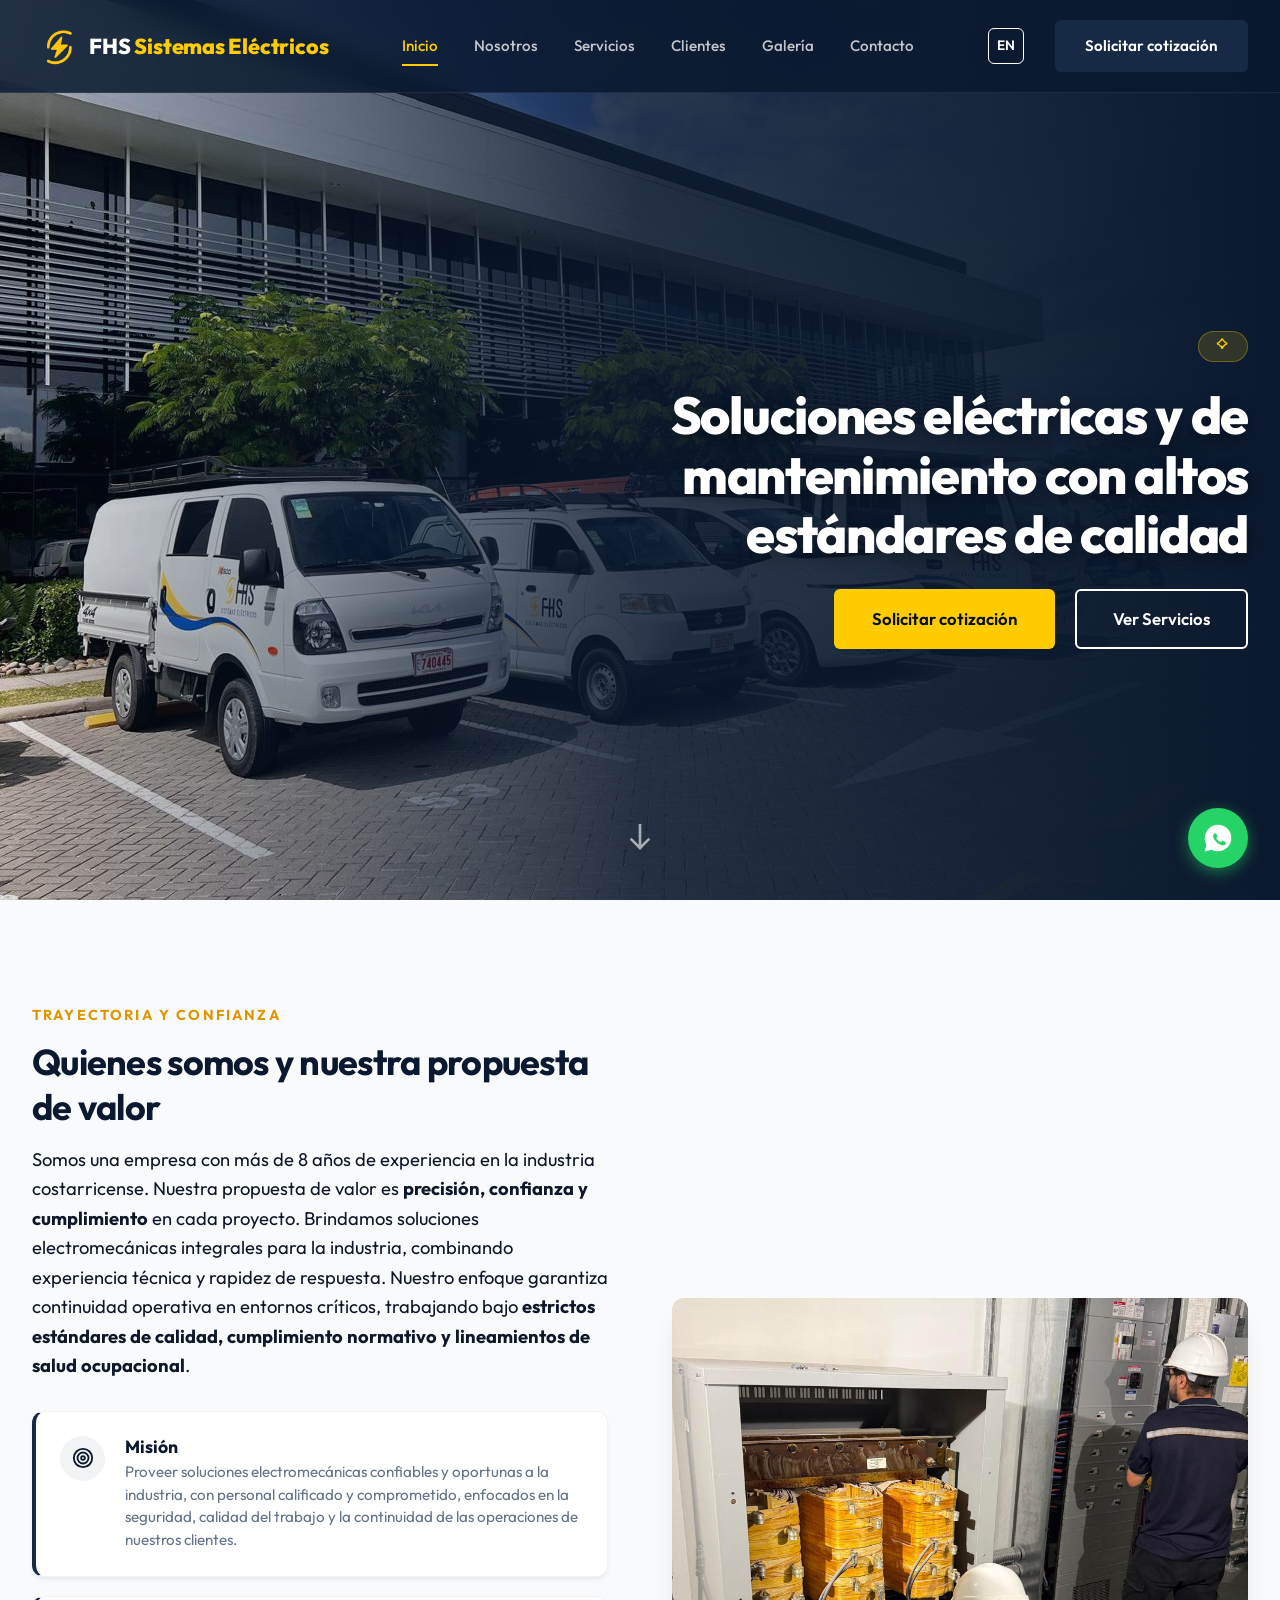
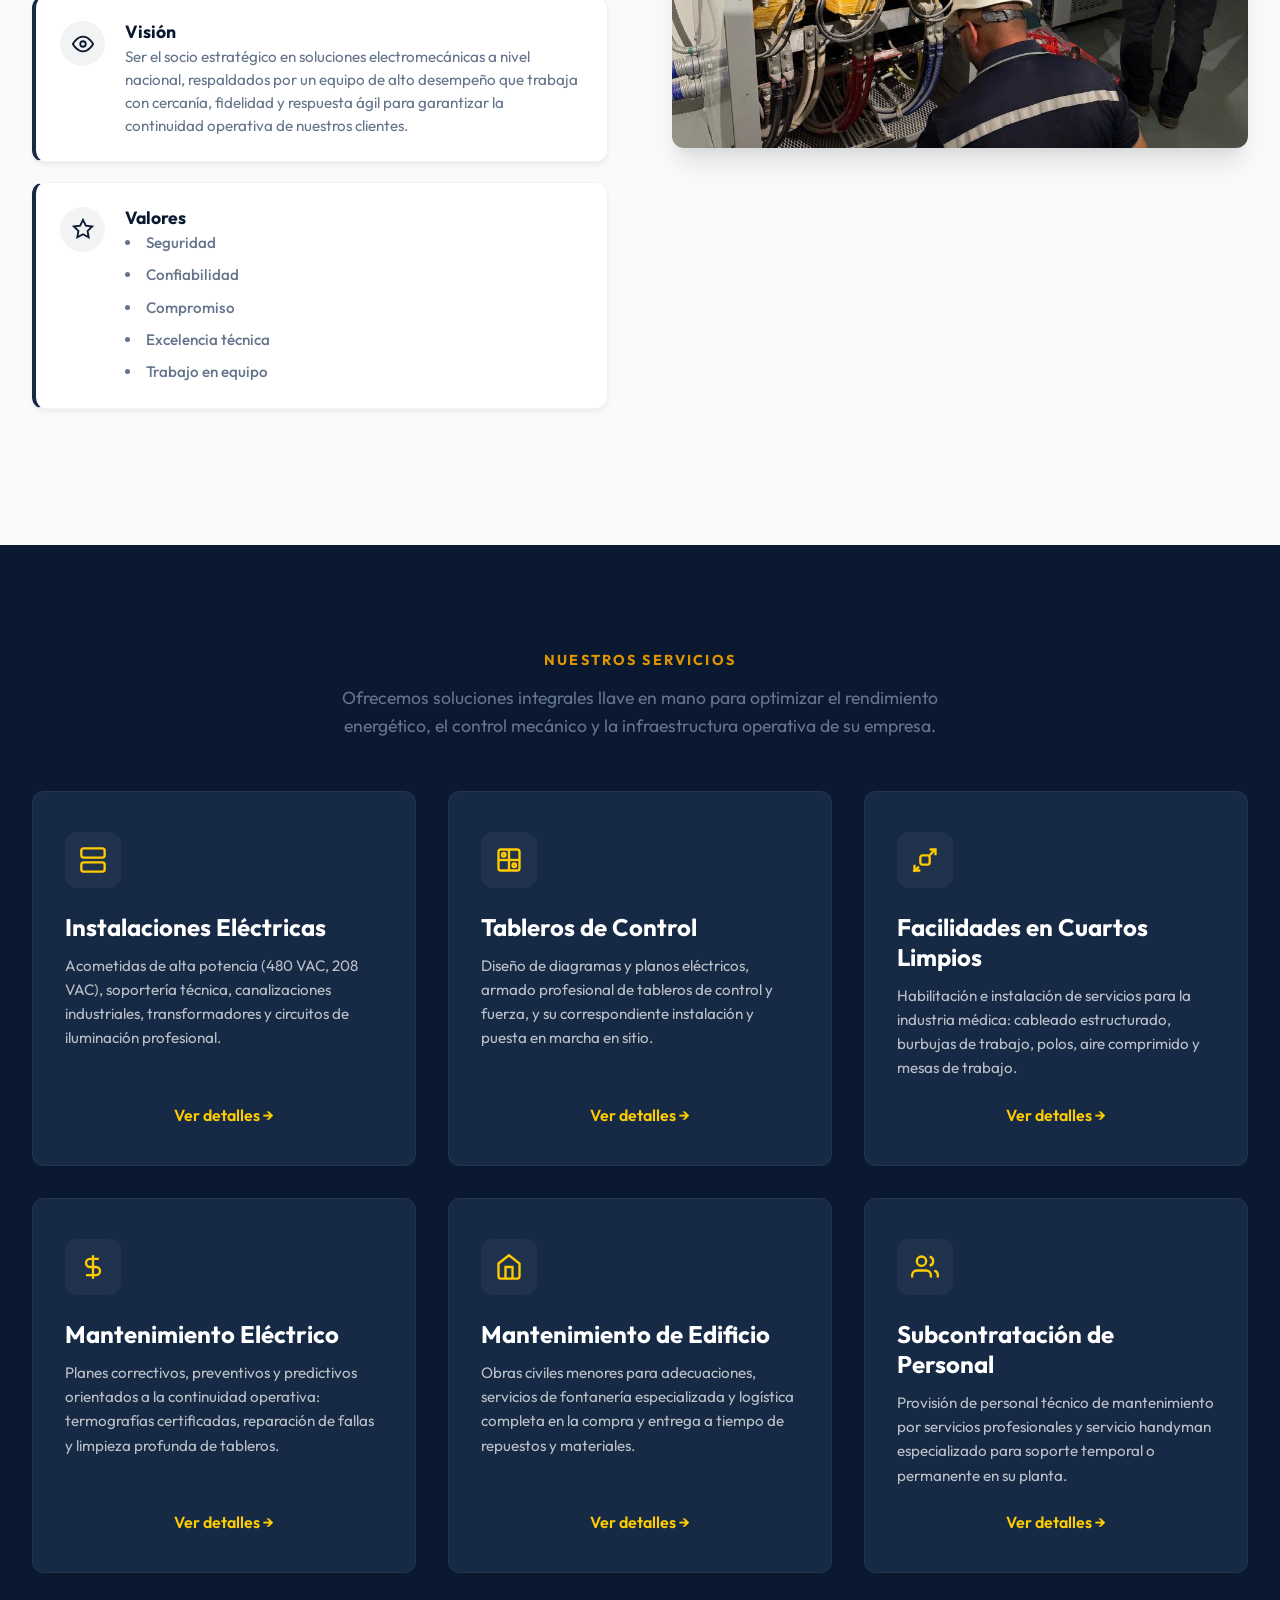
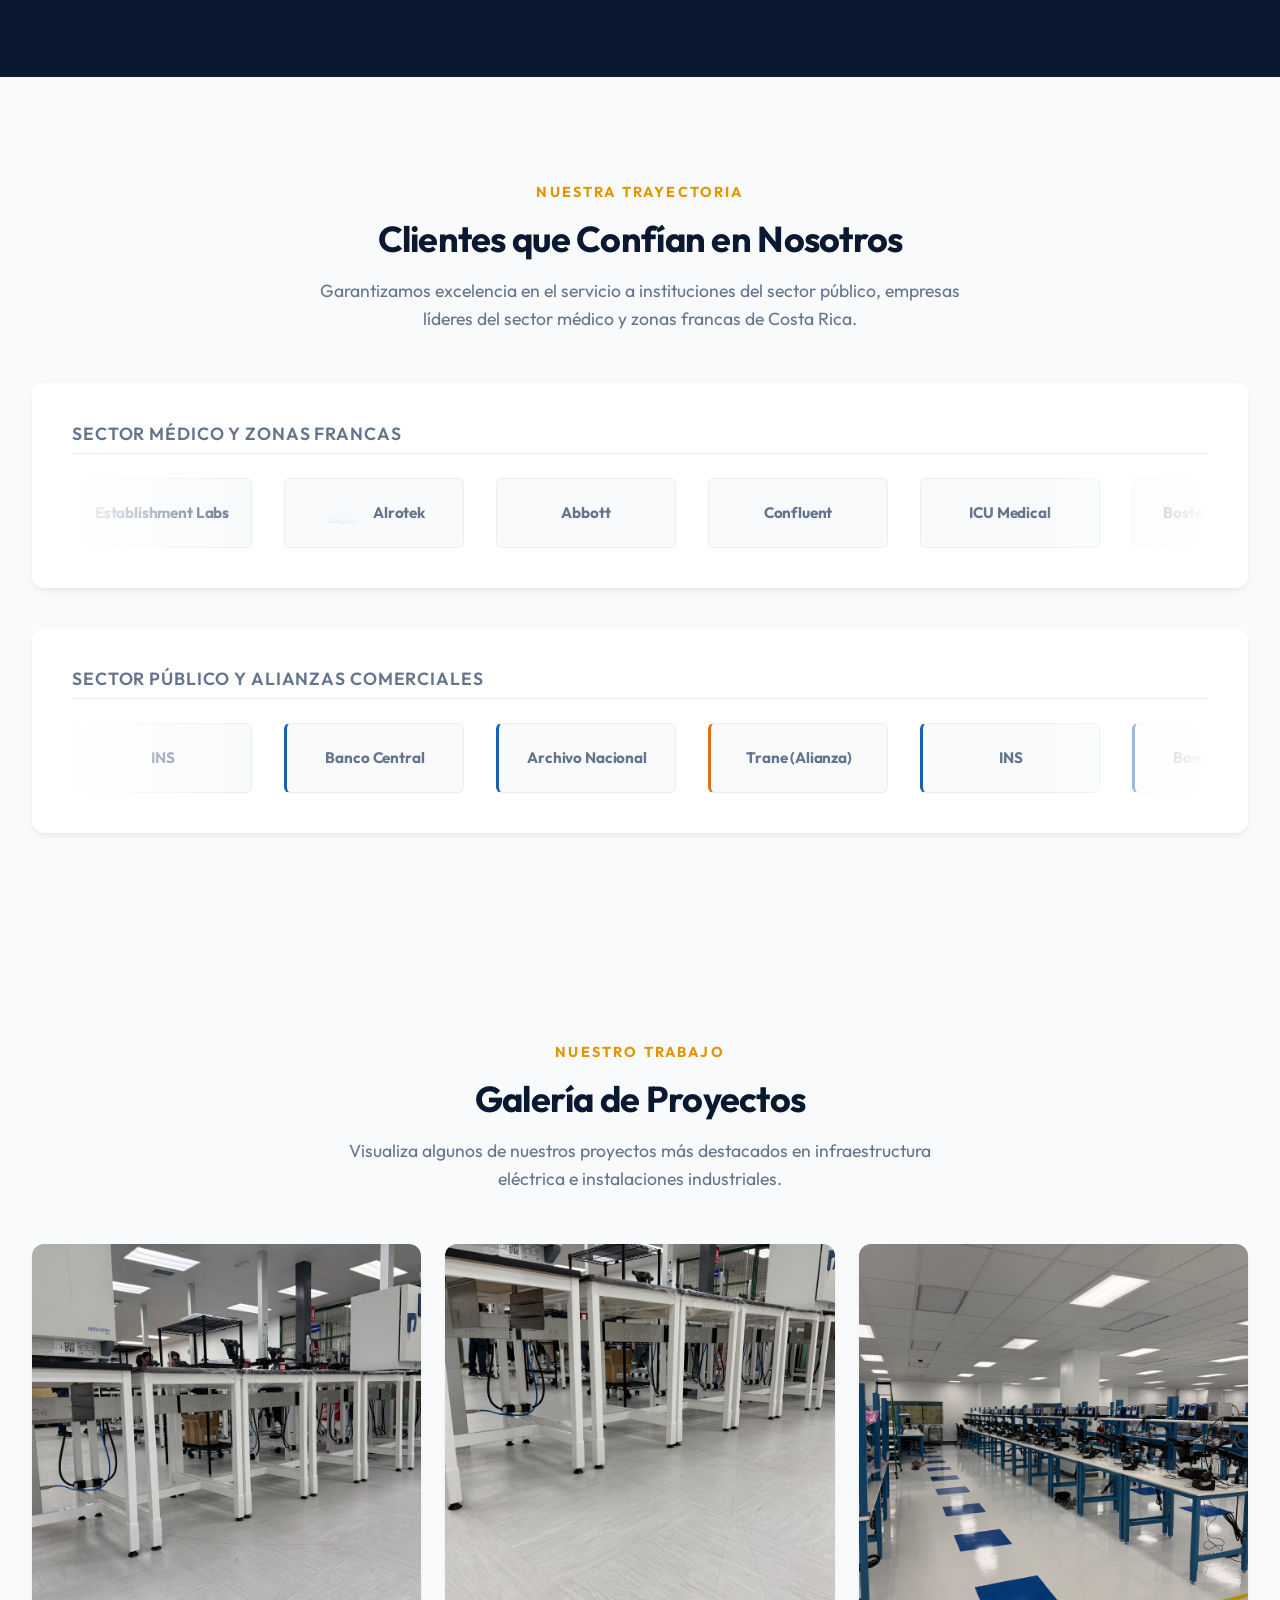
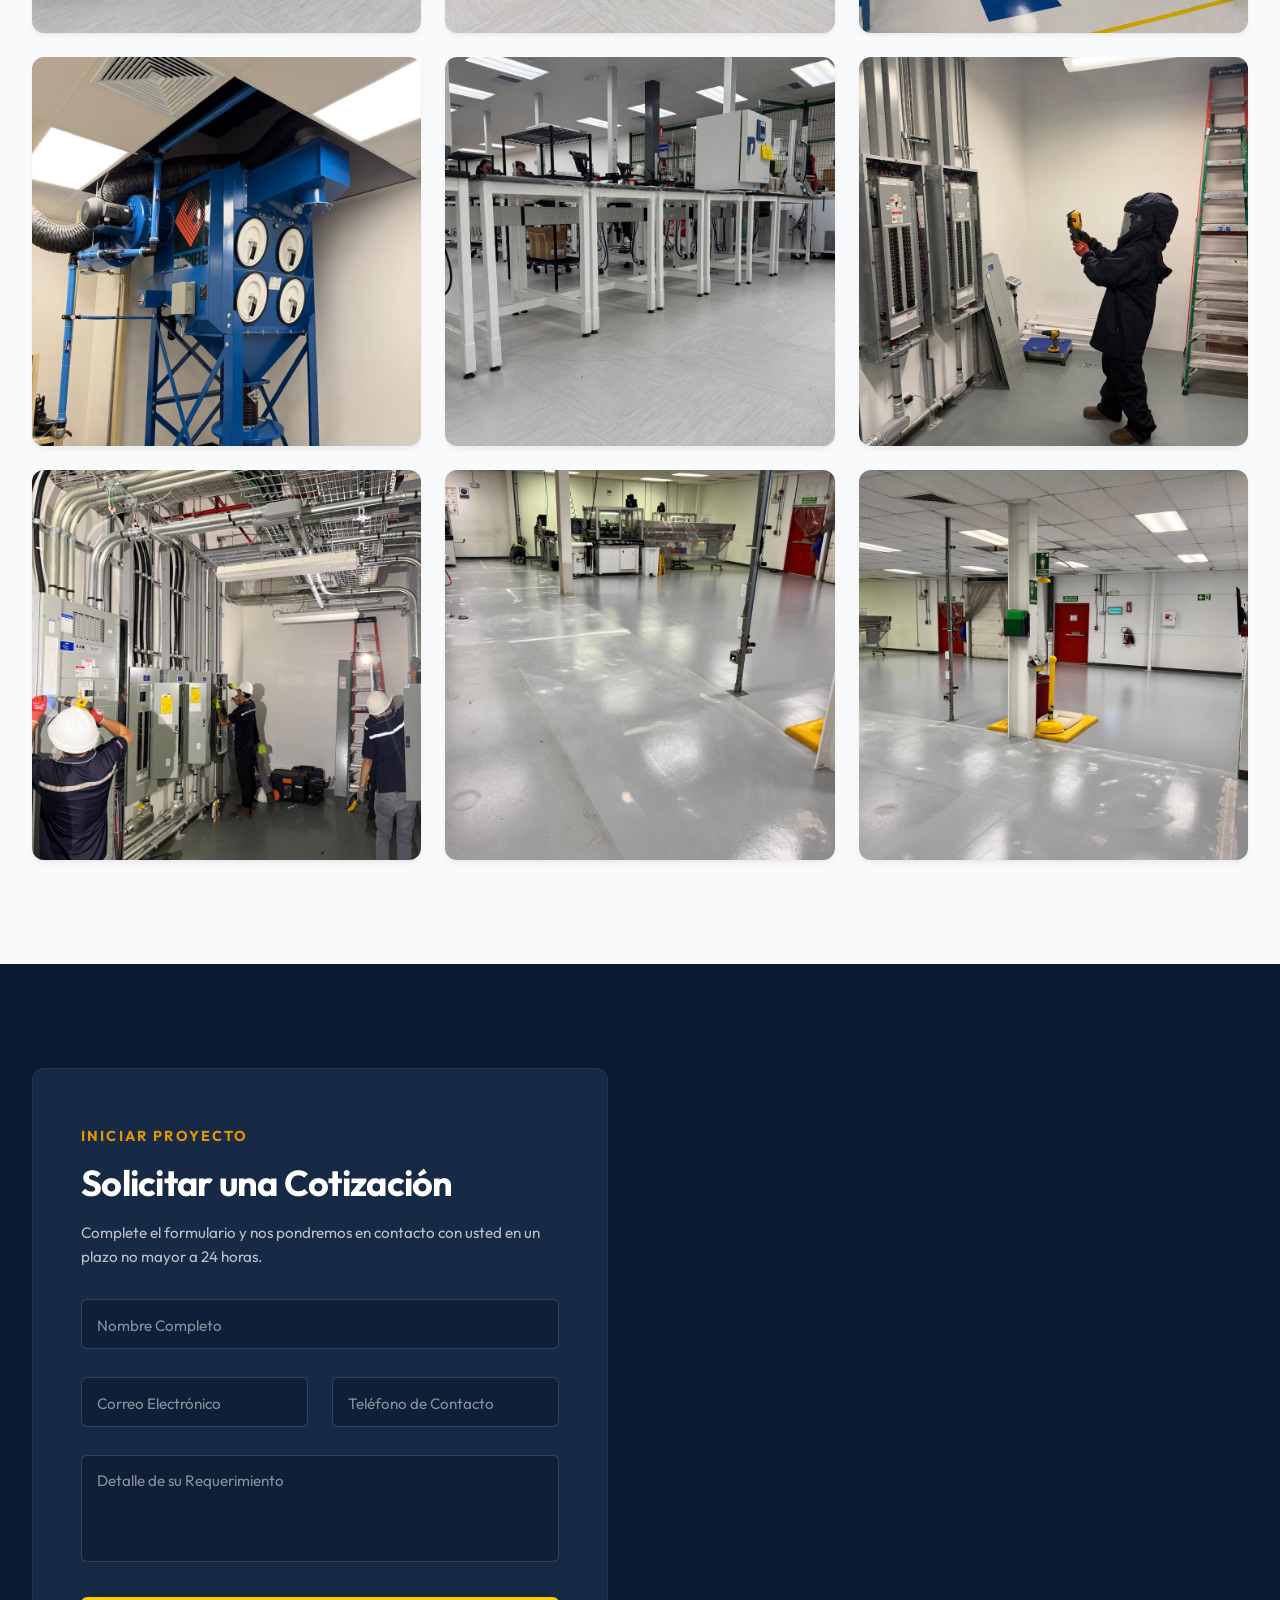
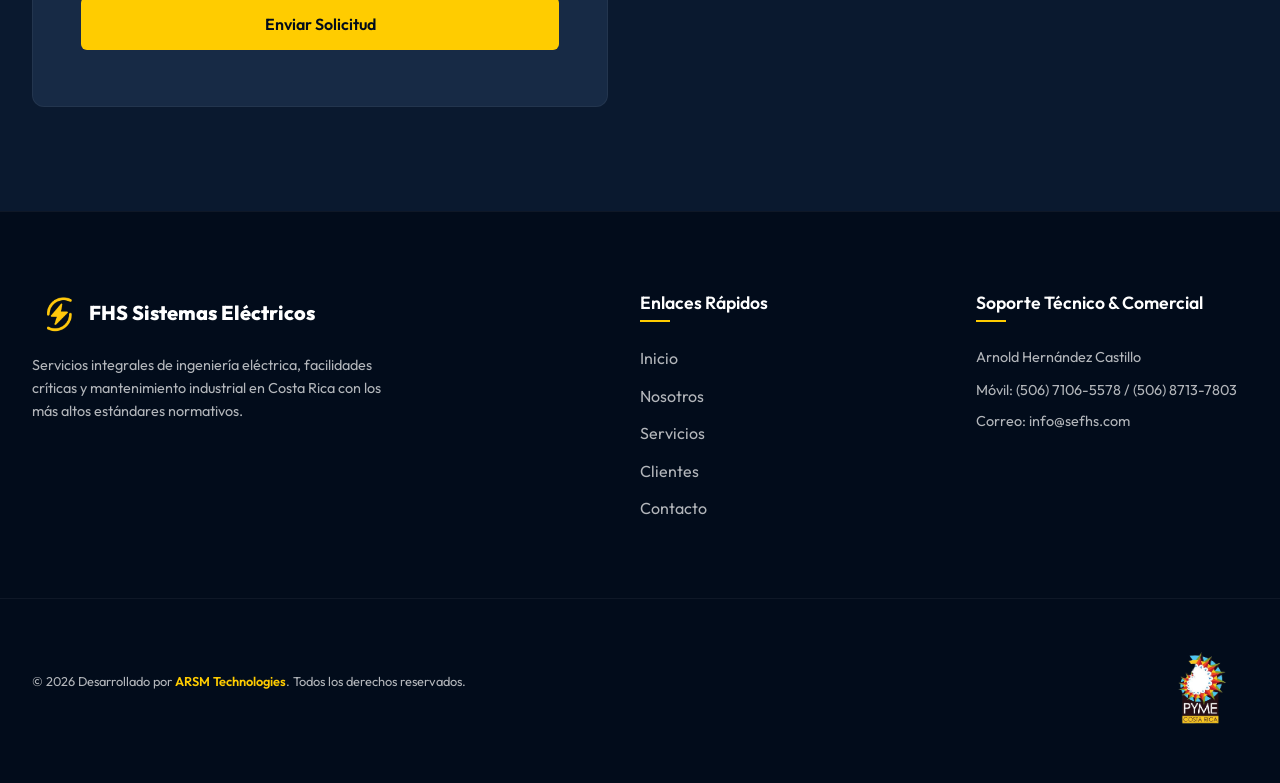
==== index.html @ 22d7fab4 "Add files via upload" ====
<!DOCTYPE html>
<html lang="es">

<head>
<meta charset="UTF-8">
<meta name="viewport" content="width=device-width, initial-scale=1.0">
<link rel="icon" href="logo.png" type="image/png">

<!-- SEO Meta Tags -->
<title>FHS Sistemas Eléctricos | Ingeniería y Mantenimiento Industrial Costa Rica</title>
<meta name="description"
content="Soluciones eléctricas de alta calidad para empresas públicas y privadas en Costa Rica. Cumplimiento estricto del Código Eléctrico NEC 2020, tableros de control y cuartos limpios.">
<meta name="keywords"
content="FHS Sistemas Eléctricos, ingeniería eléctrica Costa Rica, mantenimiento industrial, cuartos limpios médicos, tableros de control, NEC 2020, PYME Costa Rica, Escazú, Arnold Hernández">
<meta name="author" content="FHS Sistemas Eléctricos SRL">
<link rel="canonical" href="https://sefhs.com">

<!-- Open Graph / Facebook -->
<meta property="og:type" content="website">
<meta property="og:url" content="https://sefhs.com">
<meta property="og:title" content="FHS Sistemas Eléctricos | Ingeniería y Mantenimiento Industrial">
<meta property="og:description"
content="Servicios eléctricos profesionales bajo normas NEC 2020, instalaciones industriales, cuartos limpios médicos y mantenimiento preventivo en Costa Rica.">
<meta property="og:image" content="images/hero_cleanroom.png">

<!-- Twitter -->
<meta property="twitter:card" content="summary_large_image">
<meta property="twitter:url" content="https://sefhs.com">
<meta property="twitter:title" content="FHS Sistemas Eléctricos">
<meta property="twitter:description"
content="Ingeniería y mantenimiento eléctrico industrial de alta calidad en Costa Rica. Certificación PYME 68225 y cumplimiento NEC 2020.">
<meta property="twitter:image" content="images/hero_cleanroom.png">

<!-- Google Fonts -->
<link rel="preconnect" href="https://fonts.googleapis.com">
<link rel="preconnect" href="https://fonts.gstatic.com" crossorigin>
<link href="https://fonts.googleapis.com/css2?family=Outfit:wght@300;400;500;600;700;800&display=swap"
rel="stylesheet">

<!-- Custom CSS -->
<link rel="stylesheet" href="styles.css">
</head>

<body>

<!-- Header / Navbar -->
<header class="navbar" id="navbar">
<div class="nav-container">
<a href="#inicio" class="logo-area" aria-label="FHS Inicio">
<img src="logo.png" alt="FHS Sistemas Eléctricos Logo" class="logo-img">
<span class="logo-text">FHS <span class="highlight-text">Sistemas Eléctricos</span></span>
</a>
<nav class="nav-links" id="nav-links" role="navigation" aria-label="Menú principal">
<a href="#inicio" class="nav-link active">Inicio</a>
<a href="#nosotros" class="nav-link">Nosotros</a>
<a href="#servicios" class="nav-link">Servicios</a>
<a href="#clientes" class="nav-link">Clientes</a>
<a href="#galeria" class="nav-link">Galería</a>
<a href="#contacto" class="nav-link">Contacto</a>
</nav>
<div class="nav-cta">
<a href="index-en.html" class="lang-toggle" aria-label="Switch to English">EN</a>
<a href="#contacto" class="btn btn-primary btn-quote">Solicitar cotización</a>
<button class="burger-menu" id="burger-menu" aria-label="Abrir menú de navegación" aria-expanded="false"
aria-controls="nav-links">
<span class="burger-bar"></span>
<span class="burger-bar"></span>
<span class="burger-bar"></span>
</button>
</div>
</div>
</header>

<!-- Main Content -->
<main>

<!-- Hero Section -->
<section id="inicio" class="hero-section"
style="background-image: linear-gradient(to right, rgba(10, 25, 47, 0.1) 0%, rgba(10, 25, 47, 0.85) 50%, rgba(10, 25, 47, 1) 100%), url('images/hero_cleanroom.png'); background-position: left center;">
<div class="container hero-container">
<div class="hero-content fade-in">
<div class="badge-nec">
<svg class="icon-small" viewBox="0 0 24 24" fill="none" stroke="currentColor" stroke-width="2">
<path
d="M9 12l2 2 4-4M7.835 4.697a3.42 3.42 0 001.946-2.906 1.04 1.04 0 011.838 0 3.42 3.42 0 001.946 2.906 1.04 1.04 0 01.762.762 3.42 3.42 0 002.906 1.946 1.04 1.04 0 010 1.838 3.42 3.42 0 00-2.906 1.946 1.04 1.04 0 01-.762.762 3.42 3.42 0 00-1.946 2.906 1.04 1.04 0 01-1.838 0 3.42 3.42 0 00-1.946-2.906 1.04 1.04 0 01-.762-.762 3.42 3.42 0 00-2.906-1.946 1.04 1.04 0 010-1.838 3.42 3.42 0 002.906-1.946 1.04 1.04 0 01.762-.762z" />
</svg>

</div>
<h1>Soluciones eléctricas y de mantenimiento con altos estándares de calidad</h1>

<div class="hero-actions">
<a href="#contacto" class="btn btn-accent btn-large">Solicitar cotización</a>
<a href="#servicios" class="btn btn-outline btn-large">Ver Servicios</a>
</div>
</div>
</div>
<div class="hero-scroll-indicator">
<a href="#nosotros" aria-label="Bajar a sección Nosotros">
<svg class="scroll-arrow" viewBox="0 0 24 24" fill="none" stroke="currentColor" stroke-width="2">
<path d="M19 14l-7 7-7-7M12 21V3" />
</svg>
</a>
</div>
</section>

<!-- Nosotros Section -->
<section id="nosotros" class="section-padding bg-light">
<div class="container">
<div class="grid-2-col align-center">
<div class="nosotros-text fade-in-left">
<span class="section-subtitle">Trayectoria y Confianza</span>
<h2>Quienes somos y nuestra propuesta de valor</h2>
<p class="lead-text">Somos una empresa con más de 8 años de experiencia en la industria costarricense. Nuestra propuesta de valor es <strong>precisión, confianza y cumplimiento</strong> en cada proyecto. Brindamos soluciones electromecánicas integrales para la industria, combinando experiencia técnica y rapidez de respuesta. Nuestro enfoque garantiza continuidad operativa en entornos críticos, trabajando bajo <strong>estrictos estándares de calidad, cumplimiento normativo y lineamientos de salud ocupacional</strong>.</p>

<!-- Misión, Visión y Valores -->
<div class="mvv-container mt-30">
<!-- Misión -->
<div class="mvv-card">
<div class="mvv-icon">
<svg viewBox="0 0 24 24" fill="none" stroke="currentColor" stroke-width="2">
<circle cx="12" cy="12" r="10"></circle>
<circle cx="12" cy="12" r="6"></circle>
<circle cx="12" cy="12" r="2"></circle>
</svg>
</div>
<div class="mvv-content">
<h3>Misión</h3>
<p>Proveer soluciones electromecánicas confiables y oportunas a la industria, con personal calificado y comprometido, enfocados en la seguridad, calidad del trabajo y la continuidad de las operaciones de nuestros clientes.</p>
</div>
</div>
<!-- Visión -->
<div class="mvv-card">
<div class="mvv-icon">
<svg viewBox="0 0 24 24" fill="none" stroke="currentColor" stroke-width="2">
<path d="M1 12s4-8 11-8 11 8 11 8-4 8-11 8-11-8-11-8z"></path>
<circle cx="12" cy="12" r="3"></circle>
</svg>
</div>
<div class="mvv-content">
<h3>Visión</h3>
<p>Ser el socio estratégico en soluciones electromecánicas a nivel nacional, respaldados por un equipo de alto desempeño que trabaja con cercanía, fidelidad y respuesta ágil para garantizar la continuidad operativa de nuestros clientes.</p>
</div>
</div>

<!-- Valores -->
<div class="mvv-card">
<div class="mvv-icon">
<svg viewBox="0 0 24 24" fill="none" stroke="currentColor" stroke-width="2">
<polygon points="12 2 15.09 8.26 22 9.27 17 14.14 18.18 21.02 12 17.77 5.82 21.02 7 14.14 2 9.27 8.91 8.26 12 2"></polygon>
</svg>
</div>
<div class="mvv-content">
<h3>Valores</h3>
<ul class="mvv-values-list">
<li>Seguridad</li>
<li>Confiabilidad</li>
<li>Compromiso</li>
<li>Excelencia técnica</li>
<li>Trabajo en equipo</li>
</ul>
</div>
</div>
</div>
</div>

<div class="nosotros-graphic fade-in-right">
<div class="graphic-wrapper">
<img src="images/thermal_inspection.png" alt="Ingeniería y mantenimiento eléctrico FHS"
class="main-graphic-img">
</div>
</div>
</div>
</div>
</section>

<!-- Servicios Section -->
<section id="servicios" class="section-padding bg-dark text-white">
<div class="container">
<div class="section-header text-center">
<span class="section-subtitle highlight-text">Nuestros Servicios</span>
<p class="section-desc">Ofrecemos soluciones integrales llave en mano para optimizar el rendimiento
energético, el control mecánico y la infraestructura operativa de su empresa.</p>
</div>

<div class="grid-3-col grid-responsive mt-50">
<!-- Servicio 1 -->
<div class="service-card fade-in-up">
<div class="service-icon">
<svg viewBox="0 0 24 24" fill="none" stroke="currentColor" stroke-width="2">
<rect x="2" y="2" width="20" height="8" rx="2" ry="2" />
<rect x="2" y="14" width="20" height="8" rx="2" ry="2" />
<line x1="6" y1="6" x2="6.01" y2="6" />
<line x1="6" y1="18" x2="6.01" y2="18" />
</svg>
</div>
<h3>Instalaciones Eléctricas</h3>
<p>Acometidas de alta potencia (480 VAC, 208 VAC), soportería técnica, canalizaciones
industriales, transformadores y circuitos de iluminación profesional.</p>
<button class="btn btn-text open-modal" data-modal="modal-instalaciones">Ver detalles
&rarr;</button>
</div>

<!-- Servicio 2 -->
<div class="service-card fade-in-up" data-delay="100">
<div class="service-icon">
<svg viewBox="0 0 24 24" fill="none" stroke="currentColor" stroke-width="2">
<rect x="3" y="3" width="18" height="18" rx="2" />
<path d="M21 12H3" />
<path d="M12 3v18" />
<circle cx="7.5" cy="7.5" r="1.5" />
<circle cx="16.5" cy="16.5" r="1.5" />
</svg>
</div>
<h3>Tableros de Control</h3>
<p>Diseño de diagramas y planos eléctricos, armado profesional de tableros de control y fuerza,
y su correspondiente instalación y puesta en marcha en sitio.</p>
<button class="btn btn-text open-modal" data-modal="modal-tableros">Ver detalles &rarr;</button>
</div>

<!-- Servicio 3 -->
<div class="service-card fade-in-up" data-delay="200">
<div class="service-icon">
<svg viewBox="0 0 24 24" fill="none" stroke="currentColor" stroke-width="2">
<path d="M20.38 3.46L16 7.84M2 22l4.84-4.38" />
<path d="M16 3H21v5M8 21H3v-5" />
<rect x="8" y="8" width="8" height="8" rx="2" />
</svg>
</div>
<h3>Facilidades en Cuartos Limpios</h3>
<p>Habilitación e instalación de servicios para la industria médica: cableado estructurado,
burbujas de trabajo, polos, aire comprimido y mesas de trabajo.</p>
<button class="btn btn-text open-modal" data-modal="modal-cuartos-limpios">Ver detalles
&rarr;</button>
</div>

<!-- Servicio 4 -->
<div class="service-card fade-in-up">
<div class="service-icon">
<svg viewBox="0 0 24 24" fill="none" stroke="currentColor" stroke-width="2">
<path d="M12 2v20M17 5H9.5a3.5 3.5 0 0 0 0 7h5a3.5 3.5 0 0 1 0 7H6" />
</svg>
</div>
<h3>Mantenimiento Eléctrico</h3>
<p>Planes correctivos, preventivos y predictivos orientados a la continuidad operativa:
termografías certificadas, reparación de fallas y limpieza profunda de tableros.</p>
<button class="btn btn-text open-modal" data-modal="modal-mantenimiento">Ver detalles
&rarr;</button>
</div>

<!-- Servicio 5 -->
<div class="service-card fade-in-up" data-delay="100">
<div class="service-icon">
<svg viewBox="0 0 24 24" fill="none" stroke="currentColor" stroke-width="2">
<path d="M3 9l9-7 9 7v11a2 2 0 0 1-2 2H5a2 2 0 0 1-2-2z" />
<polyline points="9 22 9 12 15 12 15 22" />
</svg>
</div>
<h3>Mantenimiento de Edificio</h3>
<p>Obras civiles menores para adecuaciones, servicios de fontanería especializada y logística
completa en la compra y entrega a tiempo de repuestos y materiales.</p>
<button class="btn btn-text open-modal" data-modal="modal-edificio">Ver detalles &rarr;</button>
</div>

<!-- Servicio 6 -->
<div class="service-card fade-in-up" data-delay="200">
<div class="service-icon">
<svg viewBox="0 0 24 24" fill="none" stroke="currentColor" stroke-width="2">
<path d="M17 21v-2a4 4 0 0 0-4-4H5a4 4 0 0 0-4 4v2" />
<circle cx="9" cy="7" r="4" />
<path d="M23 21v-2a4 4 0 0 0-3-3.87" />
<path d="M16 3.13a4 4 0 0 1 0 7.75" />
</svg>
</div>
<h3>Subcontratación de Personal</h3>
<p>Provisión de personal técnico de mantenimiento por servicios profesionales y servicio
handyman especializado para soporte temporal o permanente en su planta.</p>
<button class="btn btn-text open-modal" data-modal="modal-personal">Ver detalles &rarr;</button>
</div>
</div>
</div>
</section>

<!-- Clientes Section -->
<section id="clientes" class="section-padding bg-light">
<div class="container">
<div class="section-header text-center">
<span class="section-subtitle">Nuestra Trayectoria</span>
<h2>Clientes que Confían en Nosotros</h2>
<p class="section-desc">Garantizamos excelencia en el servicio a instituciones del sector público,
empresas líderes del sector médico y zonas francas de Costa Rica.</p>
</div>

<!-- Carousel 1: Sector Médico / Zonas Francas -->
<div class="carousel-wrapper mt-50">
<h3 class="carousel-section-title">Sector Médico y Zonas Francas</h3>
<div class="logo-carousel" id="medico-carousel">
<div class="carousel-track">
<!-- Lista Original (sin CooperVision) + Nuevos clientes -->
<div class="client-logo-card"><span>Establishment Labs</span></div>
<div class="client-logo-card">
<img src="images/logo-Alrotek.png" alt="Logo Alrotek" class="client-logo-img">
<span>Alrotek</span>
</div>
<div class="client-logo-card"><span>Abbott</span></div>
<div class="client-logo-card"><span>Confluent</span></div>
<div class="client-logo-card"><span>ICU Medical</span></div>
<div class="client-logo-card"><span>Boston Scientific</span></div>
<div class="client-logo-card"><span>Theragenics</span></div>
<div class="client-logo-card">
<img src="images/logo-arcos-dorados.png" alt="Logo Arcos Dorados" class="client-logo-img">
<span>Arcos Dorados</span>
</div>
<div class="client-logo-card">
<img src="images/logo-dospinos.png" alt="Logo Dos Pinos" class="client-logo-img">
<span>Dos Pinos</span>
</div>
<div class="client-logo-card">
<img src="images/logo-align.png" alt="Logo Align" class="client-logo-img">
<span>Align</span>
</div>
<div class="client-logo-card"><span>Steris</span></div>
<div class="client-logo-card"><span>Alrotek</span></div>
<div class="client-logo-card"><span>Align Technology</span></div>
<div class="client-logo-card">
<img src="images/logo-Nextern.png" alt="Logo Nextern" class="client-logo-img">
<span>Nextern</span>
</div>
<div class="client-logo-card">
<img src="images/logo-Climatisa.png" alt="Logo Climatisa" class="client-logo-img">
<span>Climatisa</span>
</div>
<!-- Duplicados (Necesarios para el efecto de scroll infinito) -->
<div class="client-logo-card"><span>Establishment Labs</span></div>
<div class="client-logo-card"><span>Abbott</span></div>
<div class="client-logo-card"><span>Confluent</span></div>
<div class="client-logo-card"><span>ICU Medical</span></div>
<div class="client-logo-card"><span>Boston Scientific</span></div>
<div class="client-logo-card"><span>Theragenics</span></div>
<div class="client-logo-card">
<img src="images/logo-arcos-dorados.png" alt="Logo Arcos Dorados" class="client-logo-img">
<span>Arcos Dorados</span>
</div>
<div class="client-logo-card">
<img src="images/logo-dospinos.png" alt="Logo Dos Pinos" class="client-logo-img">
<span>Dos Pinos</span>
</div>
<div class="client-logo-card">
<img src="images/logo-align.png" alt="Logo Align" class="client-logo-img">
<span>Align</span>
</div>
<div class="client-logo-card"><span>Steris</span></div>
<div class="client-logo-card">
<img src="images/logo-Alrotek.png" alt="Logo Alrotek" class="client-logo-img">
<span>Alrotek</span>
</div>
<div class="client-logo-card"><span>Align Technology</span></div>
<div class="client-logo-card">
<img src="images/logo-Nextern.png" alt="Logo Nextern" class="client-logo-img">
<span>Nextern</span>
</div>
<div class="client-logo-card">
<img src="images/logo-Climatisa.png" alt="Logo Climatisa" class="client-logo-img">
<span>Climatisa</span>
</div>
</div>
</div>
</div>

<!-- Carousel 2: Sector Público & Alianzas -->
<div class="carousel-wrapper mt-40">
<h3 class="carousel-section-title">Sector Público y Alianzas Comerciales</h3>
<div class="logo-carousel reverse-scroll" id="publico-carousel">
<div class="carousel-track">
<div class="client-logo-card public-sector"><span>INS</span></div>
<div class="client-logo-card public-sector"><span>Banco Central</span></div>
<div class="client-logo-card public-sector"><span>Archivo Nacional</span></div>
<div class="client-logo-card alliance-sector"><span>Trane (Alianza)</span></div>
<!-- Duplicados -->
<div class="client-logo-card public-sector"><span>INS</span></div>
<div class="client-logo-card public-sector"><span>Banco Central</span></div>
<div class="client-logo-card public-sector"><span>Archivo Nacional</span></div>
<div class="client-logo-card alliance-sector"><span>Trane (Alianza)</span></div>
</div>
</div>
</div>
</div>
</section>

<!-- Galería Section -->
<section id="galeria" class="section-padding bg-light">
<div class="container">
<div class="section-header text-center">
<span class="section-subtitle">Nuestro Trabajo</span>
<h2>Galería de Proyectos</h2>
<p class="section-desc">Visualiza algunos de nuestros proyectos más destacados en infraestructura eléctrica e instalaciones industriales.</p>
</div>

<div class="gallery-grid mt-50">
<div class="gallery-item">
<img src="images/gal1.png" alt="Proyecto 1" class="gallery-img">
</div>
<div class="gallery-item">
<img src="images/gal2.png" alt="Proyecto 2" class="gallery-img">
</div>
<div class="gallery-item">
<img src="images/gal3.png" alt="Proyecto 3" class="gallery-img">
</div>
<div class="gallery-item">
<img src="images/gal4.png" alt="Proyecto 4" class="gallery-img">
</div>
<div class="gallery-item">
<img src="images/gal5.png" alt="Proyecto 5" class="gallery-img">
</div>
<div class="gallery-item">
<img src="images/gal6.png" alt="Proyecto 6" class="gallery-img">
</div>
<div class="gallery-item">
<img src="images/gal7.png" alt="Proyecto 7" class="gallery-img">
</div>
<div class="gallery-item">
<img src="images/gal8.png" alt="Proyecto 8" class="gallery-img">
</div>
<div class="gallery-item">
<img src="images/gal9.png" alt="Proyecto 9" class="gallery-img">
</div>
</div>
</div>
</section>

<!-- Contacto Section -->
<section id="contacto" class="section-padding bg-dark text-white">
<div class="container">
<div class="grid-2-col">
<!-- Formulario de Contacto -->
<div class="contacto-form-wrapper">
<span class="section-subtitle highlight-text">Iniciar Proyecto</span>
<h2>Solicitar una Cotización</h2>
<p class="form-instructions">Complete el formulario y nos pondremos en contacto con usted en un
plazo no mayor a 24 horas.</p>

<form id="contact-form" class="mt-30" novalidate>
<div class="form-group">
<input type="text" id="name" name="name" required placeholder=" ">
<label for="name">Nombre Completo</label>
<span class="error-msg" id="name-error">El nombre es requerido</span>
</div>
<div class="form-row">
<div class="form-group">
<input type="email" id="email" name="email" required placeholder=" ">
<label for="email">Correo Electrónico</label>
<span class="error-msg" id="email-error">Ingrese un correo válido</span>
</div>
<div class="form-group">
<input type="tel" id="phone" name="phone" required placeholder=" ">
<label for="phone">Teléfono de Contacto</label>
<span class="error-msg" id="phone-error">El teléfono es requerido</span>
</div>
</div>
<div class="form-group">
<textarea id="message" name="message" rows="4" required placeholder=" "></textarea>
<label for="message">Detalle de su Requerimiento</label>
<span class="error-msg" id="message-error">Por favor describa lo que necesita</span>
</div>
<button type="submit" class="btn btn-accent btn-large w-100" id="submit-btn">
<span class="btn-text">Enviar Solicitud</span>
<span class="spinner" id="form-spinner"></span>
</button>
<div class="form-success-alert" id="form-success">
<svg class="alert-icon" viewBox="0 0 24 24" fill="none" stroke="currentColor"
stroke-width="2">
<polyline points="20 6 9 17 4 12" />
</svg>
<div>
<h4>¡Solicitud Enviada con Éxito!</h4>
<p>Su solicitud ha sido registrada. Arnold Hernández se pondrá en contacto pronto.
</p>
</div>
</div>
</form>
</div>

<!-- Datos de Contacto Directo y Ubicación -->
<div class="contacto-info-wrapper">

</div>
</div>
</div>
</section>

</main>

<!-- Footer -->
<footer class="main-footer">
<div class="container footer-grid">
<div class="footer-col brand-col">
<div class="footer-logo">
<img src="logo.png" alt="FHS Sistemas Eléctricos" class="logo-img">
<span>FHS Sistemas Eléctricos</span>
</div>
<p>Servicios integrales de ingeniería eléctrica, facilidades críticas y mantenimiento industrial en
Costa Rica con los más altos estándares normativos.</p>
<div class="legal-badge mt-20">
</div>
</div>

<div class="footer-col links-col">
<h4>Enlaces Rápidos</h4>
<ul>
<li><a href="#inicio">Inicio</a></li>
<li><a href="#nosotros">Nosotros</a></li>
<li><a href="#servicios">Servicios</a></li>
<li><a href="#clientes">Clientes</a></li>
<li><a href="#contacto">Contacto</a></li>
</ul>
</div>

<div class="footer-col contact-col">
<h4>Soporte Técnico & Comercial</h4>
<p>Arnold Hernández Castillo</p>
<p class="mt-10">Móvil: <a href="tel:+50671065578">(506) 7106-5578</a> / <a href="tel:+50687137803">(506) 8713-7803</a></p>
<p>Correo: <a href="mailto:info@sefhs.com">info@sefhs.com</a></p>
</div>
</div>
<div class="footer-bottom">
<div class="container footer-bottom-flex">
<p>&copy; 2026 Desarrollado por <a href="https://www.arsmtech.com/" target="_blank"
rel="noopener noreferrer" class="dev-link">ARSM Technologies</a>. Todos los derechos reservados.
</p>
<!-- Logo de cumplimiento -->
<img src="images/logo-pyme.png" alt="Cumplimiento NEC 2020" class="compliance-logo">
</div>
</div>
</footer>

<!-- Floating WhatsApp Button -->
<a href="https://wa.me/50687137803?text=Hola,%20me%20gustar%C3%ADa%20solicitar%20una%20cotizaci%C3%B3n%20para%20servicios%20el%C3%A9ctricos."
class="whatsapp-float-btn" id="whatsapp-btn" target="_blank" rel="noopener noreferrer"
aria-label="Abrir chat de soporte en WhatsApp">
<svg class="whatsapp-icon" viewBox="0 0 24 24" fill="currentColor">
<path
d="M12.012 2c-5.506 0-9.988 4.482-9.988 9.988 0 1.761.46 3.473 1.336 4.987l-1.42 5.187 5.308-1.393c1.458.795 3.093 1.213 4.757 1.214h.004c5.505 0 9.987-4.482 9.987-9.989.001-2.66-1.034-5.159-2.919-7.046C17.19 3.033 14.697 2 12.012 2zm6.398 13.91c-.279.789-1.392 1.458-1.921 1.547-.48.082-.968.112-2.923-.655-2.502-.98-4.116-3.535-4.241-3.702-.125-.167-.92-1.223-.92-2.333 0-1.11.58-1.655.787-1.875.207-.221.453-.277.604-.277.151 0 .303.001.434.007.139.006.326-.053.511.395.19.462.651 1.587.708 1.702.057.115.094.248.019.398-.076.15-.113.244-.226.376-.113.132-.236.294-.339.395-.113.11-.231.23-.099.458.132.227.587.968 1.26 1.567.868.774 1.599 1.013 1.825 1.126.227.113.359.096.491-.057.132-.153.567-.66.718-.886.151-.226.302-.189.51-.113.208.076 1.32.622 1.547.735.227.113.377.169.434.267.057.098.057.567-.222 1.356z" />
</svg>
<span class="whatsapp-tooltip">¿En qué podemos ayudarte?</span>
</a>

<!-- Modals definitions -->

<!-- Modal 1: Instalaciones Eléctricas -->
<div id="modal-instalaciones" class="modal" role="dialog" aria-modal="true" aria-labelledby="title-modal-1">
<div class="modal-content">
<button class="modal-close" aria-label="Cerrar modal">&times;</button>
<div class="modal-header">
<div class="modal-header-icon">
<svg viewBox="0 0 24 24" fill="none" stroke="currentColor" stroke-width="2">
<rect x="2" y="2" width="20" height="8" rx="2" ry="2" />
<rect x="2" y="14" width="20" height="8" rx="2" ry="2" />
</svg>
</div>
<h3 id="title-modal-1">Instalaciones Eléctricas</h3>
</div>
<div class="modal-body">
<p class="modal-lead">Desarrollamos montajes y cableado para todo tipo de proyectos de infraestructura
eléctrica, asegurando eficiencia energética y cumplimiento total con el NEC 2020.</p>
<h4 class="mt-20">Alcance Técnico del Servicio:</h4>
<ul class="modal-list">
<li><strong>Soportería y Canalización:</strong> Instalación de bandejas portacables (caballetes),
tubería EMT/IMC/RMC y sistemas de ductos metálicos.</li>
<li><strong>Diseño de instalaciones eléctricas y tramitología:</strong> Diseño de instalaciones eléctricas y tramitología con CFIA y municipalidades.</li>
<li><strong>Acometidas Eléctricas:</strong> Instalación y configuración de acometidas en 480 VAC,
208 VAC, 120 VAC y otros niveles de tensión específicos.</li>
<li><strong>Tableros y Transformadores:</strong> Instalación, anclaje y cableado de tableros de
distribución general (sub-paneles) y transformadores secos o en aceite.</li>
<li><strong>Circuitos de Iluminación:</strong> Instalación de sistemas de iluminación comercial e
industrial con tecnología LED de alta eficiencia.</li>
<li><strong>Motores y Bombas de Agua:</strong> Conexión, parametrización y mantenimiento de motores
eléctricos industriales y sistemas de bombeo de agua.</li>
<li><strong>Detección de Monóxido de Carbono (CO):</strong> Diseño e instalación de sistemas de
seguridad para detección de CO en parqueos y recintos cerrados.</li>
</ul>
</div>
<div class="modal-footer">
<a href="#contacto" class="btn btn-accent close-modal-action">Solicitar este Servicio</a>
</div>
</div>
</div>

<!-- Modal 2: Tableros de Control -->
<div id="modal-tableros" class="modal" role="dialog" aria-modal="true" aria-labelledby="title-modal-2">
<div class="modal-content">
<button class="modal-close" aria-label="Cerrar modal">&times;</button>
<div class="modal-header">
<div class="modal-header-icon">
<svg viewBox="0 0 24 24" fill="none" stroke="currentColor" stroke-width="2">
<rect x="3" y="3" width="18" height="18" rx="2" />
<path d="M21 12H3" />
<path d="M12 3v18" />
</svg>
</div>
<h3 id="title-modal-2">Diseño y Armado de Tableros de Control</h3>
</div>
<div class="modal-body">
<p class="modal-lead">Automatizamos y controlamos sus procesos industriales mediante el diseño y
ensamble de tableros eléctricos de alta precisión a la medida de sus necesidades.</p>
<h4 class="mt-20">Alcance Técnico del Servicio:</h4>
<ul class="modal-list">
<li><strong>Diseño de Planos Eléctricos:</strong> Elaboración de diagramas unifilares, multifilares,
esquemas de mando y control utilizando software CAD de ingeniería.</li>
<li><strong>Armado de Tableros:</strong> Distribución física, montaje y cableado de componentes en
gabinete (contactores, relés térmicos, PLC, variadores de frecuencia, fusibles y protecciones).
</li>
<li><strong>Marcación y Rotulación Normalizada:</strong> Identificación clara de cables y
componentes mediante etiquetas industriales duraderas, facilitando el mantenimiento futuro.</li>
<li><strong>Pruebas en Taller (FAT):</strong> Pruebas operativas exhaustivas previas al despacho
para garantizar el correcto funcionamiento lógico y eléctrico.</li>
<li><strong>Instalación y Puesta en Marcha:</strong> Anclaje físico en planta, conexionado de campo,
pruebas operativas en sitio (SAT) y entrega técnica.</li>
</ul>
</div>
<div class="modal-footer">
<a href="#contacto" class="btn btn-accent close-modal-action">Solicitar este Servicio</a>
</div>
</div>
</div>

<!-- Modal 3: Facilidades en Cuartos Limpios -->
<div id="modal-cuartos-limpios" class="modal" role="dialog" aria-modal="true" aria-labelledby="title-modal-3">
<div class="modal-content">
<button class="modal-close" aria-label="Cerrar modal">&times;</button>
<div class="modal-header">
<div class="modal-header-icon">
<svg viewBox="0 0 24 24" fill="none" stroke="currentColor" stroke-width="2">
<rect x="8" y="8" width="8" height="8" rx="2" />
</svg>
</div>
<h3 id="title-modal-3">Facilidades en Cuartos Limpios</h3>
</div>
<div class="modal-body">
<p class="modal-lead">Adecuamos espacios críticos de manufactura en la industria médica y electrónica,
cumpliendo con las normas de esterilidad y orden que su planta requiere.</p>
<h4 class="mt-20">Alcance Técnico del Servicio:</h4>
<ul class="modal-list">
<li><strong>Cableado Estructurado:</strong> Redes de datos (Cat6/Cat6A), canalizaciones limpias de
telecomunicaciones y peinado profesional en rack.</li>
<li><strong>Burbujas para Trabajo:</strong> Montaje estructural e instalación eléctrica para
burbujas de aislamiento o zonas específicas de ensamble de dispositivos.</li>
<li><strong>Instalación de Polos (Drops):</strong> Bajadas de conexiones de techo a mesas de
trabajo, integrando tomas eléctricas reguladas, datos y servicios mecánicos.</li>
<li><strong>Aire Comprimido:</strong> Tuberías neumáticas especializadas de acero inoxidable o
aluminio con acoples rápidos para herramientas neumáticas en estaciones de trabajo.</li>
<li><strong>Acondicionamiento de Mesas de Trabajo:</strong> Instalación de regletas eléctricas
integradas, iluminación localizada y soporte ergonómico para estaciones médicas.</li>
</ul>
</div>
<div class="modal-footer">
<a href="#contacto" class="btn btn-accent close-modal-action">Solicitar este Servicio</a>
</div>
</div>
</div>

<!-- Modal 4: Mantenimiento Eléctrico -->
<div id="modal-mantenimiento" class="modal" role="dialog" aria-modal="true" aria-labelledby="title-modal-4">
<div class="modal-content">
<button class="modal-close" aria-label="Cerrar modal">&times;</button>
<div class="modal-header">
<div class="modal-header-icon">
<svg viewBox="0 0 24 24" fill="none" stroke="currentColor" stroke-width="2">
<path d="M12 2v20M17 5H9.5a3.5 3.5 0 0 0 0 7h5a3.5 3.5 0 0 1 0 7H6" />
</svg>
</div>
<h3 id="title-modal-4">Mantenimiento Eléctrico</h3>
</div>
<div class="modal-body">
<p class="modal-lead">Prevenimos paros inesperados en su producción mediante rutinas de diagnóstico y
mantenimiento predictivo y preventivo de alta ingeniería.</p>
<h4 class="mt-20">Alcance Técnico del Servicio:</h4>
<ul class="modal-list">
<li><strong>Inspección Termográfica:</strong> Identificación de puntos calientes y falsos contactos
en tableros de distribución mediante cámaras térmicas, emitiendo reporte detallado.</li>
<li><strong>Mantenimiento Preventivo:</strong> Apriete y torque de terminales con llaves
dinamométricas, limpieza interna de gabinetes mediante aspiración/solventes dieléctricos.</li>
<li><strong>Servicio Correctivo 24/7:</strong> Diagnóstico y reparación de fallas eléctricas de
emergencia, reemplazo de contactores defectuosos, interruptores y cableados quemados.</li>
<li><strong>Mediciones Eléctricas:</strong> Registro de parámetros de carga (corriente, voltaje,
desbalance de fases) para verificar el estado de salud de la instalación.</li>
</ul>
</div>
<div class="modal-footer">
<a href="#contacto" class="btn btn-accent close-modal-action">Solicitar este Servicio</a>
</div>
</div>
</div>

<!-- Modal 5: Mantenimiento de Edificio -->
<div id="modal-edificio" class="modal" role="dialog" aria-modal="true" aria-labelledby="title-modal-5">
<div class="modal-content">
<button class="modal-close" aria-label="Cerrar modal">&times;</button>
<div class="modal-header">
<div class="modal-header-icon">
<svg viewBox="0 0 24 24" fill="none" stroke="currentColor" stroke-width="2">
<path d="M3 9l9-7 9 7v11a2 2 0 0 1-2 2H5a2 2 0 0 1-2-2z" />
</svg>
</div>
<h3 id="title-modal-5">Mantenimiento de Edificio (Facilities)</h3>
</div>
<div class="modal-body">
<p class="modal-lead">Damos soporte general a las instalaciones civiles, de plomería y logística de
suministro técnico de su planta o edificio corporativo.</p>
<h4 class="mt-20">Alcance Técnico del Servicio:</h4>
<ul class="modal-list">
<li><strong>Obras Civiles Menores:</strong> Reparaciones de paredes, pintura industrial en pisos o
demarcaciones de seguridad, e instalación de estructuras metálicas livianas.</li>
<li><strong>Fontanería e Hidráulica:</strong> Mantenimiento preventivo de redes de agua potable,
desagües, reparación de fugas, mantenimiento de fluxómetros y grifería comercial.</li>
<li><strong>Gestión de Repuestos y Materiales:</strong> Servicio de cotización, compra rápida y
entrega directa en planta de repuestos electromecánicos y suministros técnicos críticos.</li>
</ul>
</div>
<div class="modal-footer">
<a href="#contacto" class="btn btn-accent close-modal-action">Solicitar este Servicio</a>
</div>
</div>
</div>

<!-- Modal 6: Subcontratación de Personal -->
<div id="modal-personal" class="modal" role="dialog" aria-modal="true" aria-labelledby="title-modal-6">
<div class="modal-content">
<button class="modal-close" aria-label="Cerrar modal">&times;</button>
<div class="modal-header">
<div class="modal-header-icon">
<svg viewBox="0 0 24 24" fill="none" stroke="currentColor" stroke-width="2">
<path d="M17 21v-2a4 4 0 0 0-4-4H5a4 4 0 0 0-4 4v2" />
</svg>
</div>
<h3 id="title-modal-6">Subcontratación de Personal (Staffing & Handyman)</h3>
</div>
<div class="modal-body">
<p class="modal-lead">Flexibilice sus costos de operación contando con personal técnico especializado,
capacitado y listo para sumarse a su equipo de mantenimiento.</p>
<h4 class="mt-20">Alcance Técnico del Servicio:</h4>
<ul class="modal-list">
<li><strong>Técnicos por Servicios Profesionales:</strong> Personal calificado (electricistas,
electromecánicos) por horas, días o semanas para proyectos de ampliación o paros de planta.</li>
<li><strong>Servicio Handyman en Sitio:</strong> Asignación fija o periódica de un técnico de
mantenimiento general para realizar preventivos rutinarios de infraestructura edilicia.</li>
<li><strong>Cumplimiento de Obligaciones Laborales:</strong> FHS se encarga de la gestión total
obrero-patronal, seguros e inducción de seguridad laboral (HSE), mitigando el riesgo legal para
su empresa.</li>
</ul>
</div>
<div class="modal-footer">
<a href="#contacto" class="btn btn-accent close-modal-action">Solicitar este Servicio</a>
</div>
</div>
</div>

<!-- Custom JS -->
<script src="app.js"></script>
</body>

</html>
---- styles.css ----
/* -------------------------------------------------------------
FHS Sistemas Eléctricos - Custom Style Sheet
Author: Expert Web Designer & Developer
Version: 1.0.0
------------------------------------------------------------- */

/* Google Fonts Import */
@import url('https://fonts.googleapis.com/css2?family=Outfit:wght@300;400;500;600;700;800&display=swap');

/* CSS Variables & Custom Theme System */
:root {
--color-primary: #0a192f;
/* Deep dark blue (corporative) */
--color-primary-light: #172a45;
/* Light dark blue for cards and containers */
--color-primary-dark: #020c1b;
/* Darkest blue for footers and absolute darks */
--color-accent: #ffcc00;
/* Vibrant electric yellow (alarms/accents) */
--color-accent-hover: #e09600;
/* Deeper yellow for hover state */
--color-text-dark: #0f172a;
/* Dark slate for body text */
--color-text-muted: #64748b;
/* Cool gray for secondary texts */
--color-bg-light: #f8fafc;
/* Soft white/gray for readability */
--color-bg-white: #ffffff;
--font-main: 'Outfit', -apple-system, BlinkMacSystemFont, "Segoe UI", Roboto, Helvetica, Arial, sans-serif;
--transition-fast: 0.25s cubic-bezier(0.4, 0, 0.2, 1);
--transition-normal: 0.4s cubic-bezier(0.4, 0, 0.2, 1);
--border-radius-sm: 6px;
--border-radius-md: 12px;
--border-radius-lg: 24px;
--box-shadow-sm: 0 4px 6px -1px rgba(0, 0, 0, 0.05), 0 2px 4px -1px rgba(0, 0, 0, 0.03);
--box-shadow-md: 0 10px 15px -3px rgba(0, 0, 0, 0.08), 0 4px 6px -2px rgba(0, 0, 0, 0.04);
--box-shadow-lg: 0 20px 25px -5px rgba(0, 0, 0, 0.1), 0 10px 10px -5px rgba(0, 0, 0, 0.04);
--container-max-width: 1280px;
}

/* Base Styles */
* {
margin: 0;
padding: 0;
box-sizing: border-box;
}

html {
scroll-behavior: smooth;
font-size: 16px;
}

body {
font-family: var(--font-main);
color: var(--color-text-dark);
background-color: var(--color-bg-white);
line-height: 1.6;
overflow-x: hidden;
-webkit-font-smoothing: antialiased;
}

/* Typography */
h1,
h2,
h3,
h4,
h5,
h6 {
font-weight: 700;
line-height: 1.25;
color: var(--color-primary);
}

h1 {
font-size: 2.75rem;
font-weight: 800;
letter-spacing: -0.025em;
}

h2 {
font-size: 2.25rem;
letter-spacing: -0.02em;
margin-bottom: 1rem;
position: relative;
}

h3 {
font-size: 1.5rem;
margin-bottom: 0.75rem;
}

p {
margin-bottom: 1.25rem;
}

a {
text-decoration: none;
color: inherit;
transition: var(--transition-fast);
}

img {
max-width: 100%;
height: auto;
display: block;
}

/* Utilities */
.container {
width: 100%;
max-width: var(--container-max-width);
margin: 0 auto;
padding: 0 2rem;
}

.section-padding {
padding: 6.5rem 0;
}

.bg-light {
background-color: var(--color-bg-light);
}

.bg-dark {
background-color: var(--color-primary);
}

.text-white {
color: var(--color-bg-white);
}

.text-white h1,
.text-white h2,
.text-white h3,
.text-white h4 {
color: var(--color-bg-white);
}

.highlight-text {
color: var(--color-accent);
}

.highlight-text-light {
color: var(--color-accent);
font-weight: 600;
}

.text-center {
text-align: center;
}

.align-center {
align-items: center;
}

.w-100 {
width: 100%;
}

.mt-10 {
margin-top: 10px;
}

.mt-20 {
margin-top: 20px;
}

.mt-30 {
margin-top: 30px;
}

.mt-40 {
margin-top: 40px;
}

.mt-50 {
margin-top: 50px;
}

/* Grids */
.grid-2-col {
display: grid;
grid-template-columns: repeat(2, 1fr);
gap: 4rem;
}

.grid-3-col {
display: grid;
grid-template-columns: repeat(3, 1fr);
gap: 2rem;
}

/* Buttons */
.btn {
display: inline-flex;
align-items: center;
justify-content: center;
font-family: var(--font-main);
font-size: 0.95rem;
font-weight: 600;
padding: 0.75rem 1.75rem;
border-radius: var(--border-radius-sm);
cursor: pointer;
transition: var(--transition-fast);
border: 2px solid transparent;
}

.btn-primary {
background-color: var(--color-primary-light);
color: var(--color-bg-white);
}

.btn-primary:hover {
background-color: var(--color-accent);
color: var(--color-primary-dark);
box-shadow: 0 4px 15px rgba(255, 204, 0, 0.4);
}

.btn-accent {
background-color: var(--color-accent);
color: var(--color-primary-dark);
}

.btn-accent:hover {
background-color: var(--color-accent-hover);
box-shadow: 0 4px 15px rgba(255, 204, 0, 0.45);
transform: translateY(-2px);
}

.btn-outline {
background-color: transparent;
border-color: var(--color-bg-white);
color: var(--color-bg-white);
}

.btn-outline:hover {
background-color: var(--color-bg-white);
color: var(--color-primary-dark);
transform: translateY(-2px);
}

.btn-text {
background: none;
border: none;
color: var(--color-accent);
padding: 0;
font-size: 1rem;
cursor: pointer;
position: relative;
}

.btn-text::after {
content: '';
position: absolute;
width: 0;
height: 1px;
bottom: -2px;
left: 0;
background-color: var(--color-accent);
transition: var(--transition-fast);
}

.btn-text:hover::after {
width: 100%;
}

.btn-large {
padding: 0.9rem 2.25rem;
font-size: 1.05rem;
}

.btn-small {
padding: 0.5rem 1.25rem;
font-size: 0.85rem;
}

/* Navigation Bar */
.navbar {
position: fixed;
top: 0;
left: 0;
width: 100%;
z-index: 1000;
background-color: rgba(10, 25, 47, 0.85);
backdrop-filter: blur(12px);
-webkit-backdrop-filter: blur(12px);
border-bottom: 1px solid rgba(255, 255, 255, 0.08);
transition: var(--transition-normal);
}

.navbar.scrolled {
background-color: rgba(10, 25, 47, 0.98);
box-shadow: var(--box-shadow-md);
padding: 0.5rem 0;
}

.nav-container {
display: flex;
justify-content: space-between;
align-items: center;
max-width: var(--container-max-width);
margin: 0 auto;
padding: 1.25rem 2rem;
transition: var(--transition-normal);
}

.navbar.scrolled .nav-container {
padding: 0.75rem 2rem;
}

.logo-area {
display: flex;
align-items: center;
gap: 0.75rem;
}

.logo-img {
height: 42px;
width: auto;
}

.logo-text {
font-size: 1.35rem;
font-weight: 800;
color: var(--color-bg-white);
letter-spacing: -0.01em;
}

.nav-links {
display: flex;
gap: 2.25rem;
}

.nav-link {
font-size: 0.95rem;
font-weight: 500;
color: rgba(255, 255, 255, 0.75);
position: relative;
padding: 0.25rem 0;
}

.nav-link:hover,
.nav-link.active {
color: var(--color-accent);
}

.nav-link::after {
content: '';
position: absolute;
width: 0;
height: 2px;
bottom: -4px;
left: 0;
background-color: var(--color-accent);
transition: var(--transition-fast);
}

.nav-link.active::after,
.nav-link:hover::after {
width: 100%;
}

.nav-cta {
display: flex;
align-items: center;
gap: 1rem;
}

.burger-menu {
display: none;
flex-direction: column;
justify-content: space-between;
width: 24px;
height: 18px;
background: none;
border: none;
cursor: pointer;
z-index: 1010;
}

.burger-bar {
width: 100%;
height: 2px;
background-color: var(--color-bg-white);
transition: var(--transition-fast);
}

/* Hero Section */
.hero-section {
min-height: 100vh;
display: flex;
align-items: center;
background-size: cover;
background-position: center;
background-repeat: no-repeat;
position: relative;
padding-top: 80px;
/* Space for fixed header */
color: var(--color-bg-white);
}

.hero-container {
position: relative;
z-index: 2;
display: flex;
justify-content: flex-end;
/* Esta línea empuja el contenido hacia la derecha */
width: 100%;
}

.hero-content {
max-width: 720px;
text-align: right;
}

.badge-nec {
display: inline-flex;
align-items: center;
gap: 0.5rem;
background-color: rgba(255, 204, 0, 0.15);
color: var(--color-accent);
padding: 0.4rem 1rem;
border-radius: 50px;
font-size: 0.85rem;
font-weight: 600;
margin-bottom: 1.5rem;
border: 1px solid rgba(255, 204, 0, 0.3);
}

.icon-small {
width: 16px;
height: 16px;
}

.hero-content h1 {
font-size: 3.25rem;
line-height: 1.15;
margin-bottom: 1.5rem;
color: var(--color-bg-white) !important;
/* Fuerza el color blanco puro */
text-shadow: 0 4px 15px rgba(0, 0, 0, 0.4);
/* Sombra elegante */
}

.hero-content p {
font-size: 1.2rem;
color: rgba(255, 255, 255, 0.85);
margin-bottom: 2.25rem;
max-width: 600px;
margin-left: auto;
/* Empuja el párrafo a la derecha */
}

.hero-actions {
display: flex;
gap: 1.25rem;
justify-content: flex-end;
/* Alinea los botones a la derecha */
}

.hero-scroll-indicator {
position: absolute;
bottom: 2.5rem;
left: 50%;
transform: translateX(-50%);
z-index: 2;
animation: bounce 2s infinite;
}

.scroll-arrow {
width: 32px;
height: 32px;
color: rgba(255, 255, 255, 0.6);
transition: var(--transition-fast);
}

.scroll-arrow:hover {
color: var(--color-accent);
}

/* Nosotros Section */
.section-subtitle {
display: block;
font-size: 0.9rem;
font-weight: 700;
text-transform: uppercase;
letter-spacing: 0.15em;
color: var(--color-accent-hover);
margin-bottom: 0.75rem;
}

.section-header {
max-width: 650px;
margin: 0 auto;
}

.section-desc {
font-size: 1.1rem;
color: var(--color-text-muted);
}

.lead-text {
font-size: 1.15rem;
color: var(--color-text-dark);
margin-bottom: 1.5rem;
}

/* Nosotros Graphic Area */
.graphic-wrapper {
position: relative;
width: 100%;
height: 450px;
border-radius: var(--border-radius-md);
overflow: hidden;
box-shadow: var(--box-shadow-lg);
}

.main-graphic-img {
width: 100%;
height: 100%;
object-fit: cover;
}

/* Servicios Section */
.service-card {
background-color: var(--color-primary-light);
border: 1px solid rgba(255, 255, 255, 0.05);
border-radius: var(--border-radius-md);
padding: 2.5rem 2rem;
transition: var(--transition-normal);
position: relative;
display: flex;
flex-direction: column;
}

.service-card:hover {
transform: translateY(-5px);
border-color: rgba(255, 204, 0, 0.3);
box-shadow: 0 10px 30px rgba(0, 0, 0, 0.3);
}

.service-icon {
width: 56px;
height: 56px;
background-color: rgba(255, 255, 255, 0.04);
color: var(--color-accent);
border-radius: var(--border-radius-md);
display: flex;
align-items: center;
justify-content: center;
margin-bottom: 1.5rem;
transition: var(--transition-fast);
}

.service-card:hover .service-icon {
background-color: var(--color-accent);
color: var(--color-primary-dark);
}

.service-icon svg {
width: 28px;
height: 28px;
}

.service-card h3 {
margin-bottom: 0.75rem;
}

.service-card p {
color: rgba(255, 255, 255, 0.7);
font-size: 0.95rem;
margin-bottom: 1.5rem;
flex-grow: 1;
}

/* Clientes Section & Carousel */
.carousel-wrapper {
background-color: var(--color-bg-white);
padding: 2.5rem;
border-radius: var(--border-radius-md);
box-shadow: var(--box-shadow-sm);
overflow: hidden;
position: relative;
}

.carousel-section-title {
font-size: 1.1rem;
font-weight: 600;
color: var(--color-text-muted);
text-transform: uppercase;
letter-spacing: 0.05em;
margin-bottom: 1.5rem;
border-bottom: 1px solid rgba(15, 23, 42, 0.08);
padding-bottom: 0.5rem;
}

.logo-carousel {
display: flex;
overflow: hidden;
mask-image: linear-gradient(to right, transparent, black 15%, black 85%, transparent);
-webkit-mask-image: linear-gradient(to right, transparent, black 15%, black 85%, transparent);
}

.carousel-track {
display: flex;
gap: 2rem;
width: max-content;
animation: scroll-left 35s linear infinite;
}

.reverse-scroll .carousel-track {
animation: scroll-right 30s linear infinite;
}

.logo-carousel:hover .carousel-track {
animation-play-state: paused;
}

.client-logo-card {
width: 180px;
height: 70px;
background-color: var(--color-bg-light);
border-radius: var(--border-radius-sm);
display: flex;
align-items: center;
justify-content: center;
border: 1px solid rgba(15, 23, 42, 0.05);
transition: var(--transition-fast);
padding: 0 1rem;
cursor: default;
gap: 10px;
/* Crea un espacio elegante entre el logo y el texto */
}

.client-logo-card span {
font-weight: 700;
font-size: 0.95rem;
color: var(--color-text-muted);
text-align: center;
letter-spacing: -0.01em;
}

.client-logo-card:hover {
border-color: var(--color-accent);
background-color: var(--color-bg-white);
box-shadow: var(--box-shadow-sm);
}

.client-logo-card:hover span {
color: var(--color-primary);
}

.client-logo-img {
max-width: 40px;
/* Limita el ancho para que no desborde la tarjeta */
max-height: 40px;
/* Limita el alto */
object-fit: contain;
/* Asegura que el logo no se deforme ni se estire */
}

/* Stylings for different types of cards */
.public-sector {
border-left: 3px solid #1a5fb4;
}

.alliance-sector {
border-left: 3px solid #e1701a;
}

/* Contacto Section */
.contacto-form-wrapper {
background-color: var(--color-primary-light);
padding: 3.5rem 3rem;
border-radius: var(--border-radius-md);
border: 1px solid rgba(255, 255, 255, 0.05);
}

.form-instructions {
color: rgba(255, 255, 255, 0.7);
font-size: 0.95rem;
}

.contacto-info-wrapper {
display: flex;
flex-direction: column;
justify-content: space-between;
}

/* Form Styles */
.form-group {
position: relative;
margin-bottom: 1.75rem;
}

.form-row {
display: grid;
grid-template-columns: repeat(2, 1fr);
gap: 1.5rem;
}

.form-group input,
.form-group textarea {
width: 100%;
padding: 0.9rem 1rem;
background-color: rgba(10, 25, 47, 0.6);
border: 1.5px solid rgba(255, 255, 255, 0.15);
border-radius: var(--border-radius-sm);
outline: none;
color: var(--color-bg-white);
font-family: var(--font-main);
font-size: 0.95rem;
transition: var(--transition-fast);
}

.form-group textarea {
resize: none;
}

.form-group label {
position: absolute;
left: 1rem;
top: 0.9rem;
color: rgba(255, 255, 255, 0.5);
pointer-events: none;
transition: var(--transition-fast);
transform-origin: left top;
font-size: 0.95rem;
}

/* Floating labels magic */
.form-group input:focus~label,
.form-group input:not(:placeholder-shown)~label,
.form-group textarea:focus~label,
.form-group textarea:not(:placeholder-shown)~label {
transform: translateY(-1.6rem) scale(0.8);
color: var(--color-accent);
}

.form-group input:focus,
.form-group textarea:focus {
border-color: var(--color-accent);
background-color: rgba(10, 25, 47, 0.9);
}

/* Error message and validation */
.error-msg {
position: absolute;
bottom: -1.2rem;
left: 0.2rem;
font-size: 0.75rem;
color: #ef4444;
opacity: 0;
transition: var(--transition-fast);
}

.form-group.invalid input,
.form-group.invalid textarea {
border-color: #ef4444;
}

.form-group.invalid .error-msg {
opacity: 1;
}

/* Submit loading state */
.spinner {
display: none;
width: 20px;
height: 20px;
border: 2px solid rgba(255, 255, 255, 0.3);
border-top-color: var(--color-primary-dark);
border-radius: 50%;
animation: spin 0.8s linear infinite;
}

.btn:disabled {
opacity: 0.7;
cursor: not-allowed;
}

/* Success alert alert */
.form-success-alert {
display: none;
align-items: flex-start;
gap: 1rem;
background-color: rgba(16, 185, 129, 0.15);
border: 1px solid rgba(16, 185, 129, 0.3);
padding: 1.25rem;
border-radius: var(--border-radius-sm);
color: #34d399;
margin-top: 1.5rem;
animation: fadeIn 0.4s ease forwards;
}

.alert-icon {
width: 24px;
height: 24px;
flex-shrink: 0;
}

.form-success-alert h4 {
color: #34d399;
font-size: 1.05rem;
margin-bottom: 0.2rem;
}

.form-success-alert p {
font-size: 0.9rem;
margin-bottom: 0;
color: rgba(255, 255, 255, 0.8);
}

/* Catalog Download Box */
.catalog-download-box {
background-color: var(--color-primary-light);
border: 1px solid rgba(255, 255, 255, 0.05);
padding: 1.5rem;
border-radius: var(--border-radius-md);
display: flex;
align-items: center;
justify-content: space-between;
gap: 1.5rem;
}

.catalog-info {
display: flex;
gap: 1rem;
align-items: center;
}

.pdf-icon {
width: 32px;
height: 32px;
color: var(--color-accent);
flex-shrink: 0;
}

.catalog-info h4 {
font-size: 1rem;
margin-bottom: 0.2rem;
}

.catalog-info p {
font-size: 0.8rem;
color: rgba(255, 255, 255, 0.6);
margin-bottom: 0;
}

/* Footer Styles */
.main-footer {
background-color: var(--color-primary-dark);
color: rgba(255, 255, 255, 0.7);
padding: 5rem 0 2rem 0;
border-top: 1px solid rgba(255, 255, 255, 0.05);
}

.footer-grid {
display: grid;
grid-template-columns: 2fr 1fr 1fr;
gap: 4rem;
}

.brand-col .footer-logo {
display: flex;
align-items: center;
gap: 0.75rem;
color: var(--color-bg-white);
font-size: 1.25rem;
font-weight: 800;
margin-bottom: 1.25rem;
}

.brand-col p {
font-size: 0.9rem;
max-width: 350px;
}

.footer-col h4 {
color: var(--color-bg-white);
font-size: 1.1rem;
font-weight: 600;
margin-bottom: 1.5rem;
position: relative;
padding-bottom: 0.5rem;
}

.footer-col h4::after {
content: '';
position: absolute;
width: 30px;
height: 2px;
bottom: 0;
left: 0;
background-color: var(--color-accent);
}

.links-col ul {
list-style: none;
}

.links-col ul li {
margin-bottom: 0.75rem;
}

.links-col ul a:hover {
color: var(--color-accent);
padding-left: 5px;
}

.contact-col p {
font-size: 0.9rem;
margin-bottom: 0.5rem;
}

.footer-bottom {
margin-top: 4rem;
border-top: 1px solid rgba(255, 255, 255, 0.05);
padding-top: 2rem;
font-size: 0.8rem;
}

.footer-bottom-flex {
display: flex;
justify-content: space-between;
align-items: center;
}

.compliance-tag {
color: var(--color-accent);
font-weight: 600;
}

/* Floating WhatsApp Button */
.whatsapp-float-btn {
position: fixed;
bottom: 2rem;
right: 2rem;
z-index: 999;
width: 60px;
height: 60px;
background-color: #25d366;
color: var(--color-bg-white);
border-radius: 50%;
display: flex;
align-items: center;
justify-content: center;
box-shadow: 0 4px 15px rgba(37, 211, 102, 0.5);
animation: pulse-ring 2s infinite;
transition: var(--transition-fast);
}

.whatsapp-float-btn:hover {
transform: scale(1.1);
}

.whatsapp-icon {
width: 32px;
height: 32px;
}

.whatsapp-tooltip {
position: absolute;
right: 75px;
background-color: var(--color-primary-dark);
color: var(--color-bg-white);
padding: 0.5rem 1rem;
border-radius: var(--border-radius-sm);
font-size: 0.8rem;
font-weight: 600;
white-space: nowrap;
border: 1px solid rgba(255, 255, 255, 0.1);
box-shadow: var(--box-shadow-md);
opacity: 0;
transform: translateX(10px);
transition: var(--transition-fast);
pointer-events: none;
}

.whatsapp-float-btn:hover .whatsapp-tooltip {
opacity: 1;
transform: translateX(0);
}

/* Modals System styling */
.modal {
position: fixed;
top: 0;
left: 0;
width: 100%;
height: 100%;
z-index: 2000;
background-color: rgba(2, 12, 27, 0.8);
backdrop-filter: blur(8px);
-webkit-backdrop-filter: blur(8px);
display: flex;
align-items: center;
justify-content: center;
opacity: 0;
pointer-events: none;
transition: opacity var(--transition-normal);
}

.modal.active {
opacity: 1;
pointer-events: all;
}

.modal-content {
background-color: var(--color-primary-light);
border: 1px solid rgba(255, 255, 255, 0.1);
border-radius: var(--border-radius-md);
width: 90%;
max-width: 680px;
max-height: 85vh;
overflow-y: auto;
position: relative;
padding: 3rem;
box-shadow: var(--box-shadow-lg);
transform: translateY(20px);
transition: transform var(--transition-normal);
color: var(--color-bg-white);
}

.modal.active .modal-content {
transform: translateY(0);
}

.modal-close {
position: absolute;
top: 1.5rem;
right: 1.5rem;
background: none;
border: none;
color: rgba(255, 255, 255, 0.6);
font-size: 2.25rem;
cursor: pointer;
line-height: 0.5;
transition: var(--transition-fast);
}

.modal-close:hover {
color: var(--color-accent);
}

.modal-header {
display: flex;
align-items: center;
gap: 1.25rem;
margin-bottom: 1.5rem;
border-bottom: 1px solid rgba(255, 255, 255, 0.08);
padding-bottom: 1rem;
}

.modal-header-icon {
width: 48px;
height: 48px;
background-color: rgba(255, 204, 0, 0.1);
color: var(--color-accent);
border-radius: var(--border-radius-sm);
display: flex;
align-items: center;
justify-content: center;
}

.modal-header-icon svg {
width: 24px;
height: 24px;
}

.modal-lead {
font-size: 1.1rem;
color: rgba(255, 255, 255, 0.85);
}

.modal-list {
list-style: none;
display: flex;
flex-direction: column;
gap: 0.75rem;
}

.modal-list li {
position: relative;
padding-left: 1.75rem;
font-size: 0.95rem;
color: rgba(255, 255, 255, 0.75);
}

.modal-list li::before {
content: '\2713';
/* Checkmark icon */
position: absolute;
left: 0.25rem;
top: 0;
color: var(--color-accent);
font-weight: 700;
}

.modal-footer {
margin-top: 2.5rem;
border-top: 1px solid rgba(255, 255, 255, 0.08);
padding-top: 1.5rem;
display: flex;
justify-content: flex-end;
}

/* Animations */
@keyframes bounce {

0%,
20%,
50%,
80%,
100% {
transform: translateY(0) translateX(-50%);
}

40% {
transform: translateY(-10px) translateX(-50%);
}

60% {
transform: translateY(-5px) translateX(-50%);
}
}

@keyframes spin {
0% {
transform: rotate(0deg);
}

100% {
transform: rotate(360deg);
}
}

@keyframes fadeIn {
from {
opacity: 0;
}

to {
opacity: 1;
}
}

@keyframes pulse-ring {
0% {
box-shadow: 0 0 0 0 rgba(37, 211, 102, 0.5);
}

70% {
box-shadow: 0 0 0 15px rgba(37, 211, 102, 0);
}

100% {
box-shadow: 0 0 0 0 rgba(37, 211, 102, 0);
}
}

/* Infinite Scrolling Client Carousel Keyframes */
@keyframes scroll-left {
0% {
transform: translateX(0);
}

100% {
transform: translateX(calc(-180px * 7 - 2rem * 7));
}

/* Based on card width and gap */
}

@keyframes scroll-right {
0% {
transform: translateX(calc(-180px * 4 - 2rem * 4));
}

100% {
transform: translateX(0);
}
}

/* JS-Controlled Scroll Animation Classes */
.fade-in-up,
.fade-in-left,
.fade-in-right,
.fade-in {
opacity: 0;
transition: opacity 0.8s ease, transform 0.8s ease;
}

.fade-in-up {
transform: translateY(30px);
}

.fade-in-left {
transform: translateX(-30px);
}

.fade-in-right {
transform: translateX(30px);
}

.animated {
opacity: 1 !important;
transform: translate(0, 0) !important;
}

/* ==========================================
Responsive Media Queries
========================================== */
@media (max-width: 1024px) {
h1 {
font-size: 2.25rem;
}

h2 {
font-size: 1.85rem;
}

.grid-2-col {
grid-template-columns: 1fr;
gap: 3rem;
}

.section-padding {
padding: 5rem 0;
}

.graphic-wrapper {
height: 380px;
}
}

@media (max-width: 768px) {

/* Navbar Burger Menu activation */
.burger-menu {
display: flex;
}

.nav-links {
position: fixed;
top: 0;
right: -100%;
width: 80%;
max-width: 320px;
height: 100vh;
background-color: var(--color-primary-dark);
flex-direction: column;
justify-content: center;
align-items: center;
gap: 2rem;
transition: var(--transition-normal);
z-index: 1005;
border-left: 1px solid rgba(255, 255, 255, 0.08);
box-shadow: -10px 0 30px rgba(0, 0, 0, 0.5);
}

.nav-links.mobile-active {
right: 0;
}

.burger-menu.mobile-active .burger-bar:nth-child(1) {
transform: translateY(8px) rotate(45deg);
}

.burger-menu.mobile-active .burger-bar:nth-child(2) {
opacity: 0;
}

.burger-menu.mobile-active .burger-bar:nth-child(3) {
transform: translateY(-8px) rotate(-45deg);
}

.nav-cta .btn-quote {
display: none;
/* Hide top CTA on small screens, user has WhatsApp button and Hero CTA */
}

.hero-content h1 {
font-size: 2.25rem;
}

.hero-content p {
font-size: 1.05rem;
}

.hero-actions {
flex-direction: column;
gap: 1rem;
}

.grid-3-col {
grid-template-columns: 1fr;
gap: 1.5rem;
}

.form-row {
grid-template-columns: 1fr;
gap: 0;
}

.contacto-form-wrapper {
padding: 2.25rem 1.5rem;
}

.catalog-download-box {
flex-direction: column;
align-items: stretch;
text-align: center;
}

.catalog-info {
flex-direction: column;
}

.footer-grid {
grid-template-columns: 1fr;
gap: 2.5rem;
}

.footer-bottom-flex {
flex-direction: column;
gap: 1rem;
text-align: center;
}

.modal-content {
padding: 2rem 1.5rem;
max-height: 90vh;
}

.nosotros-badges {
flex-direction: column;
gap: 1rem;
}

.lang-toggle {
margin-right: 10px;
}

.hero-container {
justify-content: center;
}
}

/* ==========================================
Botón de cambio de idioma (Visible y Elegante)
========================================== */
.lang-toggle {
display: inline-flex;
align-items: center;
justify-content: center;
font-weight: 600;
font-size: 0.85rem;
background-color: transparent;
/* Fondo transparente para la elegancia */
color: var(--color-bg-white) !important;
/* Texto blanco puro y visible */
border: 1px solid var(--color-bg-white);
/* Borde blanco fino pero sólido */
border-radius: var(--border-radius-sm);
width: 36px;
height: 36px;
margin-right: 15px;
transition: var(--transition-fast);
text-decoration: none;
}

.lang-toggle:hover {
background-color: var(--color-accent);
/* Se rellena de amarillo al pasar el mouse */
color: var(--color-primary-dark) !important;
/* Texto oscuro para que contraste con el amarillo */
border-color: var(--color-accent);
}

/* ==========================================
Estilo para el enlace de ARSM Technologies
========================================== */
.dev-link {
color: var(--color-accent);
font-weight: 600;
transition: var(--transition-fast);
}

.dev-link:hover {
color: var(--color-bg-white);
text-decoration: underline;
}

/* ==========================================
Corrección de color para el botón de Enviar
========================================== */
.btn-accent .btn-text {
color: var(--color-primary-dark) !important;
}

/* ==========================================
Logo de cumplimiento en el Footer
========================================== */
.compliance-logo {
max-height: 120px; /* Controla la altura máxima del logo */
width: auto; /* Mantiene la proporción original */
object-fit: contain;
transition: var(--transition-fast);
}

.compliance-logo:hover {
transform: scale(1.05); /* Pequeño efecto de zoom al pasar el mouse */
}

/* ==========================================
Misión, Visión y Valores (MVV)
========================================== */
.mvv-container {
display: flex;
flex-direction: column;
gap: 1.2rem;
margin-bottom: 2rem;
}

.mvv-card {
display: flex;
gap: 1.25rem;
background-color: var(--color-bg-white);
padding: 1.5rem;
border-radius: var(--border-radius-md);
box-shadow: var(--box-shadow-sm);
border: 1px solid rgba(10, 25, 47, 0.05);
border-left: 4px solid var(--color-primary-light);
transition: var(--transition-fast);
}

.mvv-card:hover {
border-left-color: var(--color-accent);
box-shadow: var(--box-shadow-md);
transform: translateX(5px);
}

.mvv-icon {
flex-shrink: 0;
width: 45px;
height: 45px;
background-color: rgba(10, 25, 47, 0.05);
color: var(--color-primary);
border-radius: 50%;
display: flex;
align-items: center;
justify-content: center;
transition: var(--transition-fast);
}

.mvv-card:hover .mvv-icon {
background-color: rgba(255, 204, 0, 0.15);
color: var(--color-accent-hover);
}

.mvv-icon svg {
width: 22px;
height: 22px;
}

.mvv-content h3 {
font-size: 1.1rem;
margin-bottom: 0.2rem;
color: var(--color-primary);
}

.mvv-content p {
font-size: 0.95rem;
margin-bottom: 0;
color: var(--color-text-muted);
line-height: 1.5;
}

.mvv-values-list {
list-style: disc;
list-style-position: inside;
padding-left: 0;
margin-bottom: 0;
display: flex;
flex-direction: column;
gap: 0.6rem;
}

.mvv-values-list li {
font-size: 0.95rem;
color: var(--color-text-muted);
line-height: 1.5;
font-weight: 500;
}

/* ==========================================
Galería
========================================== */
.gallery-grid {
display: grid;
grid-template-columns: repeat(3, 1fr);
gap: 1.5rem;
}

.gallery-item {
position: relative;
overflow: hidden;
border-radius: var(--border-radius-md);
box-shadow: var(--box-shadow-sm);
transition: var(--transition-normal);
aspect-ratio: 1;
}

.gallery-item:hover {
box-shadow: var(--box-shadow-lg);
transform: translateY(-5px);
}

.gallery-img {
width: 100%;
height: 100%;
object-fit: cover;
transition: var(--transition-normal);
}

.gallery-item:hover .gallery-img {
transform: scale(1.08);
}

@media (max-width: 1024px) {
.gallery-grid {
grid-template-columns: repeat(2, 1fr);
gap: 1rem;
}
}

@media (max-width: 768px) {
.gallery-grid {
grid-template-columns: 1fr;
gap: 1rem;
}
}
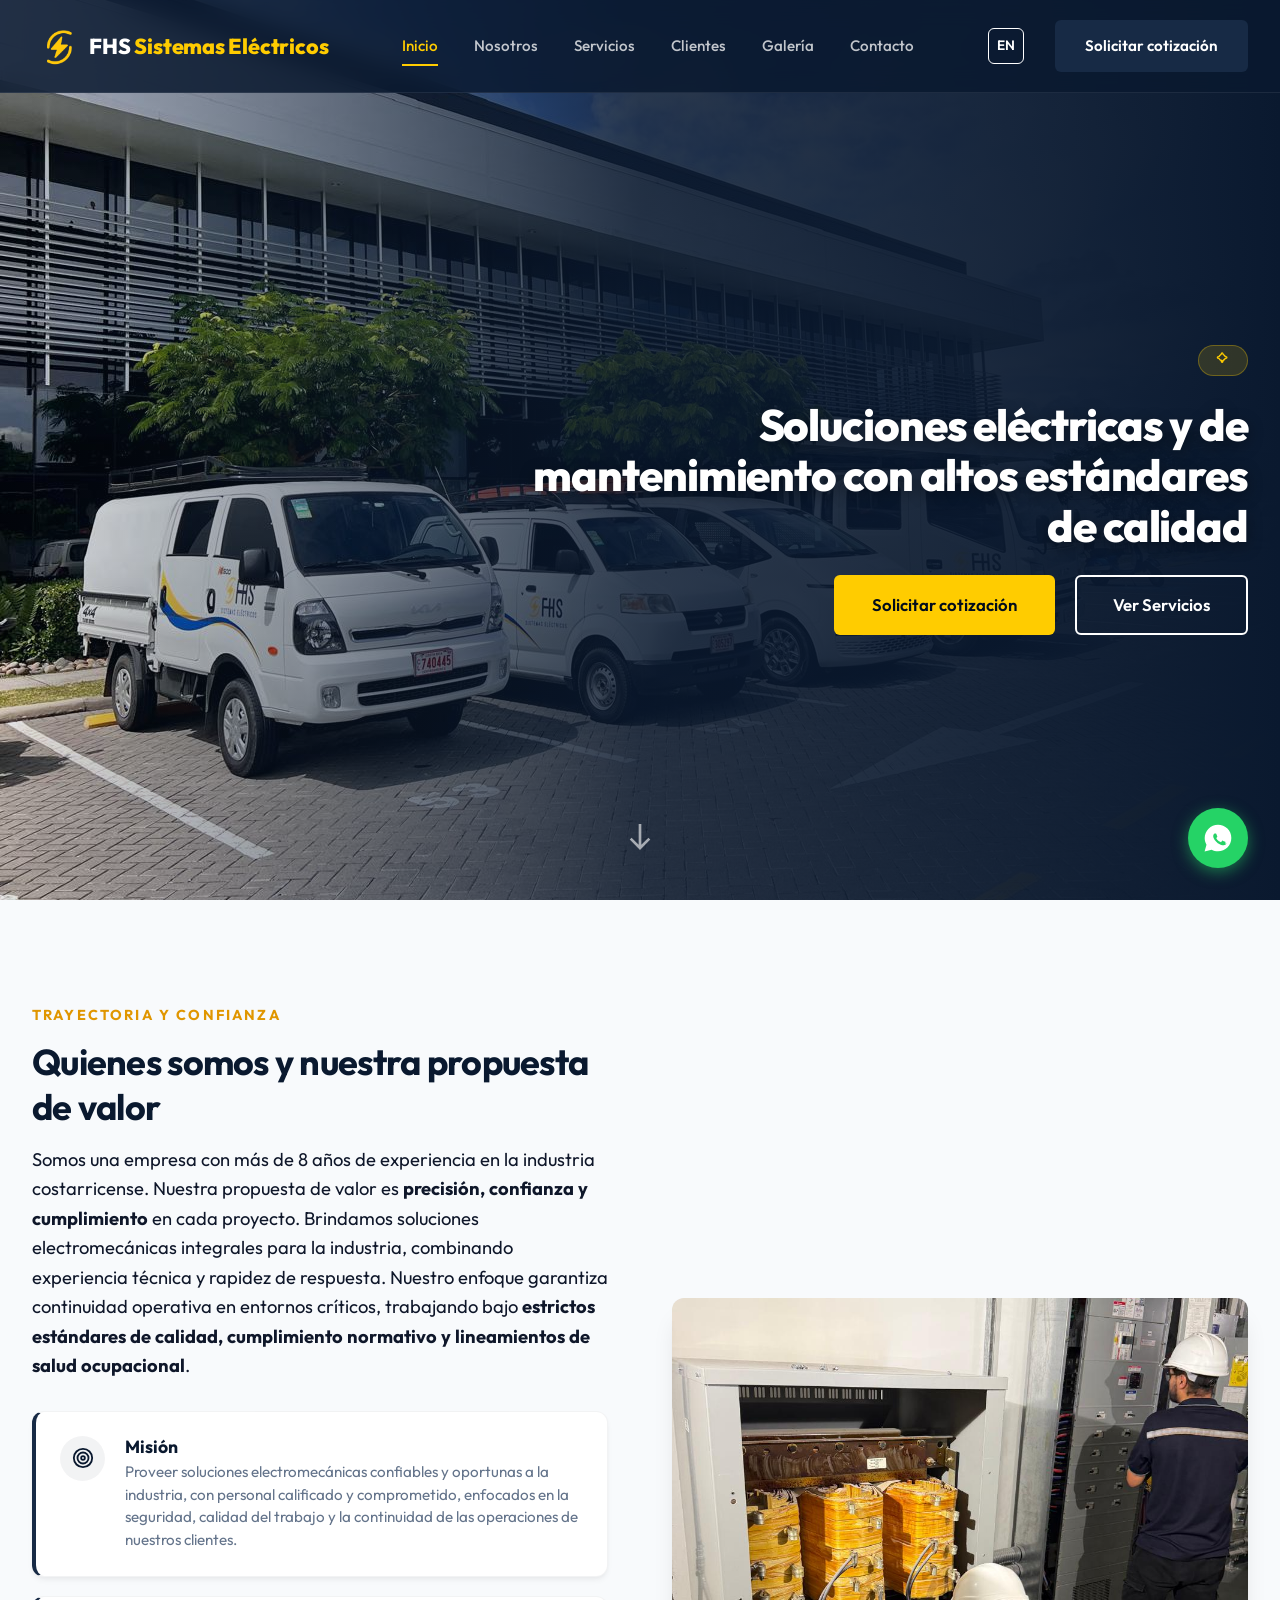
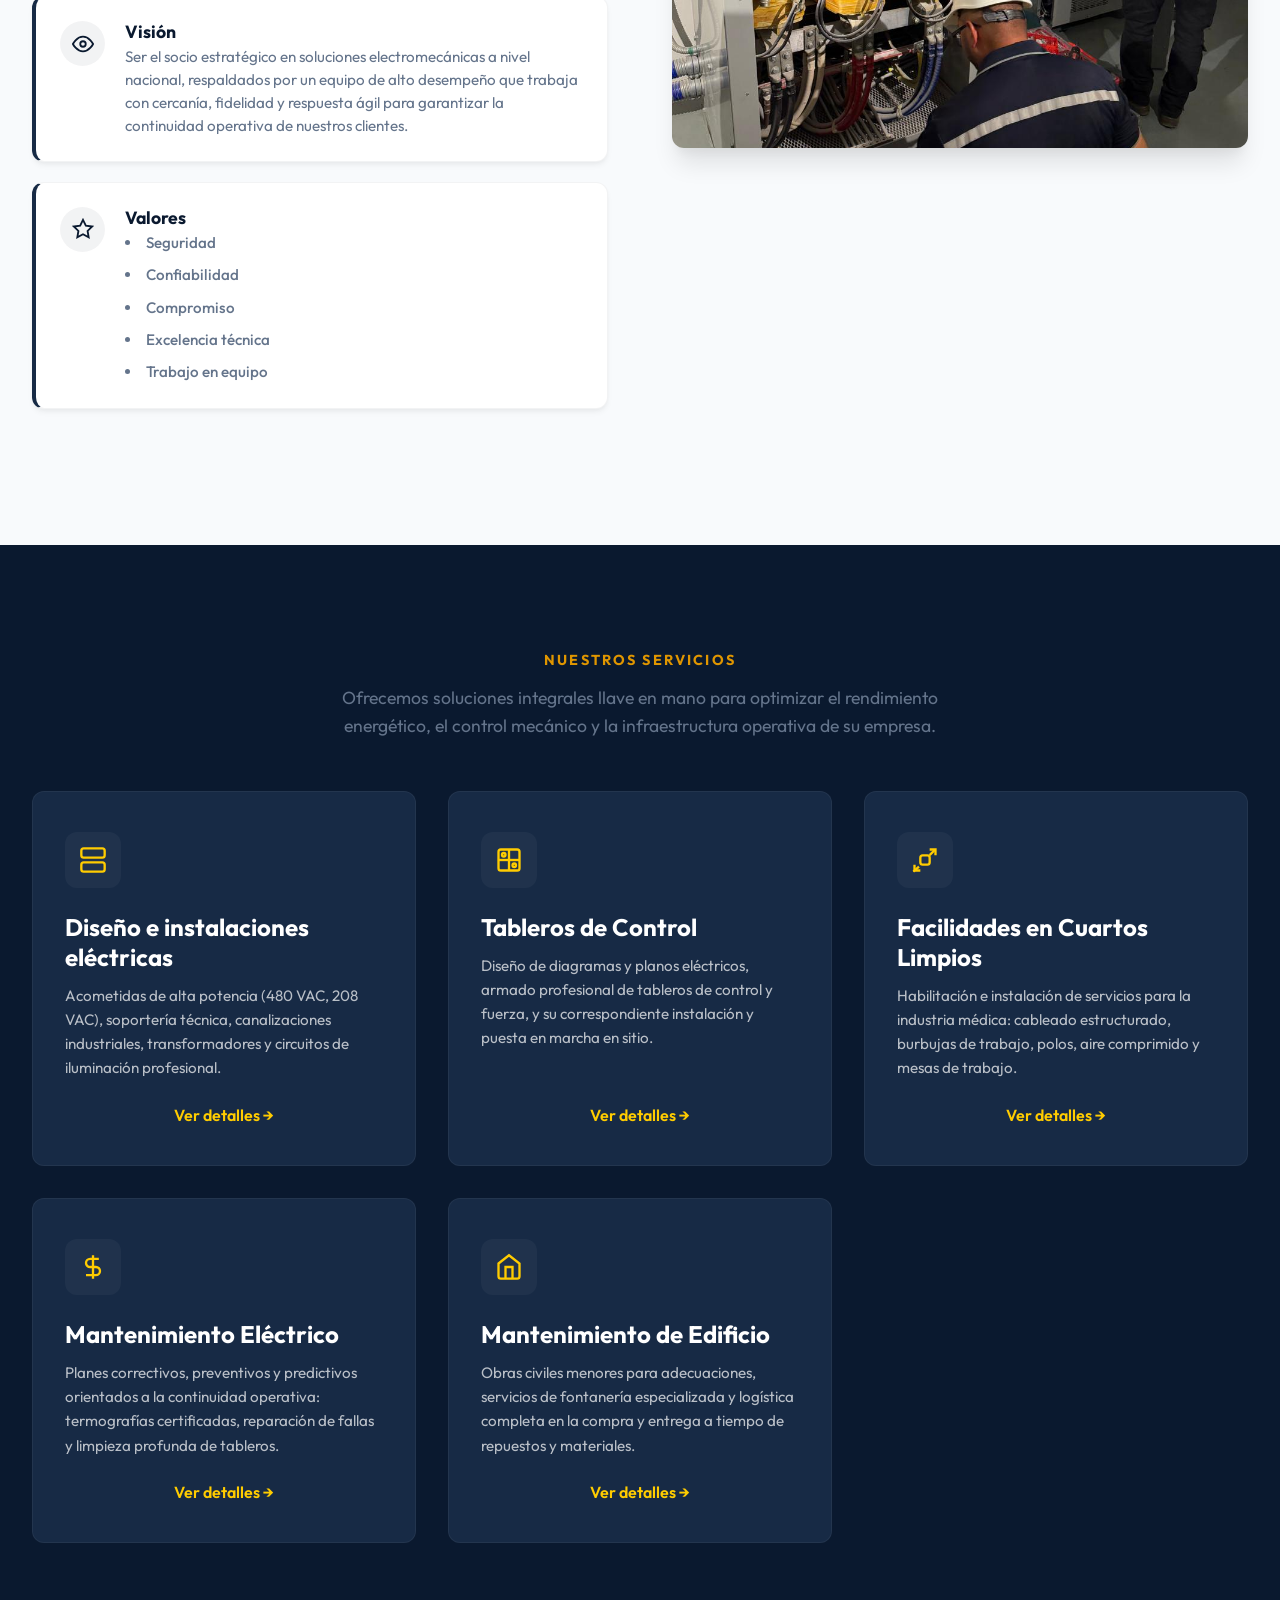
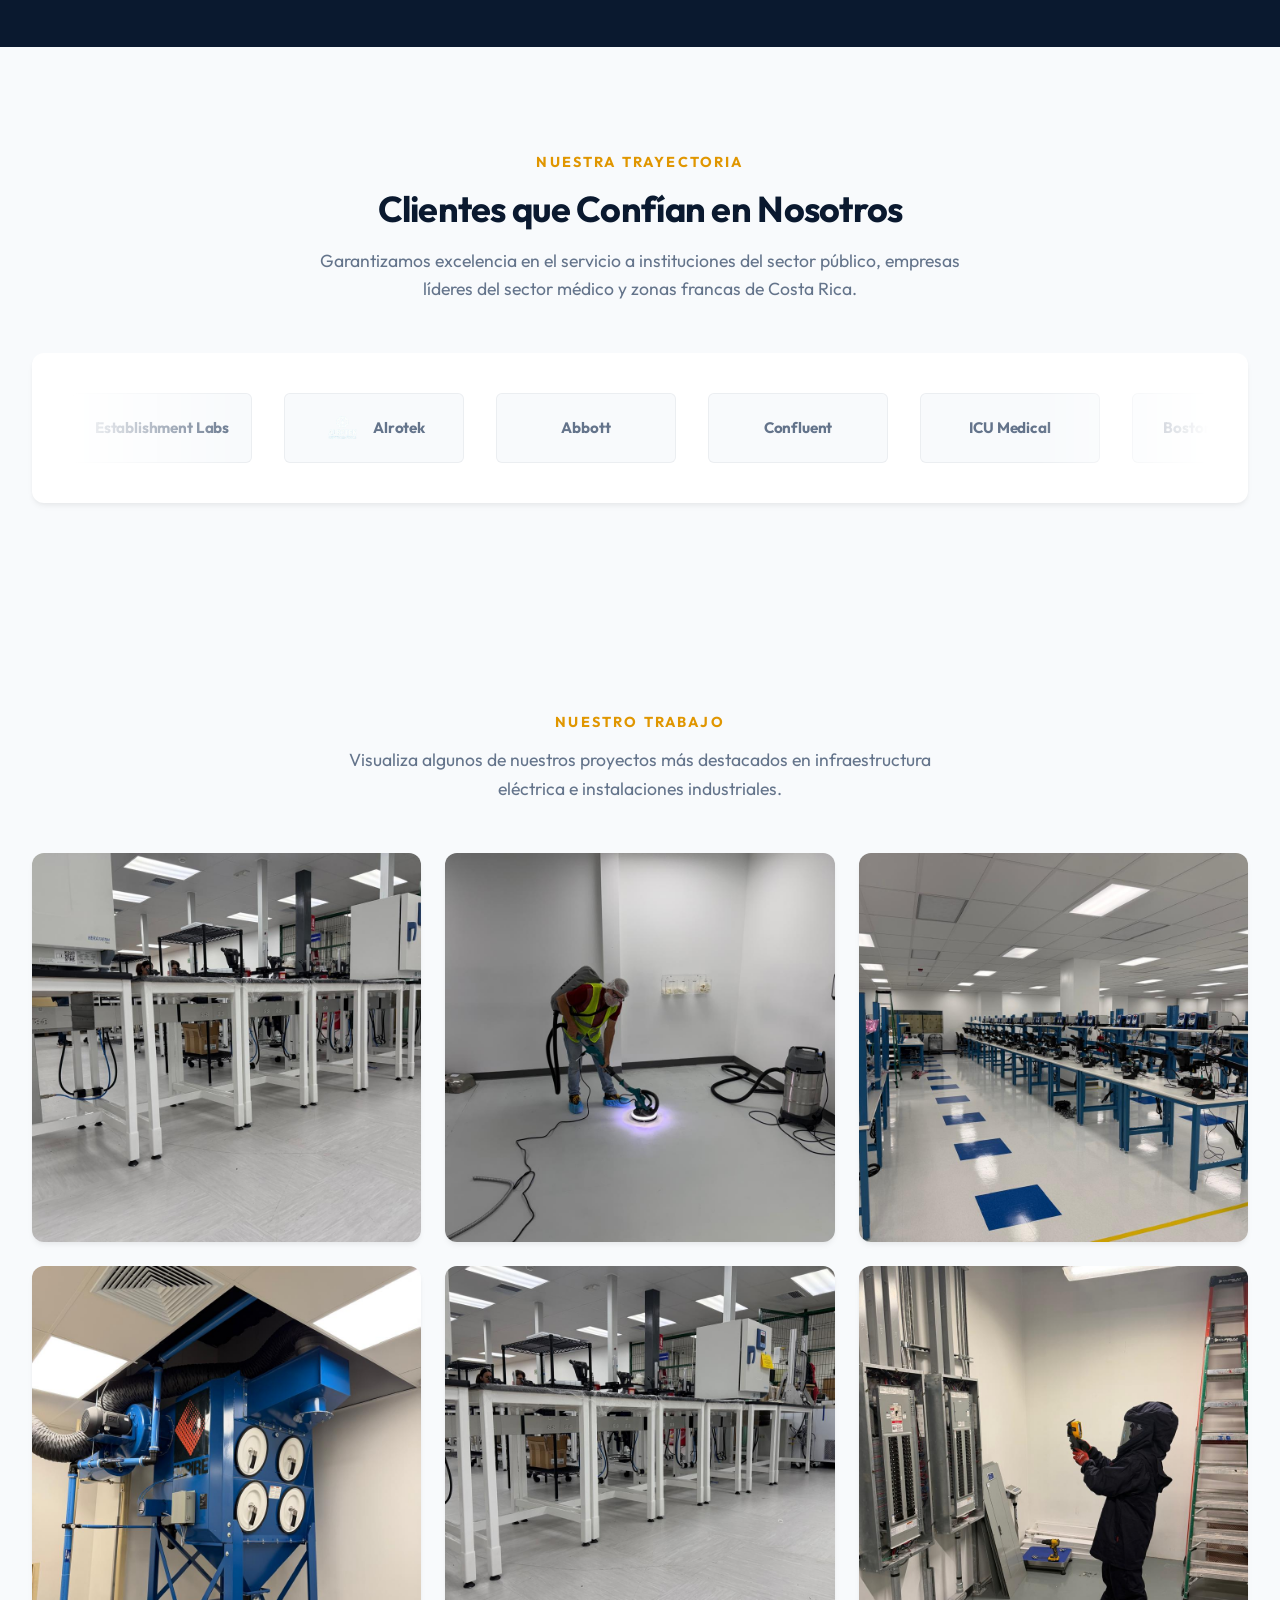
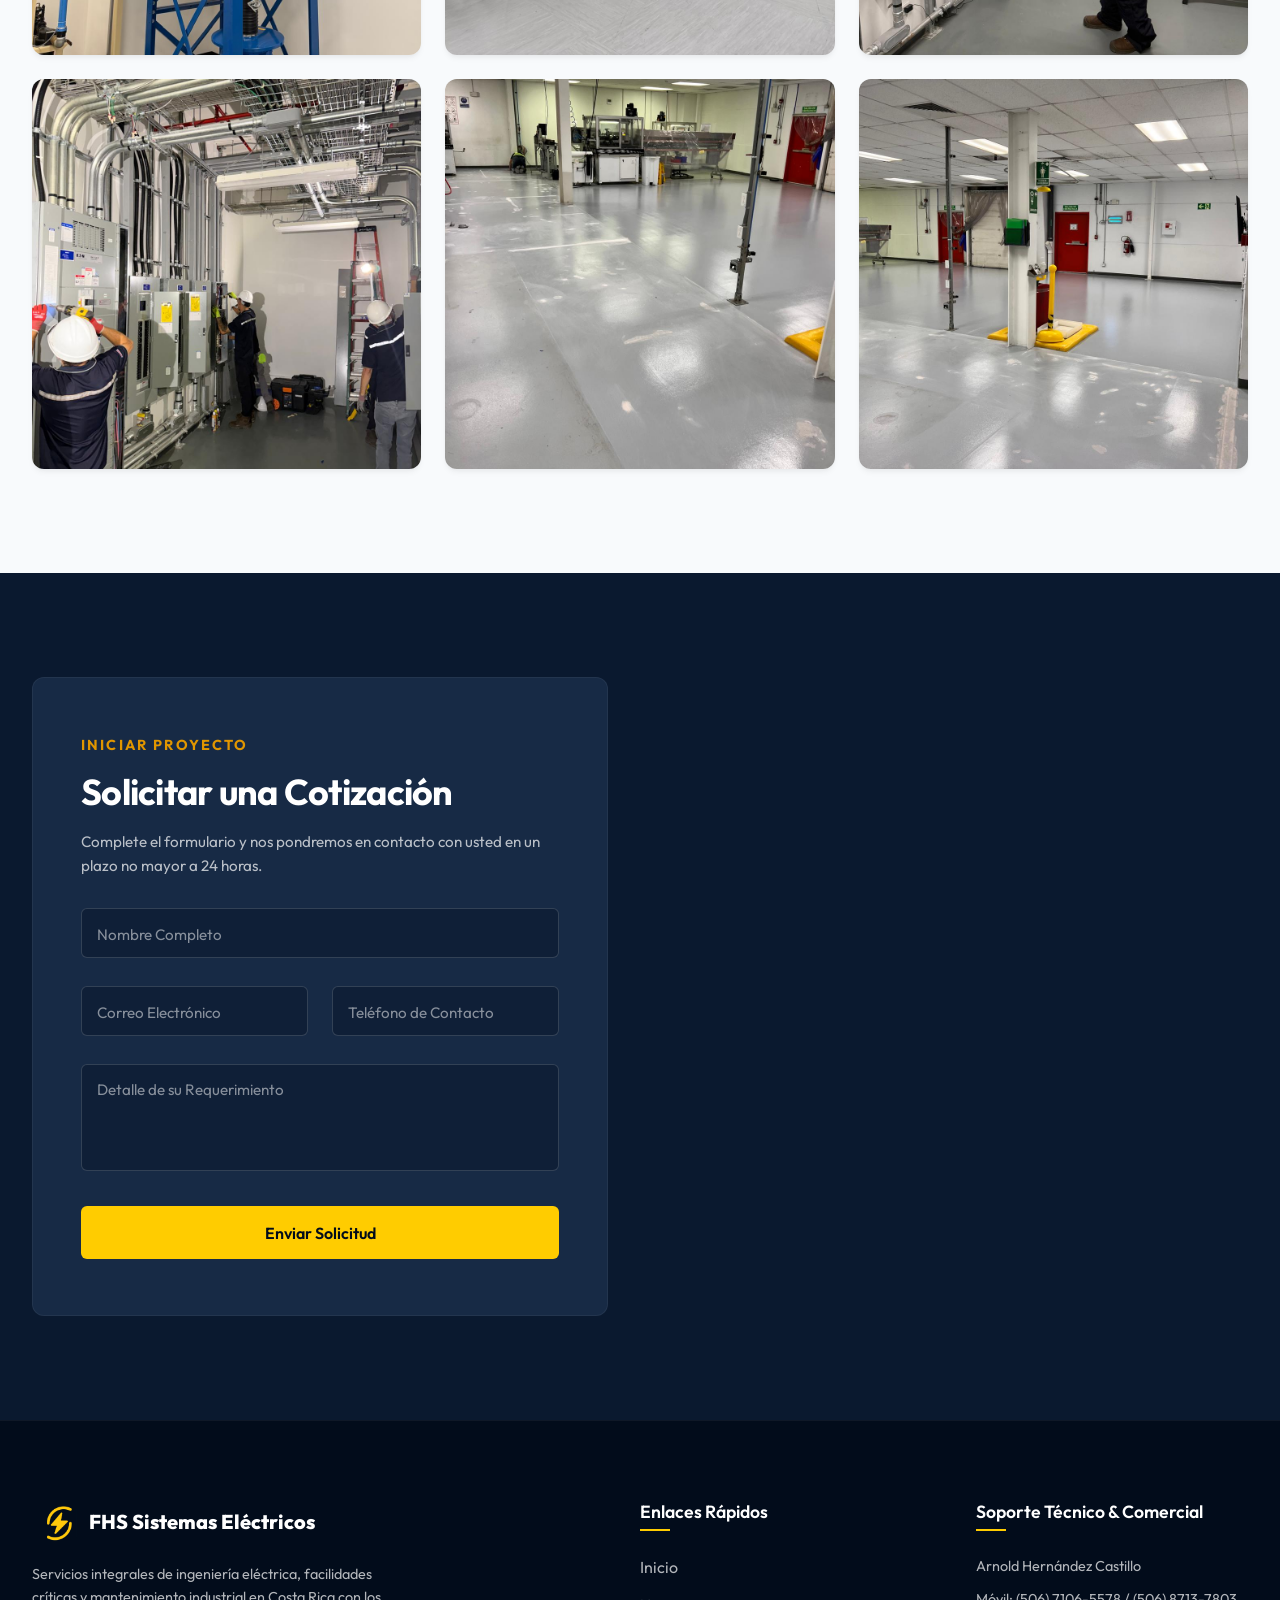
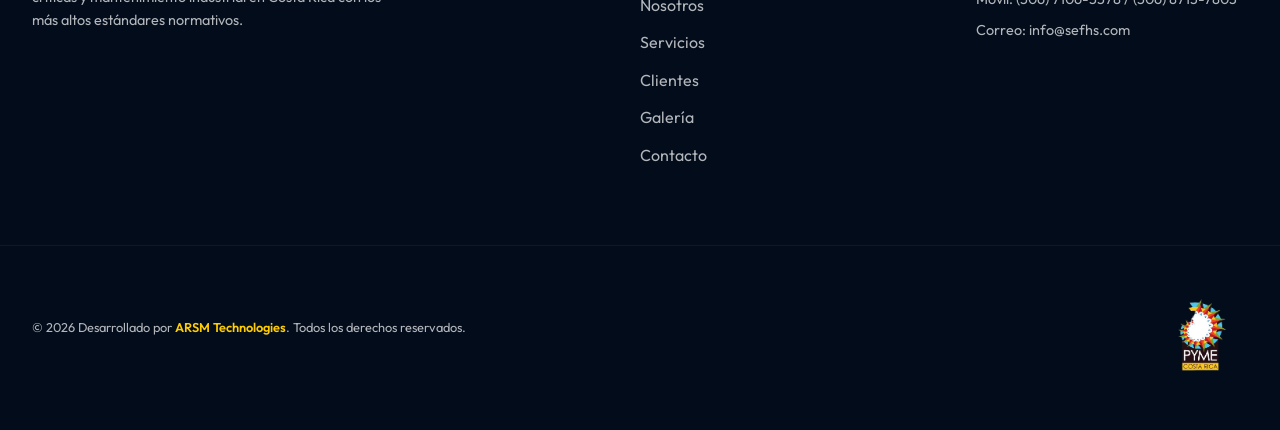
==== commit 5899be2e: "Add files via upload" ====
--- a/index.html
+++ b/index.html
@@ -193,7 +193,7 @@
 <line x1="6" y1="18" x2="6.01" y2="18" />
 </svg>
 </div>
-<h3>Instalaciones Eléctricas</h3>
+<h3>Diseño e instalaciones eléctricas</h3>
 <p>Acometidas de alta potencia (480 VAC, 208 VAC), soportería técnica, canalizaciones
 industriales, transformadores y circuitos de iluminación profesional.</p>
 <button class="btn btn-text open-modal" data-modal="modal-instalaciones">Ver detalles
@@ -261,21 +261,6 @@
 <button class="btn btn-text open-modal" data-modal="modal-edificio">Ver detalles &rarr;</button>
 </div>
 
-<!-- Servicio 6 -->
-<div class="service-card fade-in-up" data-delay="200">
-<div class="service-icon">
-<svg viewBox="0 0 24 24" fill="none" stroke="currentColor" stroke-width="2">
-<path d="M17 21v-2a4 4 0 0 0-4-4H5a4 4 0 0 0-4 4v2" />
-<circle cx="9" cy="7" r="4" />
-<path d="M23 21v-2a4 4 0 0 0-3-3.87" />
-<path d="M16 3.13a4 4 0 0 1 0 7.75" />
-</svg>
-</div>
-<h3>Subcontratación de Personal</h3>
-<p>Provisión de personal técnico de mantenimiento por servicios profesionales y servicio
-handyman especializado para soporte temporal o permanente en su planta.</p>
-<button class="btn btn-text open-modal" data-modal="modal-personal">Ver detalles &rarr;</button>
-</div>
 </div>
 </div>
 </section>
@@ -292,7 +277,6 @@
 
 <!-- Carousel 1: Sector Médico / Zonas Francas -->
 <div class="carousel-wrapper mt-50">
-<h3 class="carousel-section-title">Sector Médico y Zonas Francas</h3>
 <div class="logo-carousel" id="medico-carousel">
 <div class="carousel-track">
 <!-- Lista Original (sin CooperVision) + Nuevos clientes -->
@@ -366,23 +350,7 @@
 </div>
 </div>
 
-<!-- Carousel 2: Sector Público & Alianzas -->
-<div class="carousel-wrapper mt-40">
-<h3 class="carousel-section-title">Sector Público y Alianzas Comerciales</h3>
-<div class="logo-carousel reverse-scroll" id="publico-carousel">
-<div class="carousel-track">
-<div class="client-logo-card public-sector"><span>INS</span></div>
-<div class="client-logo-card public-sector"><span>Banco Central</span></div>
-<div class="client-logo-card public-sector"><span>Archivo Nacional</span></div>
-<div class="client-logo-card alliance-sector"><span>Trane (Alianza)</span></div>
-<!-- Duplicados -->
-<div class="client-logo-card public-sector"><span>INS</span></div>
-<div class="client-logo-card public-sector"><span>Banco Central</span></div>
-<div class="client-logo-card public-sector"><span>Archivo Nacional</span></div>
-<div class="client-logo-card alliance-sector"><span>Trane (Alianza)</span></div>
-</div>
-</div>
-</div>
+
 </div>
 </section>
 
@@ -391,7 +359,6 @@
 <div class="container">
 <div class="section-header text-center">
 <span class="section-subtitle">Nuestro Trabajo</span>
-<h2>Galería de Proyectos</h2>
 <p class="section-desc">Visualiza algunos de nuestros proyectos más destacados en infraestructura eléctrica e instalaciones industriales.</p>
 </div>
 
@@ -510,6 +477,7 @@
 <li><a href="#nosotros">Nosotros</a></li>
 <li><a href="#servicios">Servicios</a></li>
 <li><a href="#clientes">Clientes</a></li>
+<li><a href="#galeria">Galería</a></li>
 <li><a href="#contacto">Contacto</a></li>
 </ul>
 </div>
@@ -556,7 +524,7 @@
 <rect x="2" y="14" width="20" height="8" rx="2" ry="2" />
 </svg>
 </div>
-<h3 id="title-modal-1">Instalaciones Eléctricas</h3>
+<h3 id="title-modal-1">Diseño e instalaciones eléctricas</h3>
 </div>
 <div class="modal-body">
 <p class="modal-lead">Desarrollamos montajes y cableado para todo tipo de proyectos de infraestructura
@@ -641,10 +609,8 @@
 <ul class="modal-list">
 <li><strong>Cableado Estructurado:</strong> Redes de datos (Cat6/Cat6A), canalizaciones limpias de
 telecomunicaciones y peinado profesional en rack.</li>
-<li><strong>Burbujas para Trabajo:</strong> Montaje estructural e instalación eléctrica para
-burbujas de aislamiento o zonas específicas de ensamble de dispositivos.</li>
-<li><strong>Instalación de Polos (Drops):</strong> Bajadas de conexiones de techo a mesas de
-trabajo, integrando tomas eléctricas reguladas, datos y servicios mecánicos.</li>
+<li><strong>Montaje estructural e instalación de burbujas:</strong> Montaje estructural e instalación de burbujas para el aislamiento de zonas específicas dentro de cuartos limpios.</li>
+<li><strong>Instalación de polos:</strong> Fabricación de polos de aluminio, a la medida, para instalación de facilidades eléctricas, neumáticas, gases especiales y redes.</li>
 <li><strong>Aire Comprimido:</strong> Tuberías neumáticas especializadas de acero inoxidable o
 aluminio con acoples rápidos para herramientas neumáticas en estaciones de trabajo.</li>
 <li><strong>Acondicionamiento de Mesas de Trabajo:</strong> Instalación de regletas eléctricas
@@ -721,38 +687,6 @@
 </div>
 </div>
 
-<!-- Modal 6: Subcontratación de Personal -->
-<div id="modal-personal" class="modal" role="dialog" aria-modal="true" aria-labelledby="title-modal-6">
-<div class="modal-content">
-<button class="modal-close" aria-label="Cerrar modal">&times;</button>
-<div class="modal-header">
-<div class="modal-header-icon">
-<svg viewBox="0 0 24 24" fill="none" stroke="currentColor" stroke-width="2">
-<path d="M17 21v-2a4 4 0 0 0-4-4H5a4 4 0 0 0-4 4v2" />
-</svg>
-</div>
-<h3 id="title-modal-6">Subcontratación de Personal (Staffing & Handyman)</h3>
-</div>
-<div class="modal-body">
-<p class="modal-lead">Flexibilice sus costos de operación contando con personal técnico especializado,
-capacitado y listo para sumarse a su equipo de mantenimiento.</p>
-<h4 class="mt-20">Alcance Técnico del Servicio:</h4>
-<ul class="modal-list">
-<li><strong>Técnicos por Servicios Profesionales:</strong> Personal calificado (electricistas,
-electromecánicos) por horas, días o semanas para proyectos de ampliación o paros de planta.</li>
-<li><strong>Servicio Handyman en Sitio:</strong> Asignación fija o periódica de un técnico de
-mantenimiento general para realizar preventivos rutinarios de infraestructura edilicia.</li>
-<li><strong>Cumplimiento de Obligaciones Laborales:</strong> FHS se encarga de la gestión total
-obrero-patronal, seguros e inducción de seguridad laboral (HSE), mitigando el riesgo legal para
-su empresa.</li>
-</ul>
-</div>
-<div class="modal-footer">
-<a href="#contacto" class="btn btn-accent close-modal-action">Solicitar este Servicio</a>
-</div>
-</div>
-</div>
-
 <!-- Custom JS -->
 <script src="app.js"></script>
 </body>
--- a/styles.css
+++ b/styles.css
@@ -433,7 +433,7 @@
 }
 
 .hero-content h1 {
-font-size: 3.25rem;
+font-size: 2.75rem;
 line-height: 1.15;
 margin-bottom: 1.5rem;
 color: var(--color-bg-white) !important;
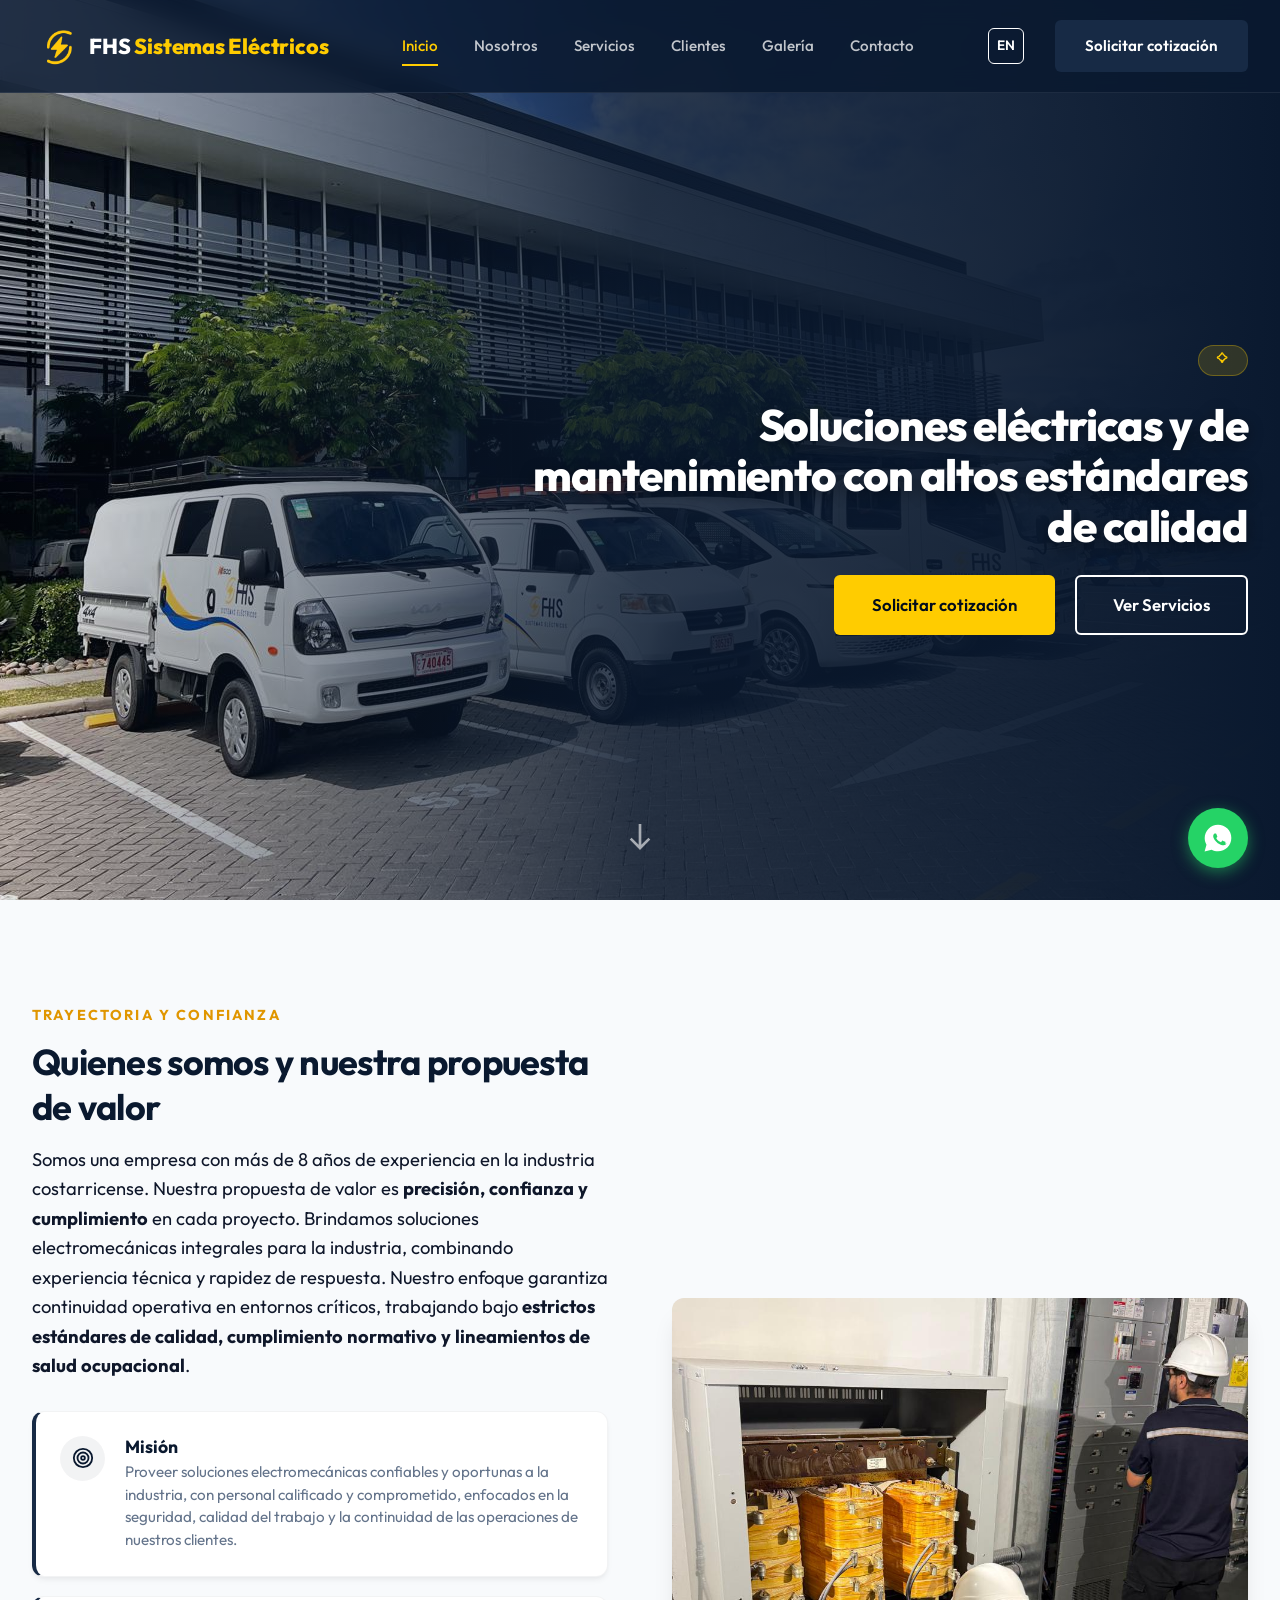
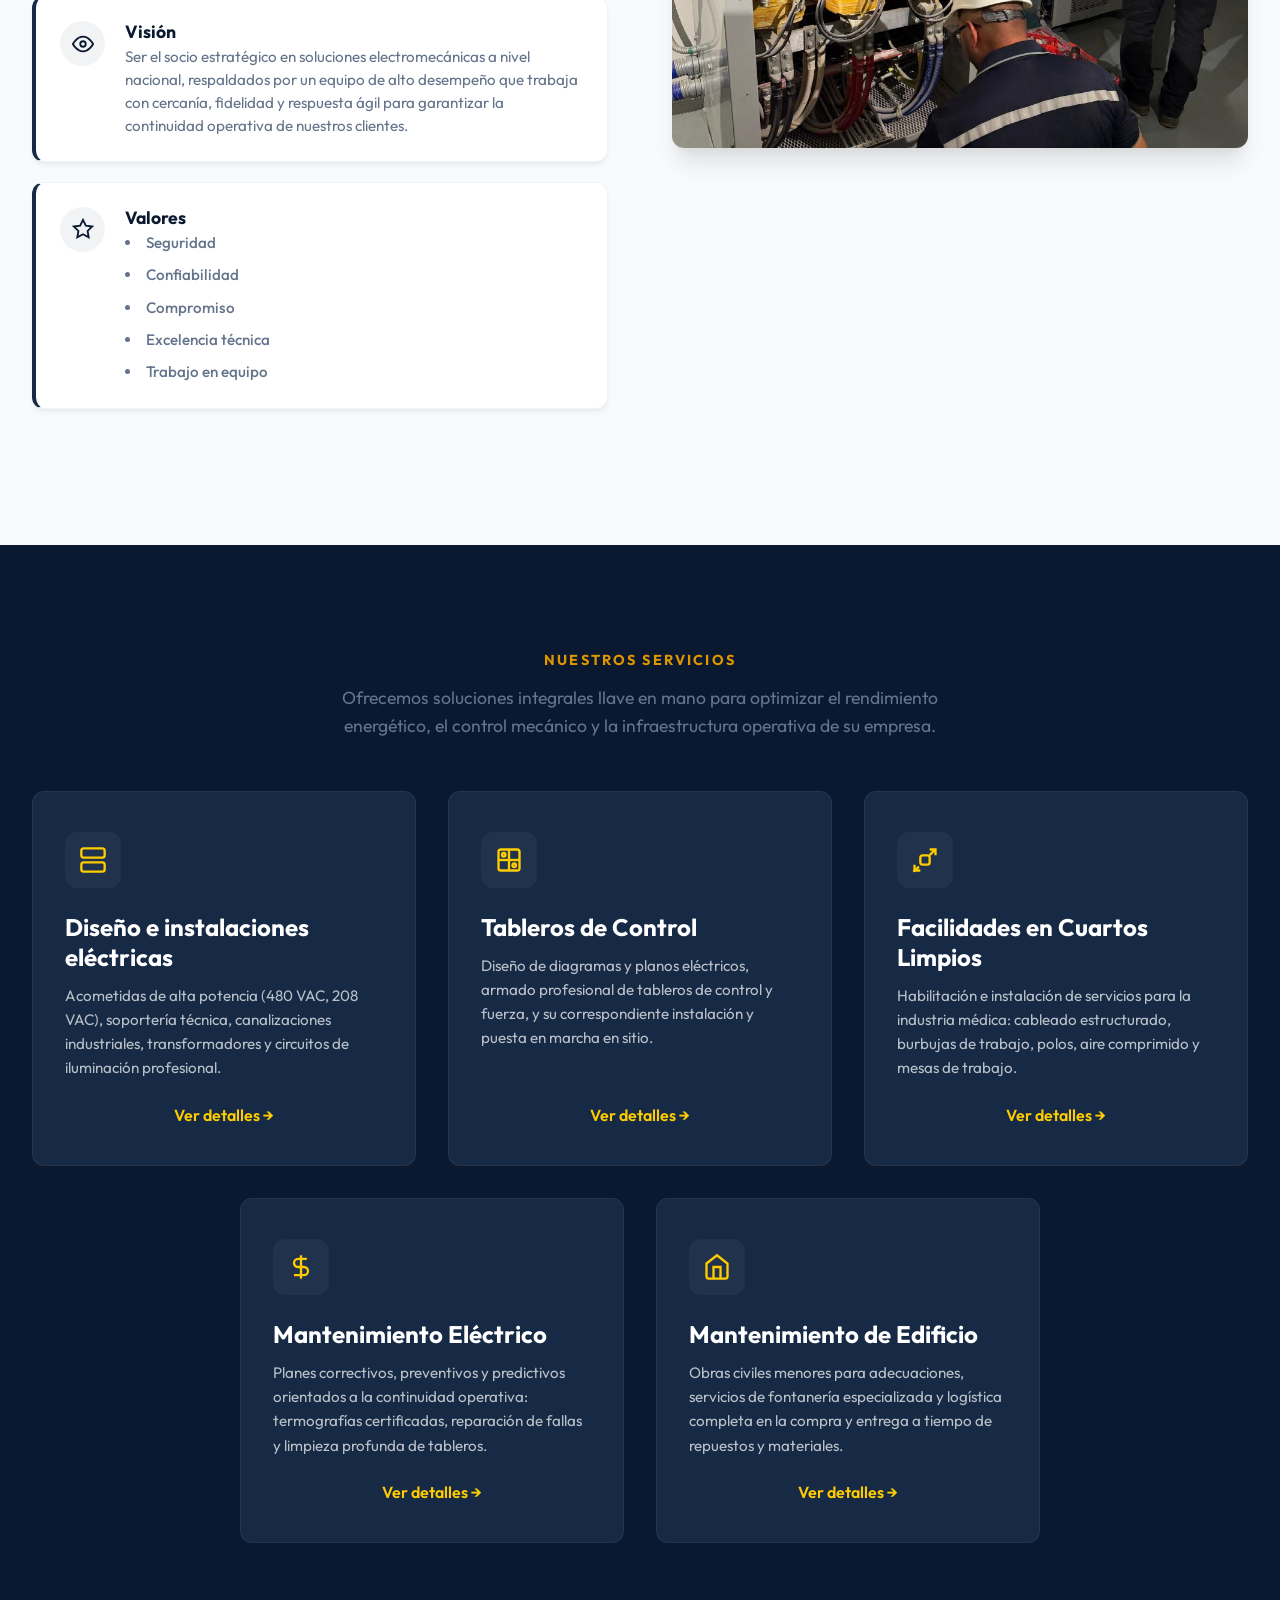
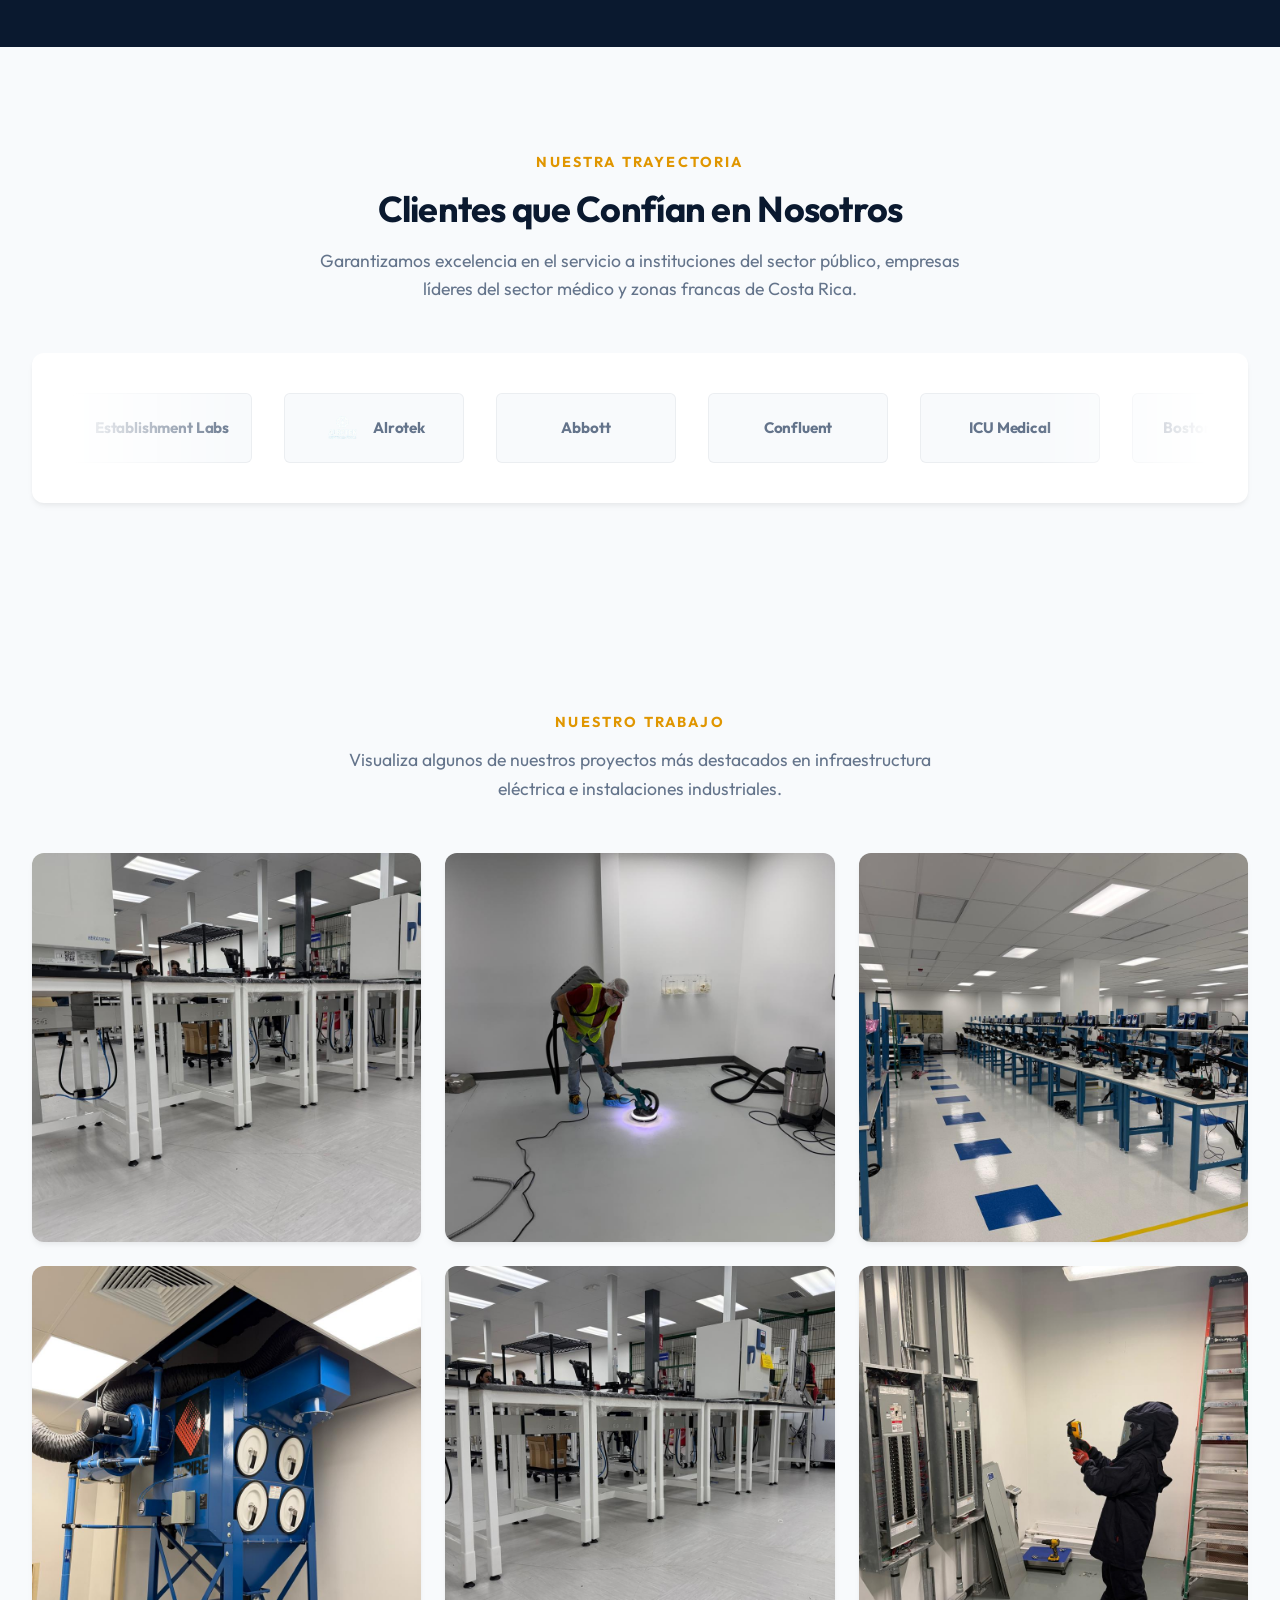
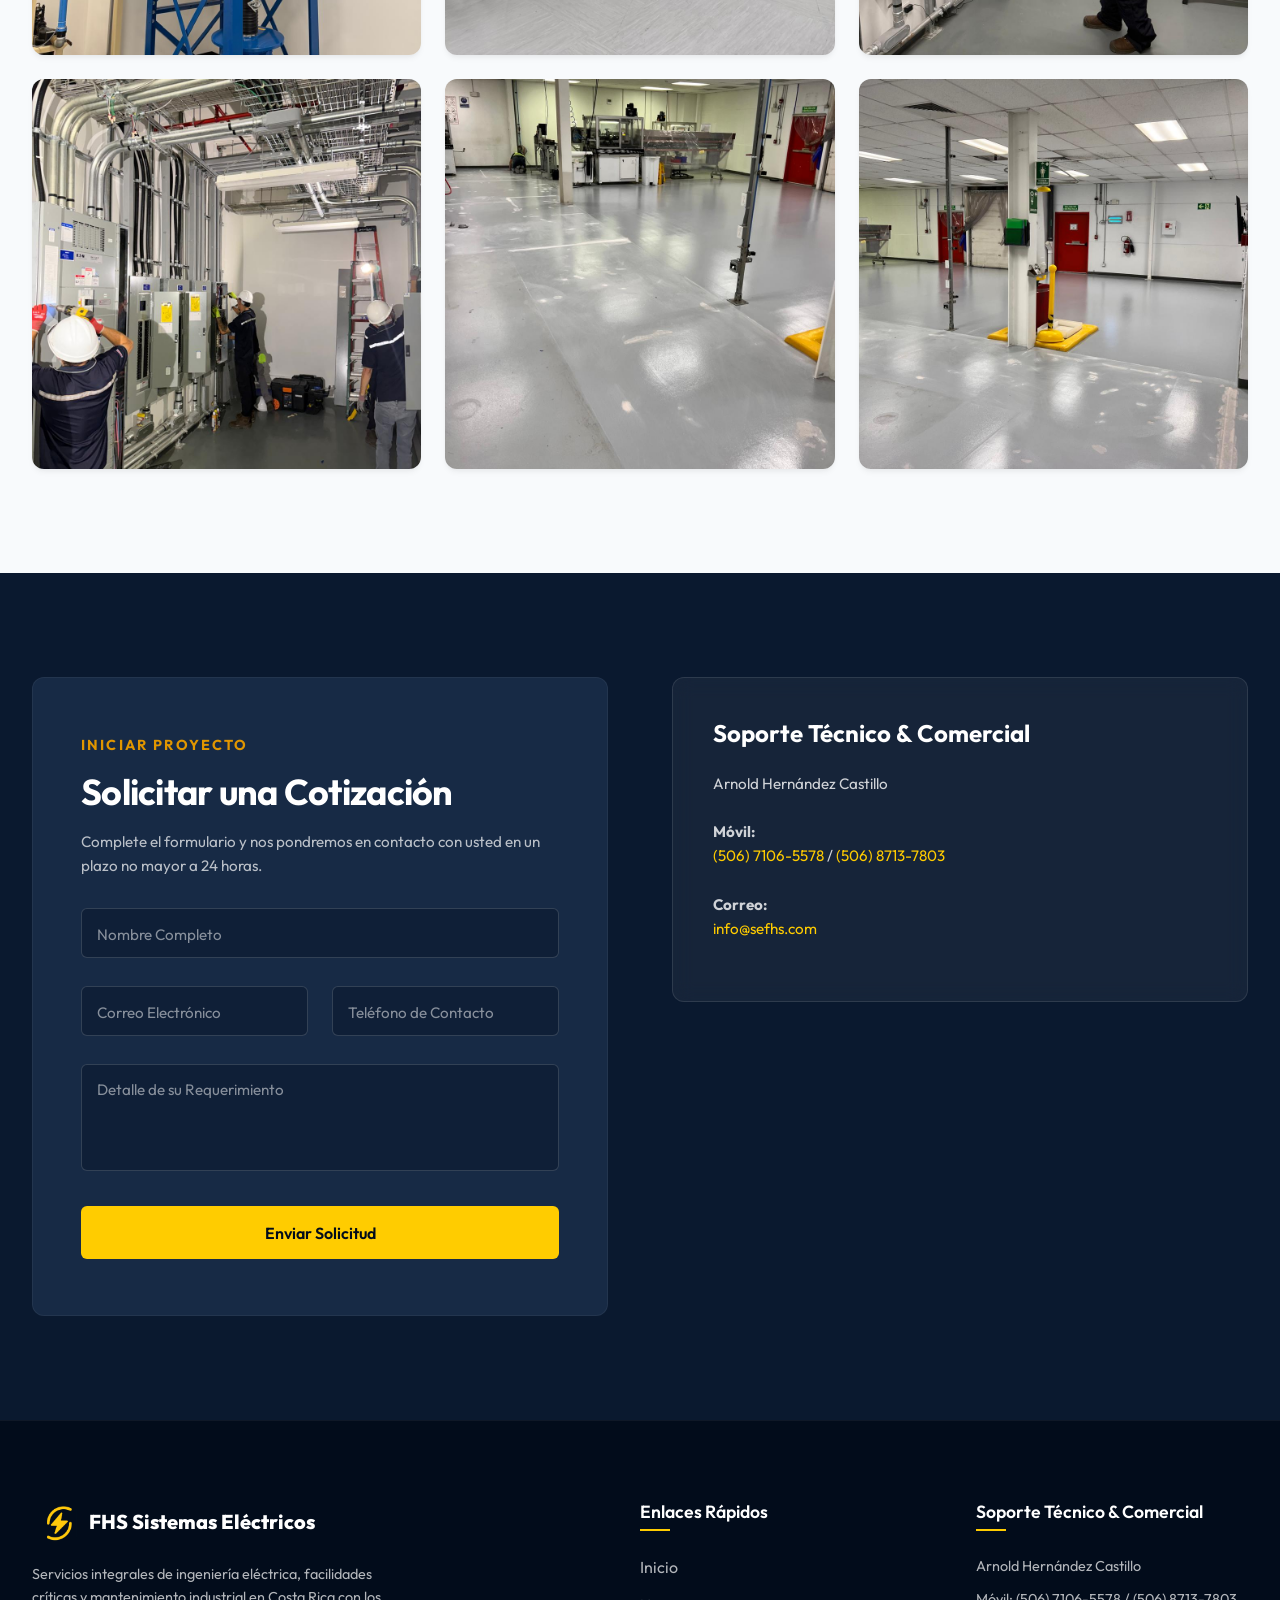
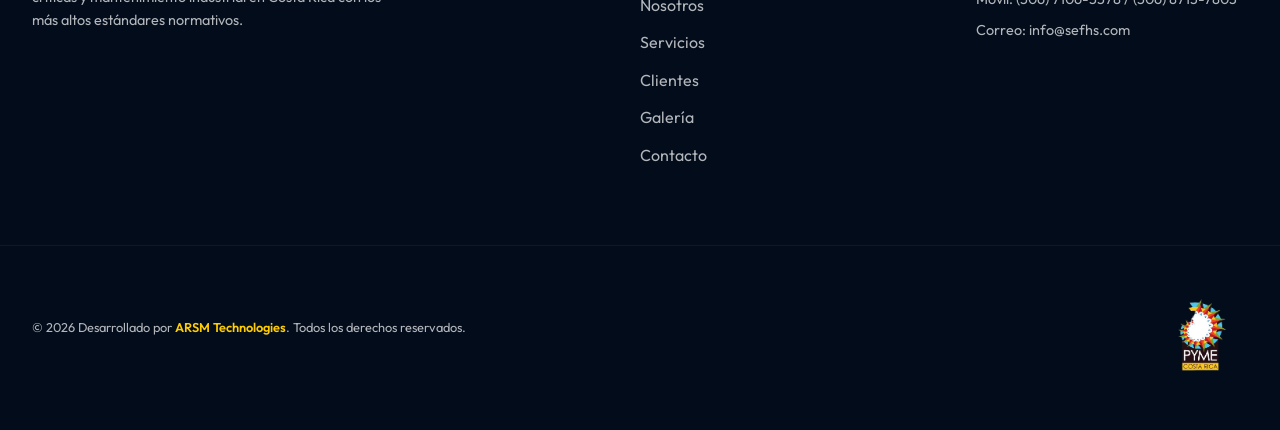
==== commit 6f401a5e: "Add files via upload" ====
--- a/index.html
+++ b/index.html
@@ -448,7 +448,18 @@
 
 <!-- Datos de Contacto Directo y Ubicación -->
 <div class="contacto-info-wrapper">
-
+<div class="contact-info-box">
+<h3>Soporte Técnico & Comercial</h3>
+<p class="mt-20">Arnold Hernández Castillo</p>
+<p class="mt-15">
+<strong>Móvil:</strong><br>
+<a href="tel:+50671065578">(506) 7106-5578</a> / <a href="tel:+50687137803">(506) 8713-7803</a>
+</p>
+<p class="mt-15">
+<strong>Correo:</strong><br>
+<a href="mailto:info@sefhs.com">info@sefhs.com</a>
+</p>
+</div>
 </div>
 </div>
 </div>
@@ -611,7 +622,7 @@
 telecomunicaciones y peinado profesional en rack.</li>
 <li><strong>Montaje estructural e instalación de burbujas:</strong> Montaje estructural e instalación de burbujas para el aislamiento de zonas específicas dentro de cuartos limpios.</li>
 <li><strong>Instalación de polos:</strong> Fabricación de polos de aluminio, a la medida, para instalación de facilidades eléctricas, neumáticas, gases especiales y redes.</li>
-<li><strong>Aire Comprimido:</strong> Tuberías neumáticas especializadas de acero inoxidable o
+<li><strong>Aire Comprimido:</strong> Tuberías neumáticas especializadas de
 aluminio con acoples rápidos para herramientas neumáticas en estaciones de trabajo.</li>
 <li><strong>Acondicionamiento de Mesas de Trabajo:</strong> Instalación de regletas eléctricas
 integradas, iluminación localizada y soporte ergonómico para estaciones médicas.</li>
@@ -647,7 +658,7 @@
 <li><strong>Servicio Correctivo 24/7:</strong> Diagnóstico y reparación de fallas eléctricas de
 emergencia, reemplazo de contactores defectuosos, interruptores y cableados quemados.</li>
 <li><strong>Mediciones Eléctricas:</strong> Registro de parámetros de carga (corriente, voltaje,
-desbalance de fases) para verificar el estado de salud de la instalación.</li>
+desbalance de fases) para verificar el estado de la instalación.</li>
 </ul>
 </div>
 <div class="modal-footer">
--- a/styles.css
+++ b/styles.css
@@ -186,8 +186,20 @@
 
 .grid-3-col {
 display: grid;
-grid-template-columns: repeat(3, 1fr);
+grid-template-columns: repeat(6, 1fr);
 gap: 2rem;
+}
+
+.service-card:nth-child(-n+3) {
+grid-column: span 2;
+}
+
+.service-card:nth-child(4) {
+grid-column: 2 / span 2;
+}
+
+.service-card:nth-child(5) {
+grid-column: 4 / span 2;
 }
 
 /* Buttons */
@@ -684,7 +696,42 @@
 .contacto-info-wrapper {
 display: flex;
 flex-direction: column;
-justify-content: space-between;
+justify-content: flex-start;
+}
+
+.contact-info-box {
+background: rgba(255, 255, 255, 0.05);
+border: 1px solid rgba(255, 255, 255, 0.1);
+border-radius: var(--border-radius-md);
+padding: 2.5rem;
+backdrop-filter: blur(10px);
+}
+
+.contact-info-box h3 {
+font-size: 1.5rem;
+margin-bottom: 1.5rem;
+color: var(--color-bg-white);
+}
+
+.contact-info-box p {
+font-size: 0.95rem;
+color: rgba(255, 255, 255, 0.8);
+line-height: 1.6;
+}
+
+.contact-info-box a {
+color: var(--color-accent);
+text-decoration: none;
+transition: var(--transition-normal);
+}
+
+.contact-info-box a:hover {
+color: var(--color-bg-white);
+text-decoration: underline;
+}
+
+.mt-15 {
+margin-top: 1.5rem;
 }
 
 /* Form Styles */
@@ -1535,9 +1582,48 @@
 }
 }
 
+@media (max-width: 1024px) {
+.grid-3-col {
+grid-template-columns: repeat(4, 1fr);
+}
+
+.service-card:nth-child(-n+3) {
+grid-column: span 2;
+}
+
+.service-card:nth-child(4) {
+grid-column: 1 / span 2;
+}
+
+.service-card:nth-child(5) {
+grid-column: 3 / span 2;
+}
+}
+
 @media (max-width: 768px) {
 .gallery-grid {
 grid-template-columns: 1fr;
 gap: 1rem;
 }
+
+.grid-2-col {
+grid-template-columns: 1fr;
+gap: 2rem;
+}
+
+.grid-3-col {
+grid-template-columns: 1fr;
+}
+
+.service-card:nth-child(-n+3) {
+grid-column: auto;
+}
+
+.service-card:nth-child(4) {
+grid-column: auto;
+}
+
+.service-card:nth-child(5) {
+grid-column: auto;
+}
 }
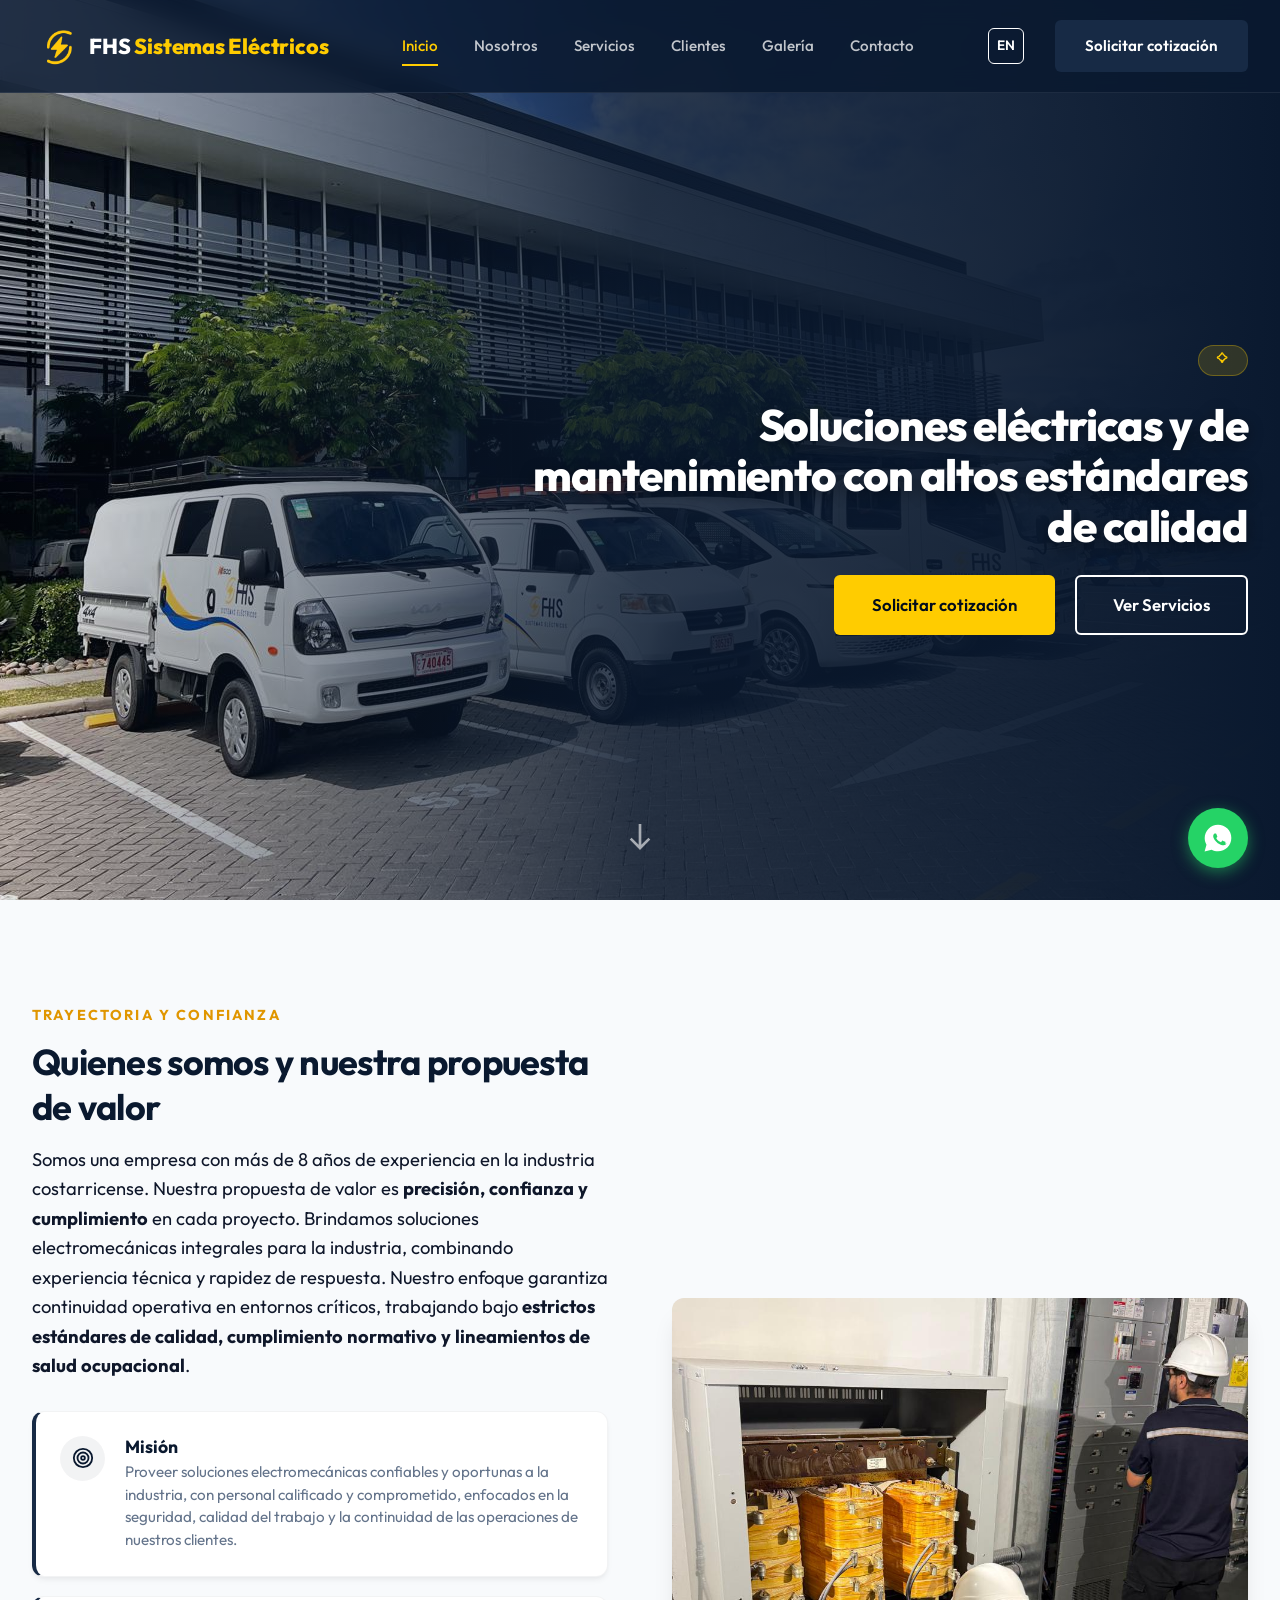
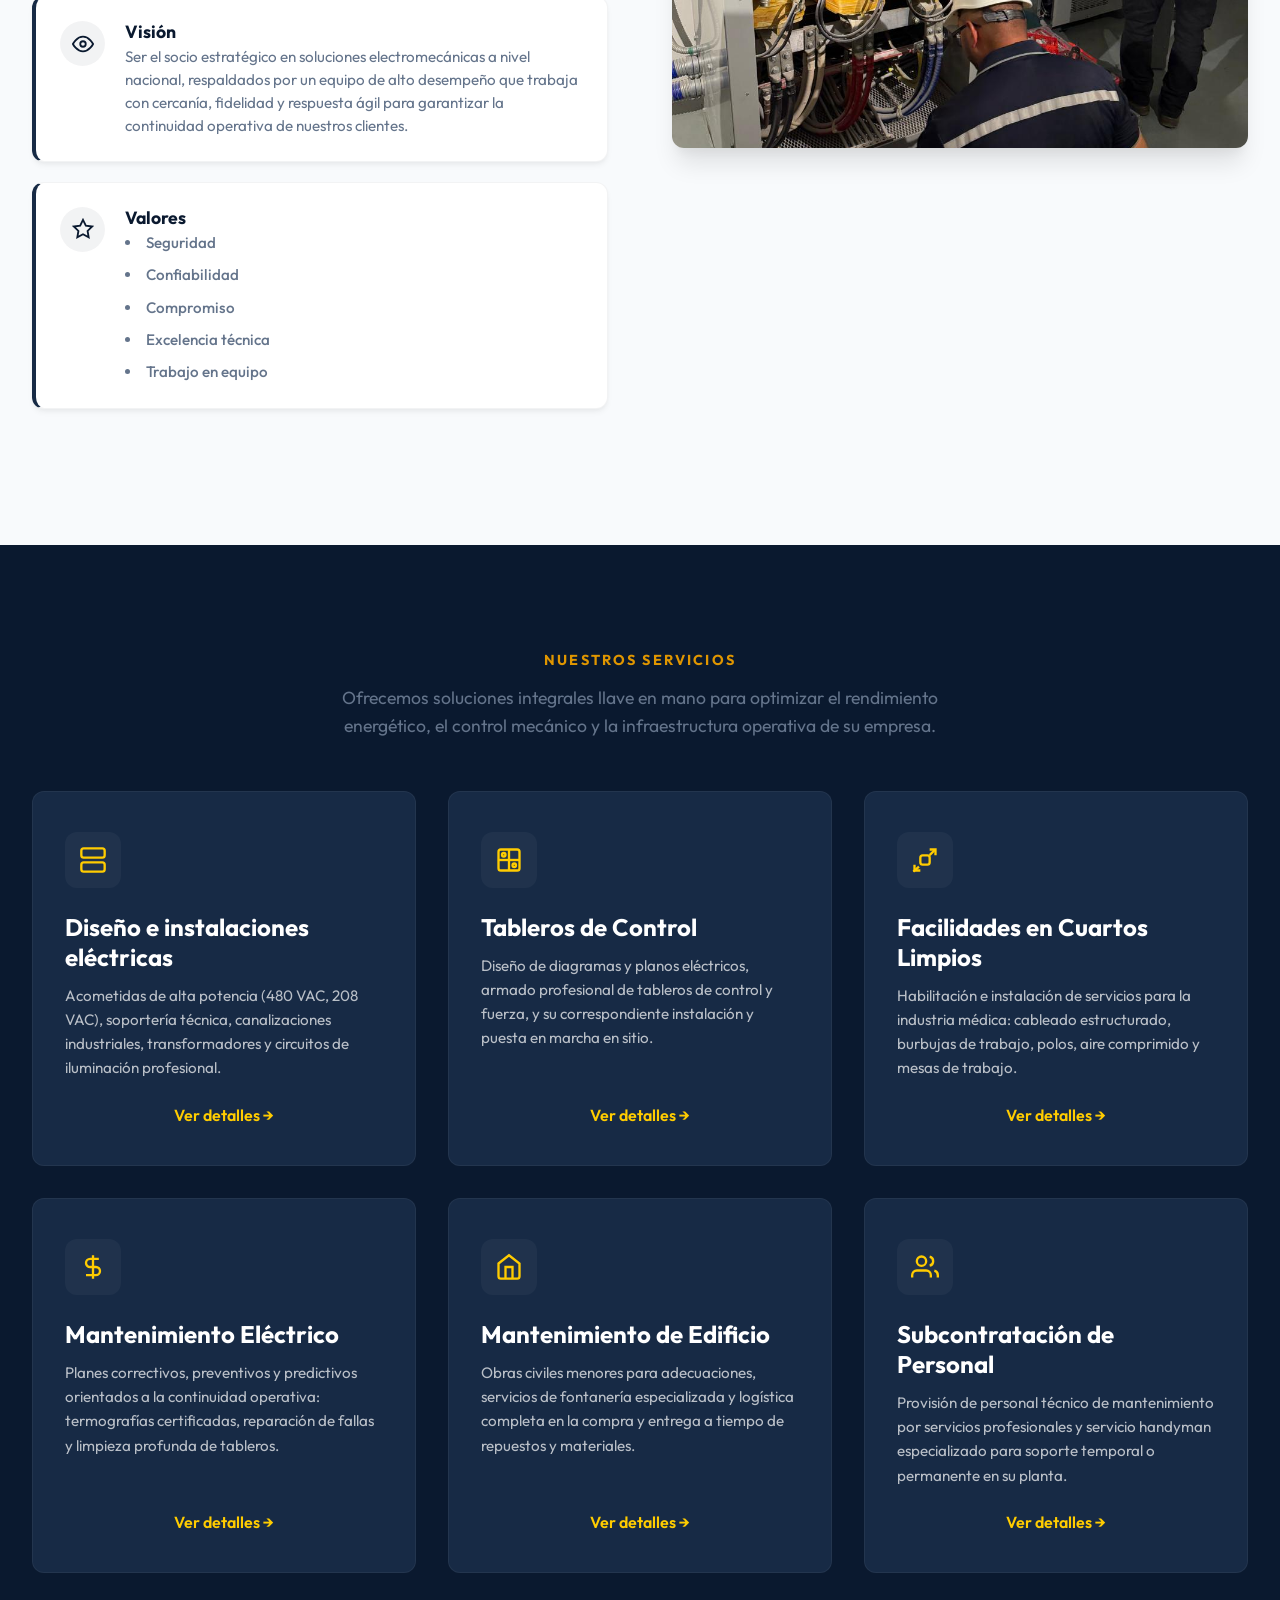
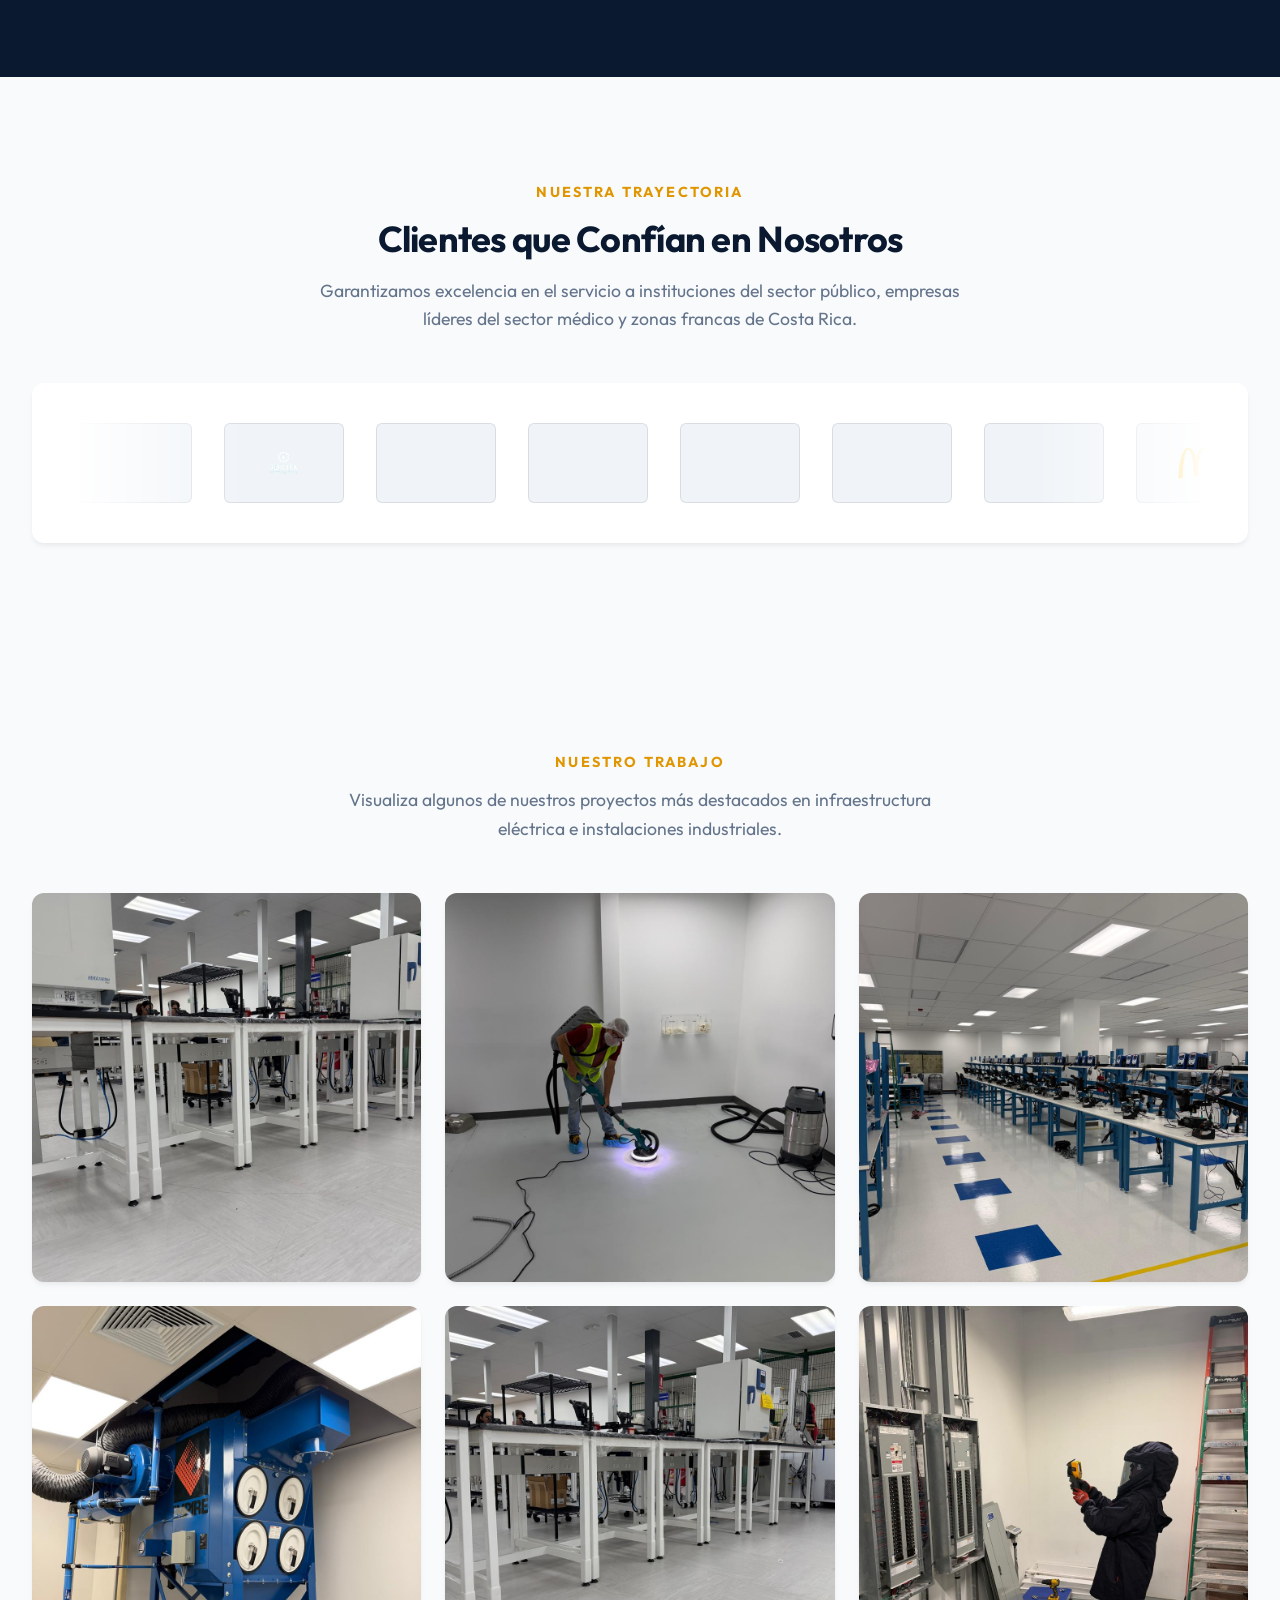
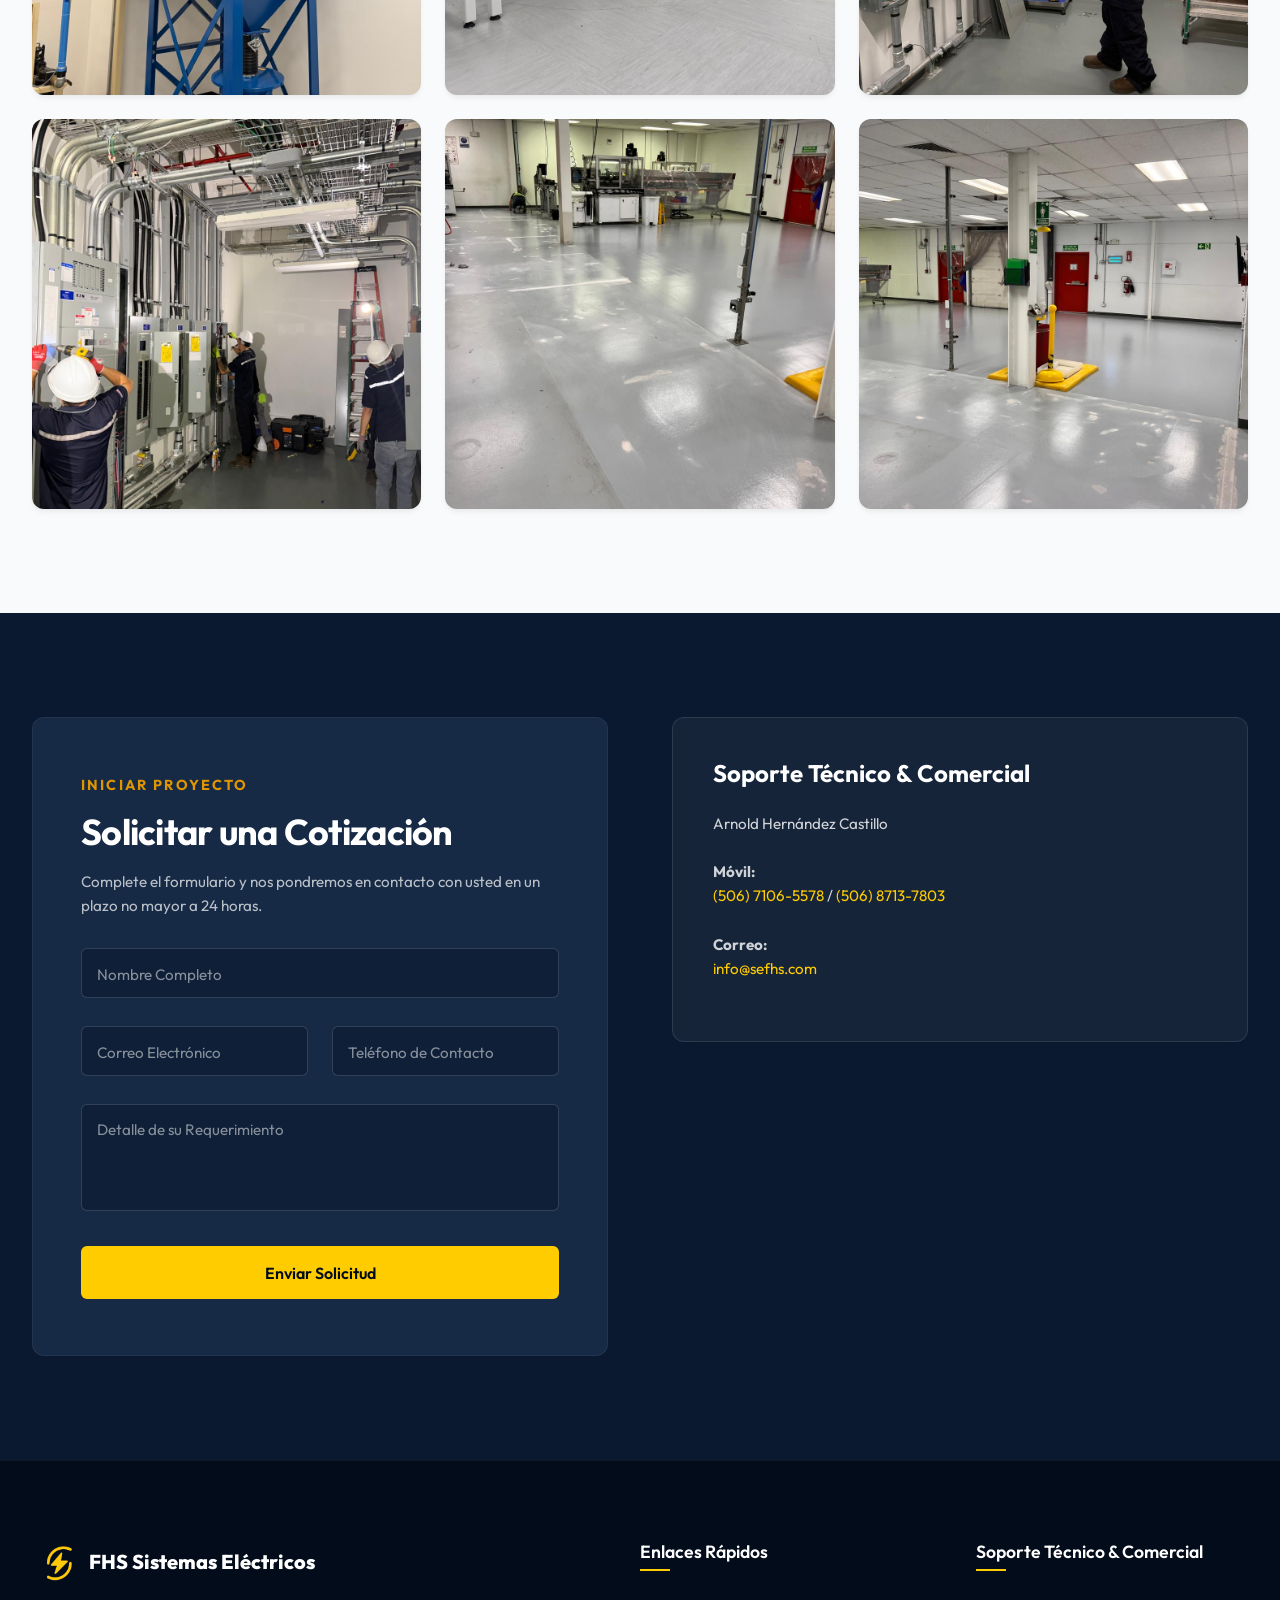
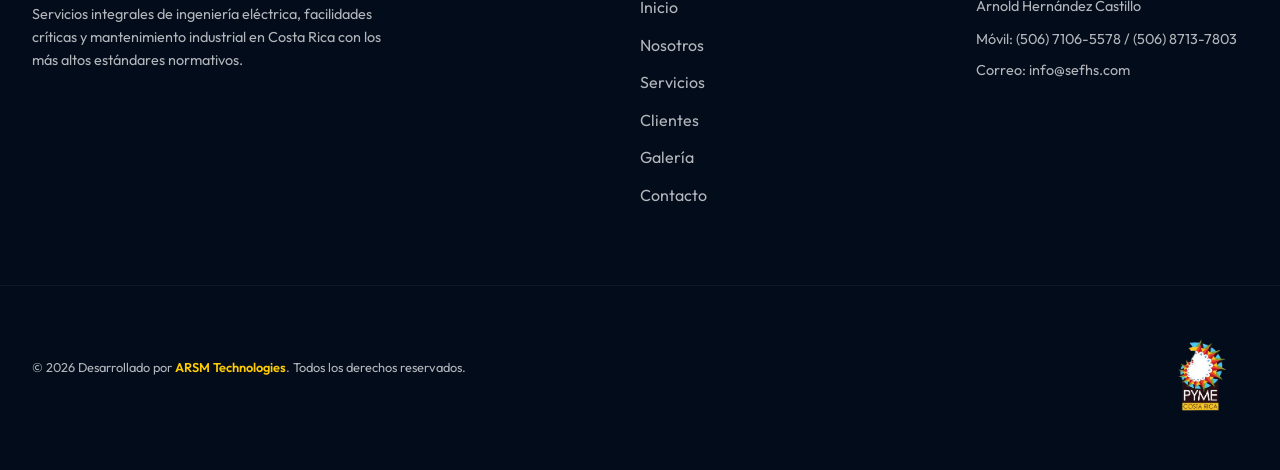
==== commit 93679be1: "Add files via upload" ====
--- a/index.html
+++ b/index.html
@@ -261,6 +261,22 @@
 <button class="btn btn-text open-modal" data-modal="modal-edificio">Ver detalles &rarr;</button>
 </div>
 
+<!-- Servicio 6 -->
+<div class="service-card fade-in-up" data-delay="200">
+<div class="service-icon">
+<svg viewBox="0 0 24 24" fill="none" stroke="currentColor" stroke-width="2">
+<path d="M17 21v-2a4 4 0 0 0-4-4H5a4 4 0 0 0-4 4v2" />
+<circle cx="9" cy="7" r="4" />
+<path d="M23 21v-2a4 4 0 0 0-3-3.87" />
+<path d="M16 3.13a4 4 0 0 1 0 7.75" />
+</svg>
+</div>
+<h3>Subcontratación de Personal</h3>
+<p>Provisión de personal técnico de mantenimiento por servicios profesionales y servicio
+handyman especializado para soporte temporal o permanente en su planta.</p>
+<button class="btn btn-text open-modal" data-modal="modal-personal">Ver detalles &rarr;</button>
+</div>
+
 </div>
 </div>
 </section>
@@ -698,6 +714,38 @@
 </div>
 </div>
 
+<!-- Modal 6: Subcontratación de Personal -->
+<div id="modal-personal" class="modal" role="dialog" aria-modal="true" aria-labelledby="title-modal-6">
+<div class="modal-content">
+<button class="modal-close" aria-label="Cerrar modal">&times;</button>
+<div class="modal-header">
+<div class="modal-header-icon">
+<svg viewBox="0 0 24 24" fill="none" stroke="currentColor" stroke-width="2">
+<path d="M17 21v-2a4 4 0 0 0-4-4H5a4 4 0 0 0-4 4v2" />
+</svg>
+</div>
+<h3 id="title-modal-6">Subcontratación de Personal (Staffing & Handyman)</h3>
+</div>
+<div class="modal-body">
+<p class="modal-lead">Flexibilice sus costos de operación contando con personal técnico especializado,
+capacitado y listo para sumarse a su equipo de mantenimiento.</p>
+<h4 class="mt-20">Alcance Técnico del Servicio:</h4>
+<ul class="modal-list">
+<li><strong>Técnicos por Servicios Profesionales:</strong> Personal calificado (electricistas,
+electromecánicos) por horas, días o semanas para proyectos de ampliación o paros de planta.</li>
+<li><strong>Servicio Handyman en Sitio:</strong> Asignación fija o periódica de un técnico de
+mantenimiento general para realizar preventivos rutinarios de infraestructura edilicia.</li>
+<li><strong>Cumplimiento de Obligaciones Laborales:</strong> FHS se encarga de la gestión total
+obrero-patronal, seguros e inducción de seguridad laboral (HSE), mitigando el riesgo legal para
+su empresa.</li>
+</ul>
+</div>
+<div class="modal-footer">
+<a href="#contacto" class="btn btn-accent close-modal-action">Solicitar este Servicio</a>
+</div>
+</div>
+</div>
+
 <!-- Custom JS -->
 <script src="app.js"></script>
 </body>
--- a/styles.css
+++ b/styles.css
@@ -194,12 +194,8 @@
 grid-column: span 2;
 }
 
-.service-card:nth-child(4) {
-grid-column: 2 / span 2;
-}
-
-.service-card:nth-child(5) {
-grid-column: 4 / span 2;
+.service-card:nth-child(n+4) {
+grid-column: span 2;
 }
 
 /* Buttons */
@@ -629,14 +625,14 @@
 }
 
 .client-logo-card {
-width: 180px;
-height: 70px;
-background-color: var(--color-bg-light);
+width: 120px;
+height: 80px;
+background-color: #f0f4f8;
 border-radius: var(--border-radius-sm);
 display: flex;
 align-items: center;
 justify-content: center;
-border: 1px solid rgba(15, 23, 42, 0.05);
+border: 1px solid rgba(15, 23, 42, 0.1);
 transition: var(--transition-fast);
 padding: 0 1rem;
 cursor: default;
@@ -645,11 +641,7 @@
 }
 
 .client-logo-card span {
-font-weight: 700;
-font-size: 0.95rem;
-color: var(--color-text-muted);
-text-align: center;
-letter-spacing: -0.01em;
+display: none;
 }
 
 .client-logo-card:hover {
@@ -1591,12 +1583,8 @@
 grid-column: span 2;
 }
 
-.service-card:nth-child(4) {
-grid-column: 1 / span 2;
-}
-
-.service-card:nth-child(5) {
-grid-column: 3 / span 2;
+.service-card:nth-child(n+4) {
+grid-column: span 2;
 }
 }
 
@@ -1619,11 +1607,7 @@
 grid-column: auto;
 }
 
-.service-card:nth-child(4) {
+.service-card:nth-child(n+4) {
 grid-column: auto;
 }
-
-.service-card:nth-child(5) {
-grid-column: auto;
-}
 }
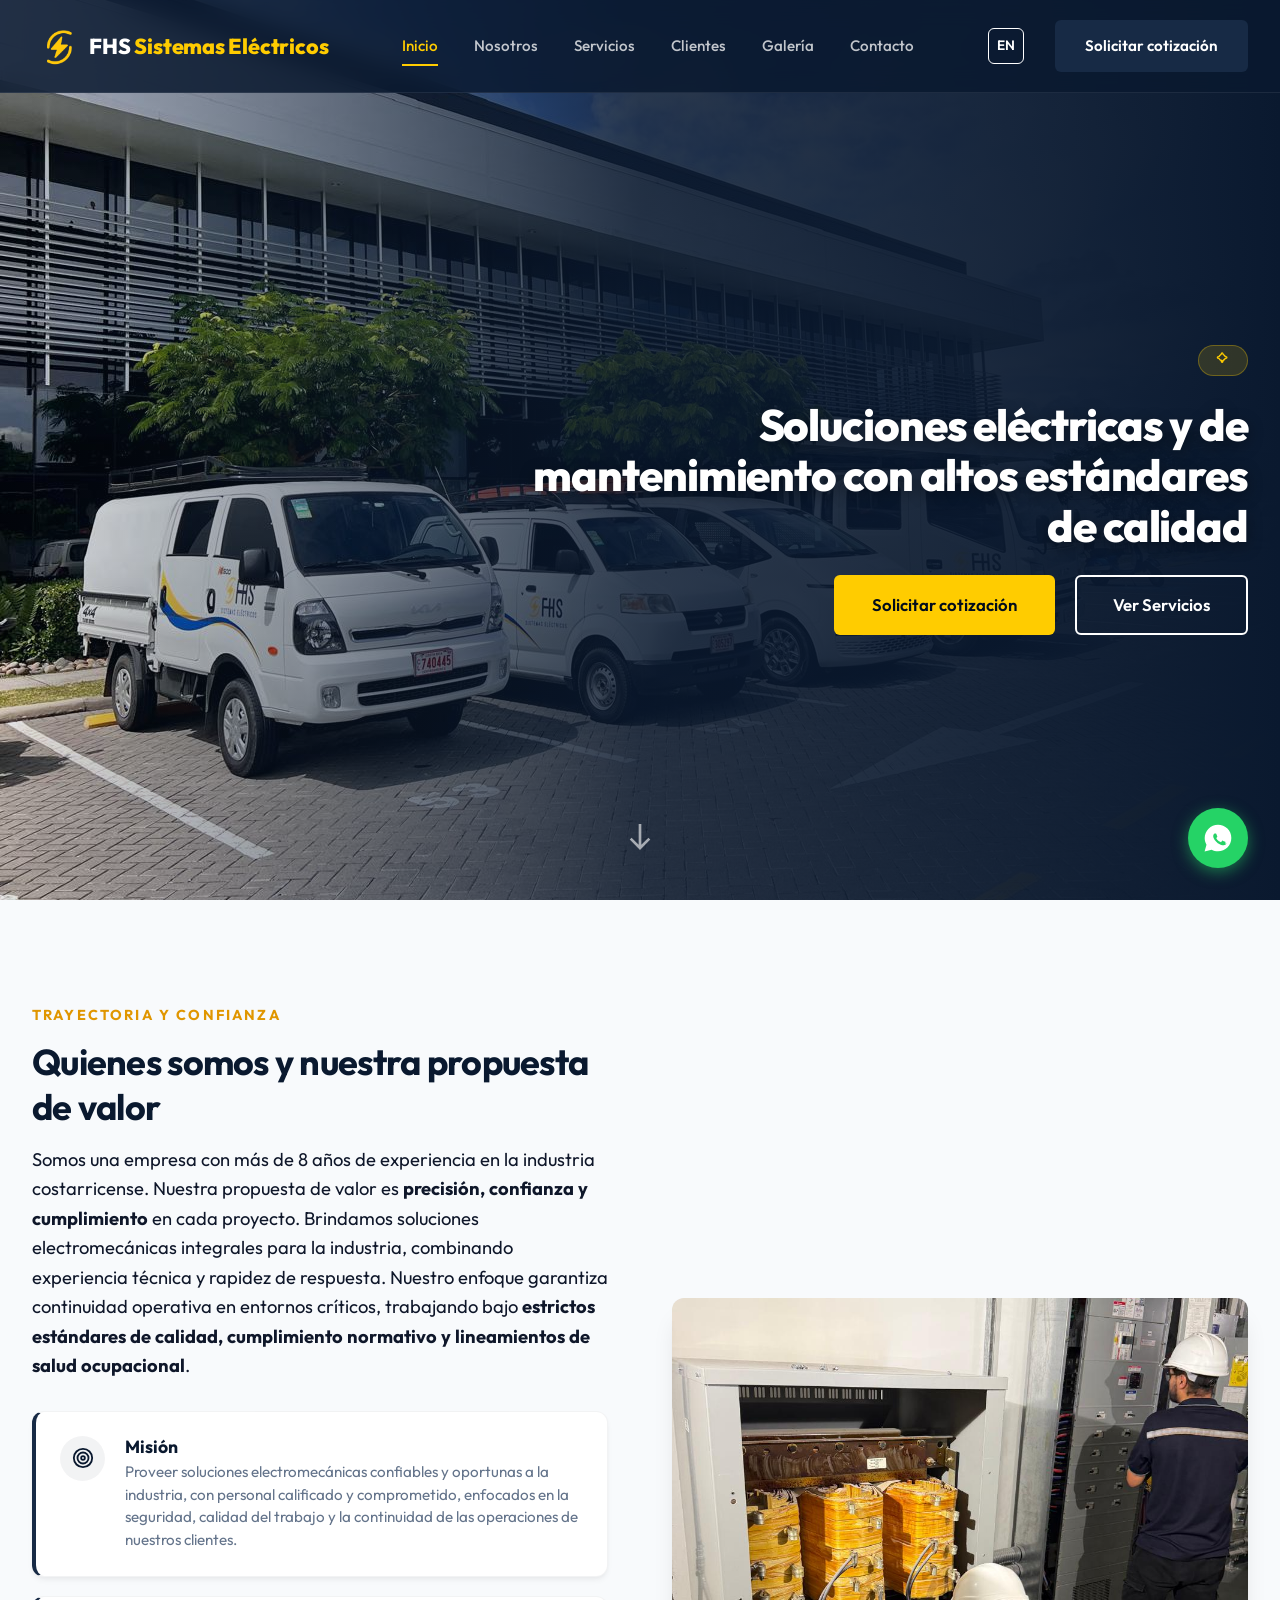
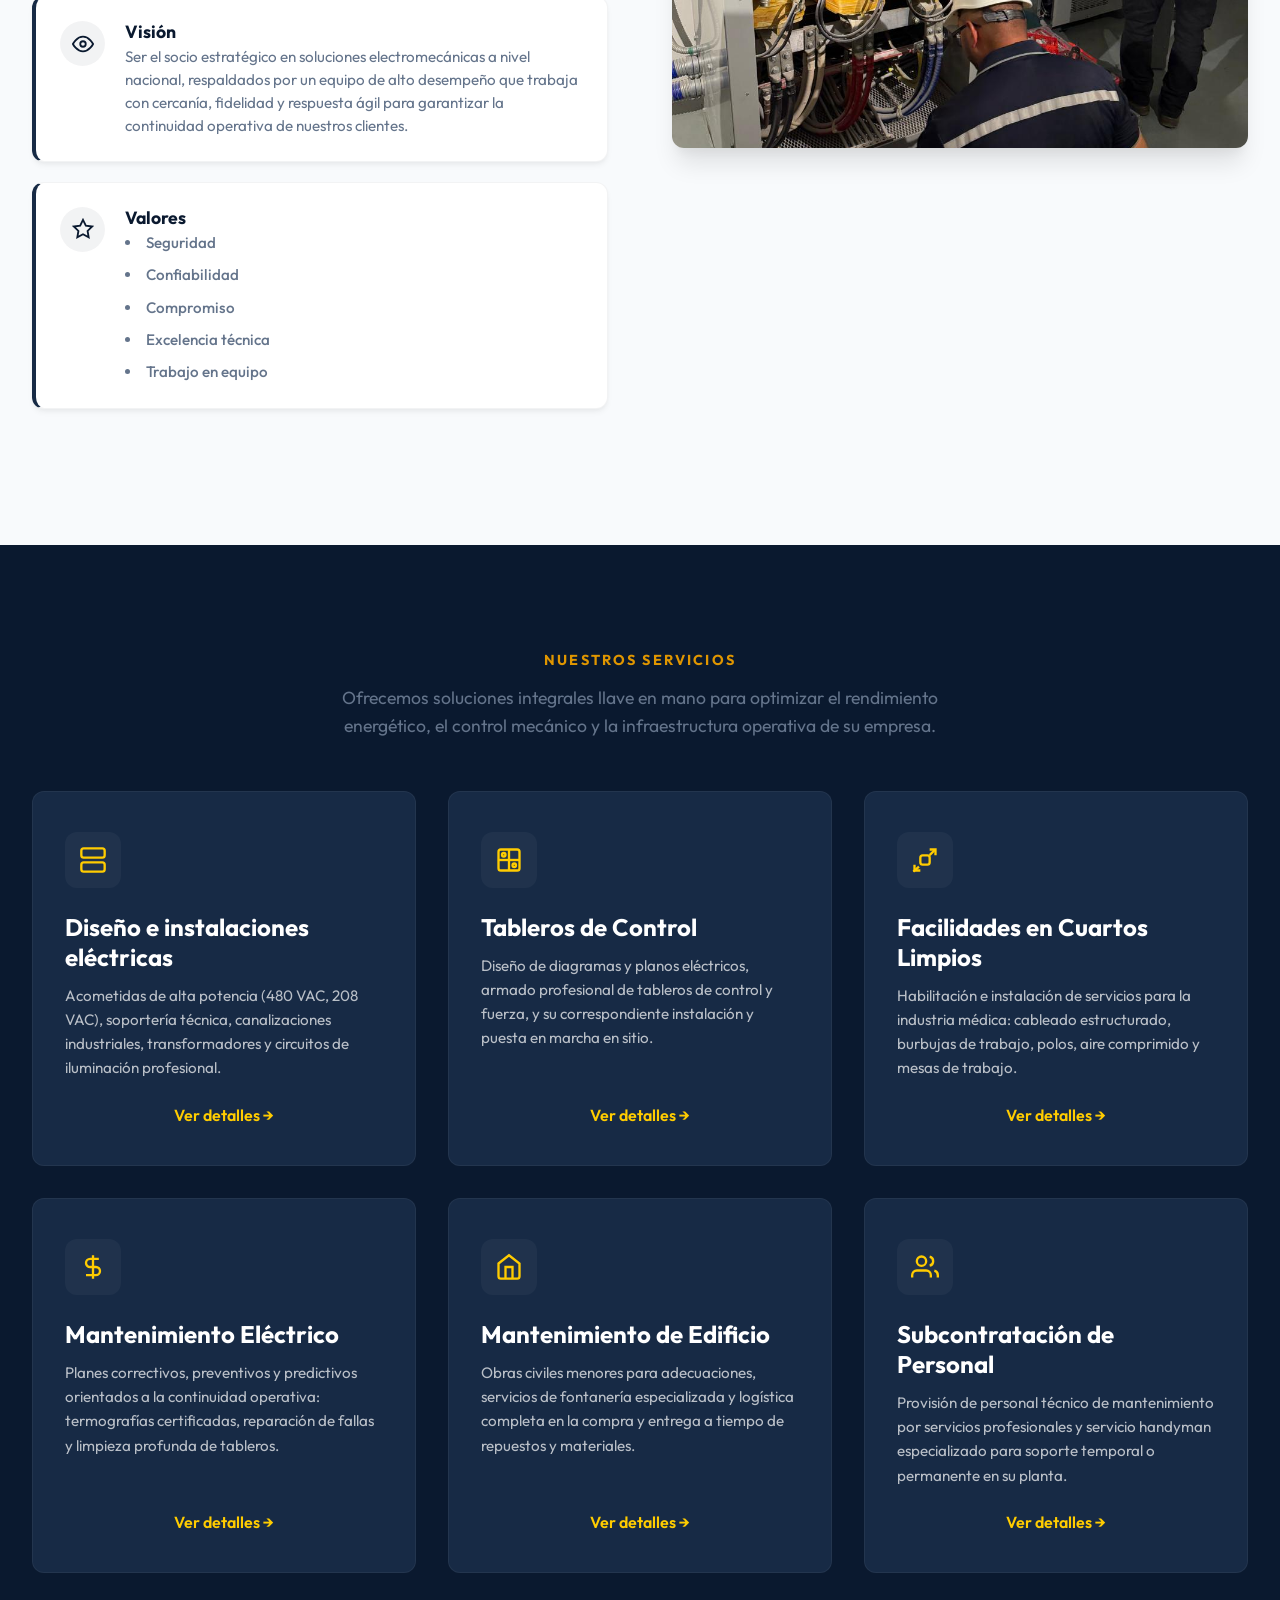
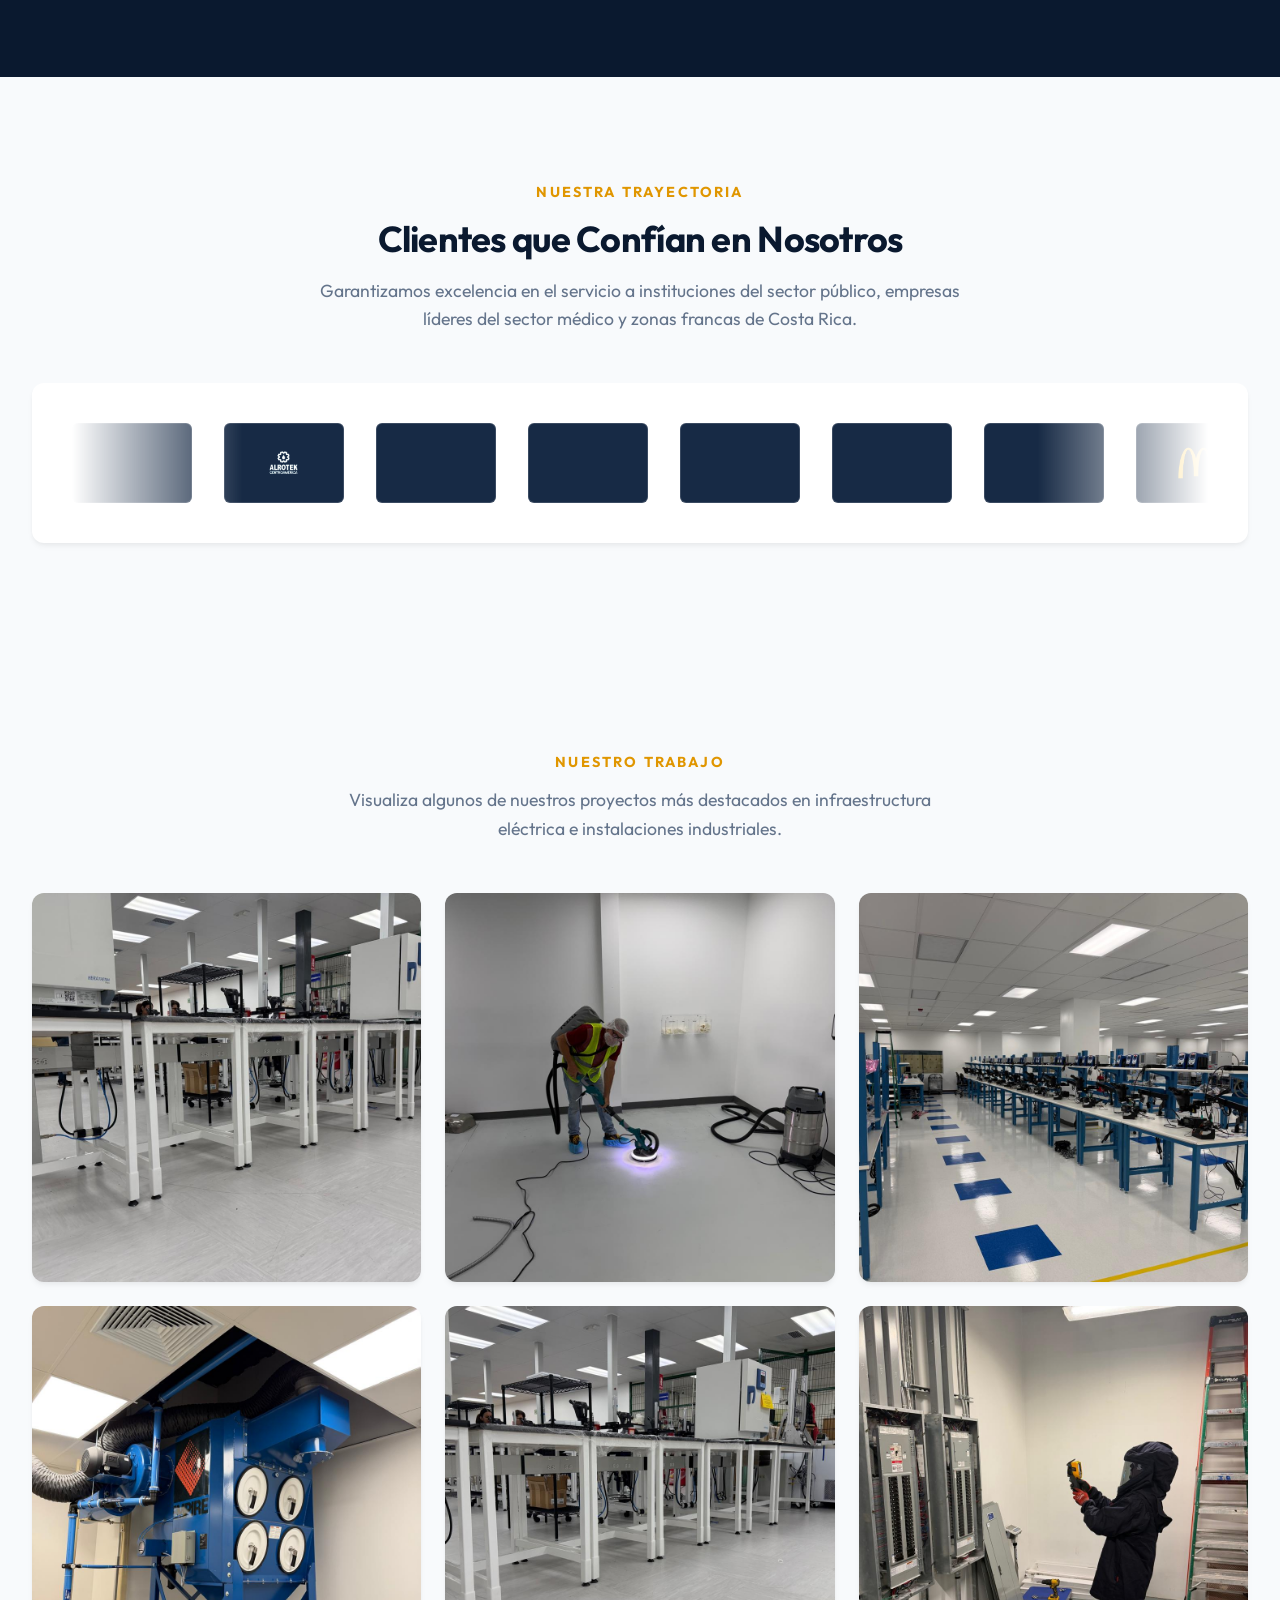
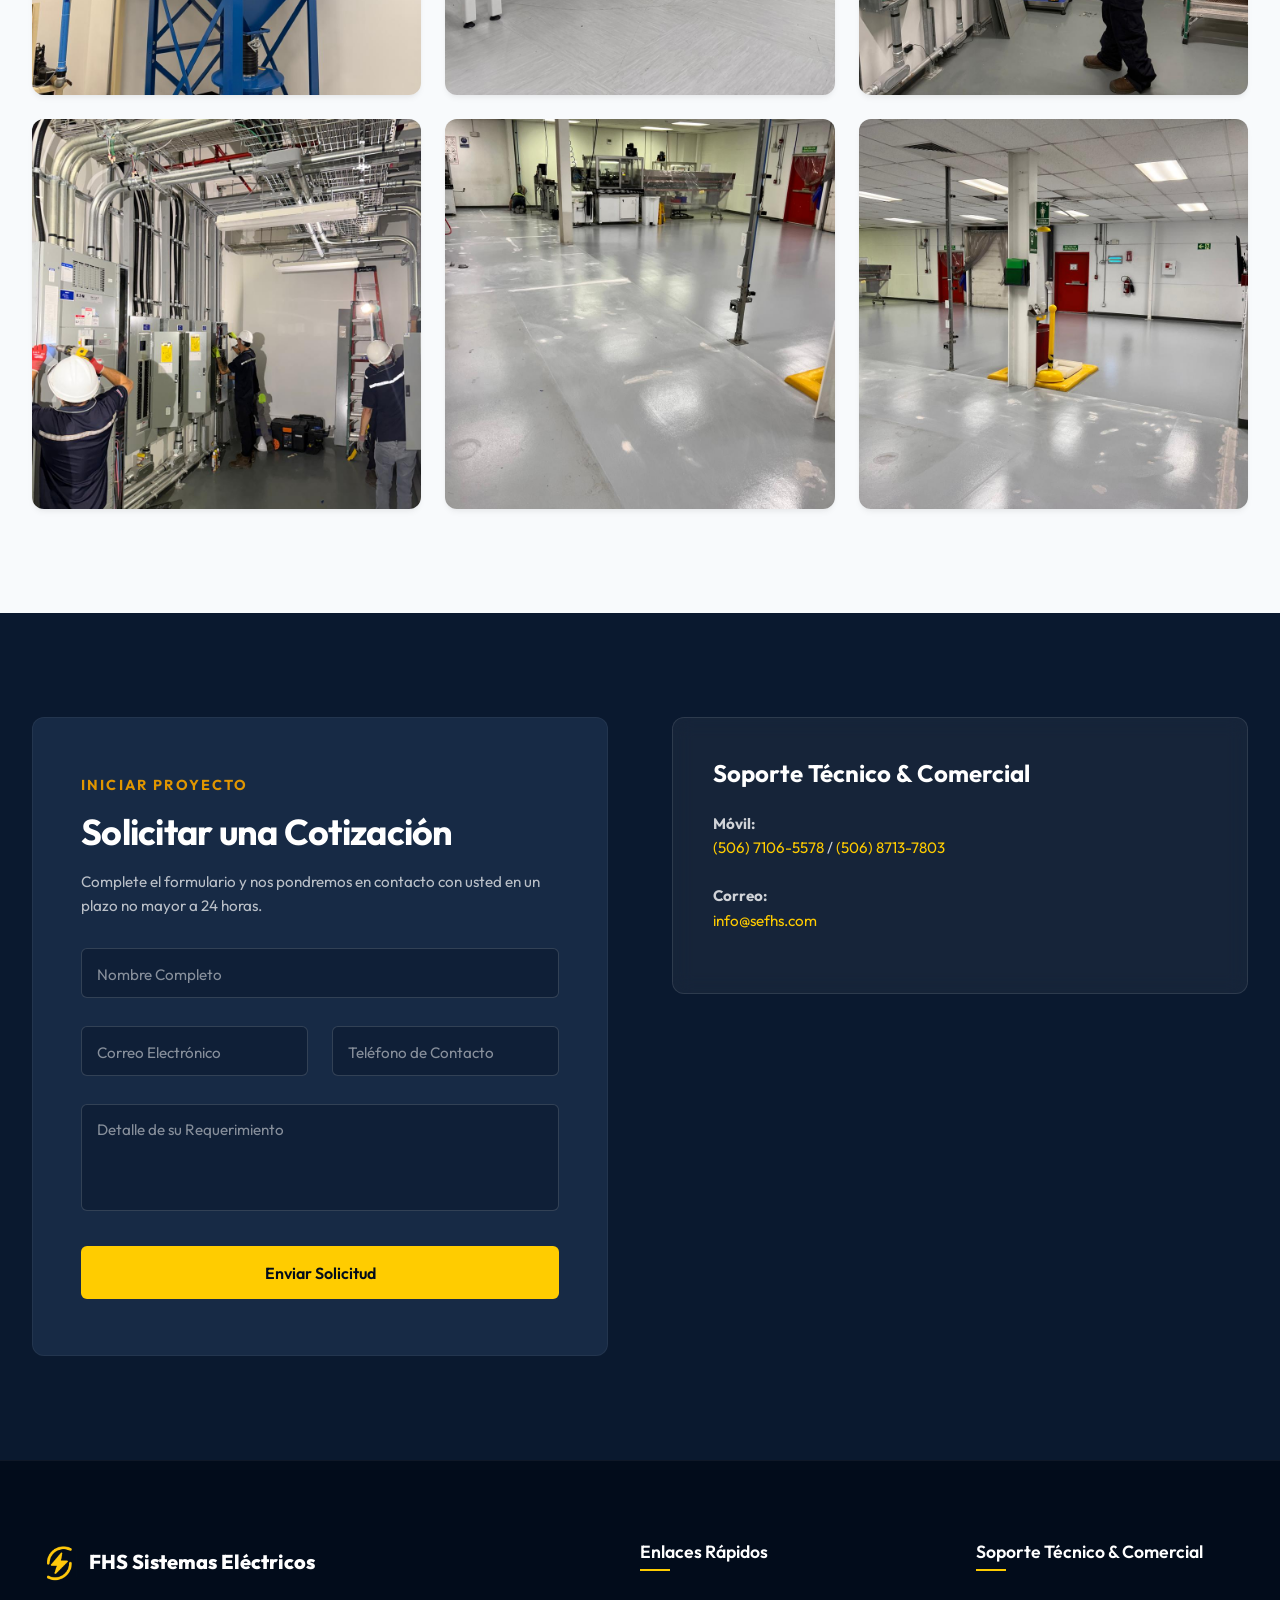
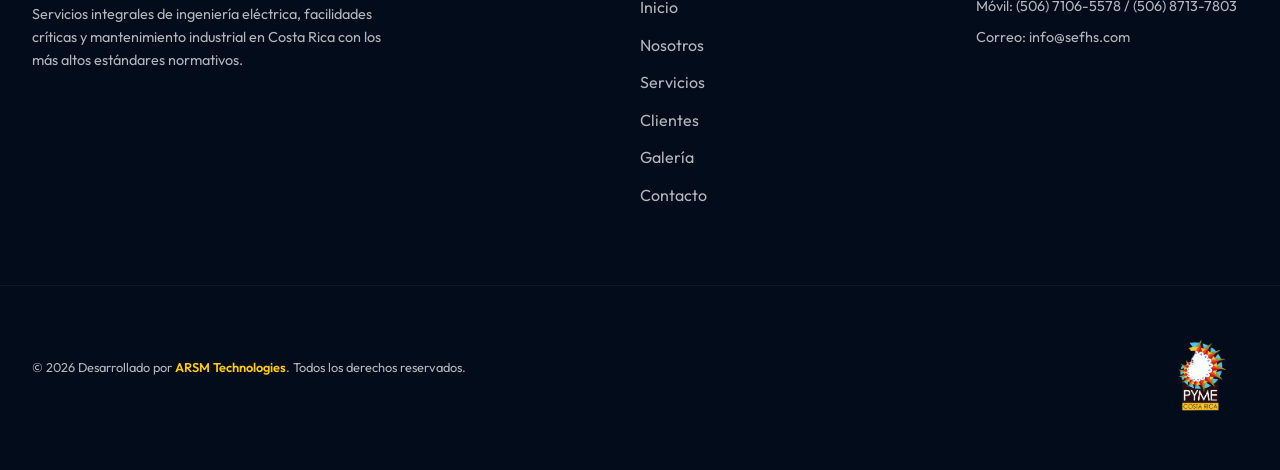
==== commit 21250e51: "Add files via upload" ====
--- a/index.html
+++ b/index.html
@@ -466,8 +466,7 @@
 <div class="contacto-info-wrapper">
 <div class="contact-info-box">
 <h3>Soporte Técnico & Comercial</h3>
-<p class="mt-20">Arnold Hernández Castillo</p>
-<p class="mt-15">
+<p class="mt-20">
 <strong>Móvil:</strong><br>
 <a href="tel:+50671065578">(506) 7106-5578</a> / <a href="tel:+50687137803">(506) 8713-7803</a>
 </p>
@@ -511,7 +510,6 @@
 
 <div class="footer-col contact-col">
 <h4>Soporte Técnico & Comercial</h4>
-<p>Arnold Hernández Castillo</p>
 <p class="mt-10">Móvil: <a href="tel:+50671065578">(506) 7106-5578</a> / <a href="tel:+50687137803">(506) 8713-7803</a></p>
 <p>Correo: <a href="mailto:info@sefhs.com">info@sefhs.com</a></p>
 </div>
@@ -734,9 +732,9 @@
 <li><strong>Técnicos por Servicios Profesionales:</strong> Personal calificado (electricistas,
 electromecánicos) por horas, días o semanas para proyectos de ampliación o paros de planta.</li>
 <li><strong>Servicio Handyman en Sitio:</strong> Asignación fija o periódica de un técnico de
-mantenimiento general para realizar preventivos rutinarios de infraestructura edilicia.</li>
+mantenimiento general para realizar preventivos rutinarios.</li>
 <li><strong>Cumplimiento de Obligaciones Laborales:</strong> FHS se encarga de la gestión total
-obrero-patronal, seguros e inducción de seguridad laboral (HSE), mitigando el riesgo legal para
+obrero-patronal, seguros e inducción de seguridad laboral, mitigando el riesgo legal para
 su empresa.</li>
 </ul>
 </div>
--- a/styles.css
+++ b/styles.css
@@ -627,12 +627,12 @@
 .client-logo-card {
 width: 120px;
 height: 80px;
-background-color: #f0f4f8;
+background-color: var(--color-primary-light);
 border-radius: var(--border-radius-sm);
 display: flex;
 align-items: center;
 justify-content: center;
-border: 1px solid rgba(15, 23, 42, 0.1);
+border: 1px solid rgba(255, 255, 255, 0.15);
 transition: var(--transition-fast);
 padding: 0 1rem;
 cursor: default;
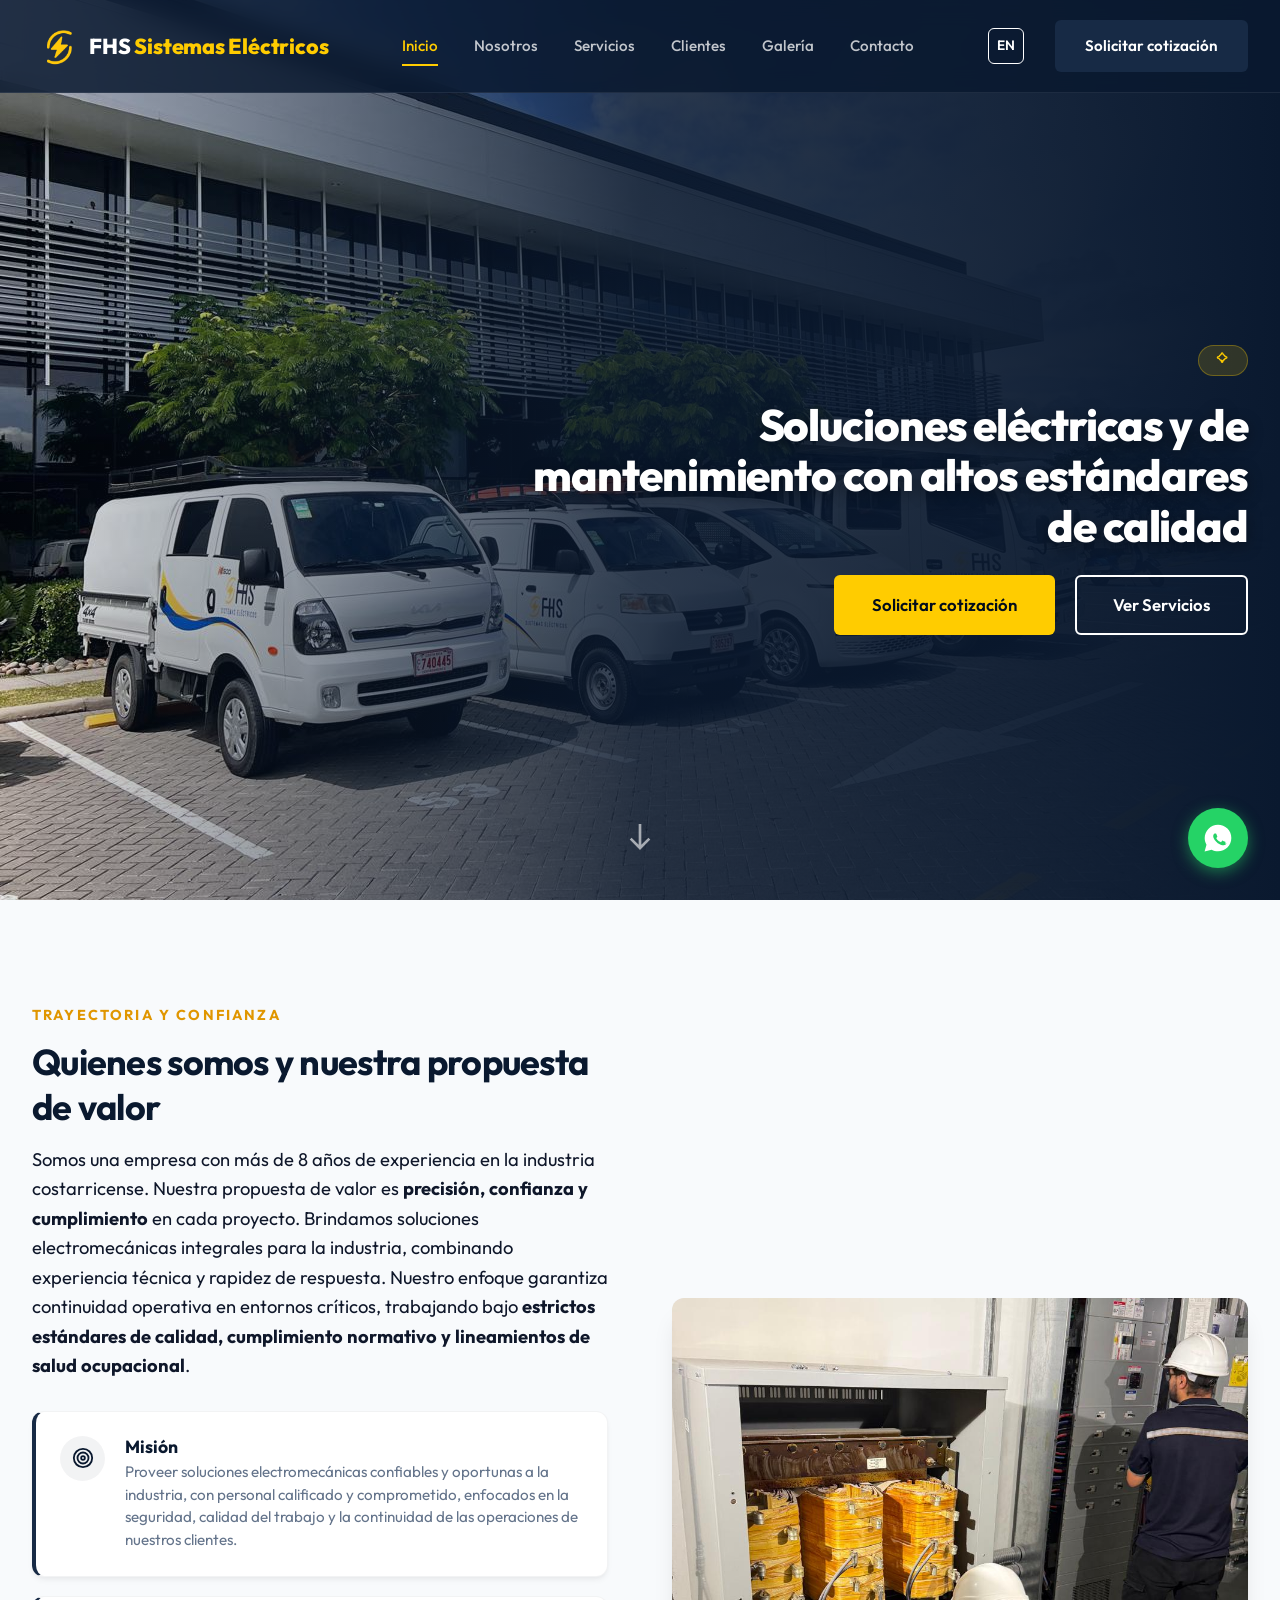
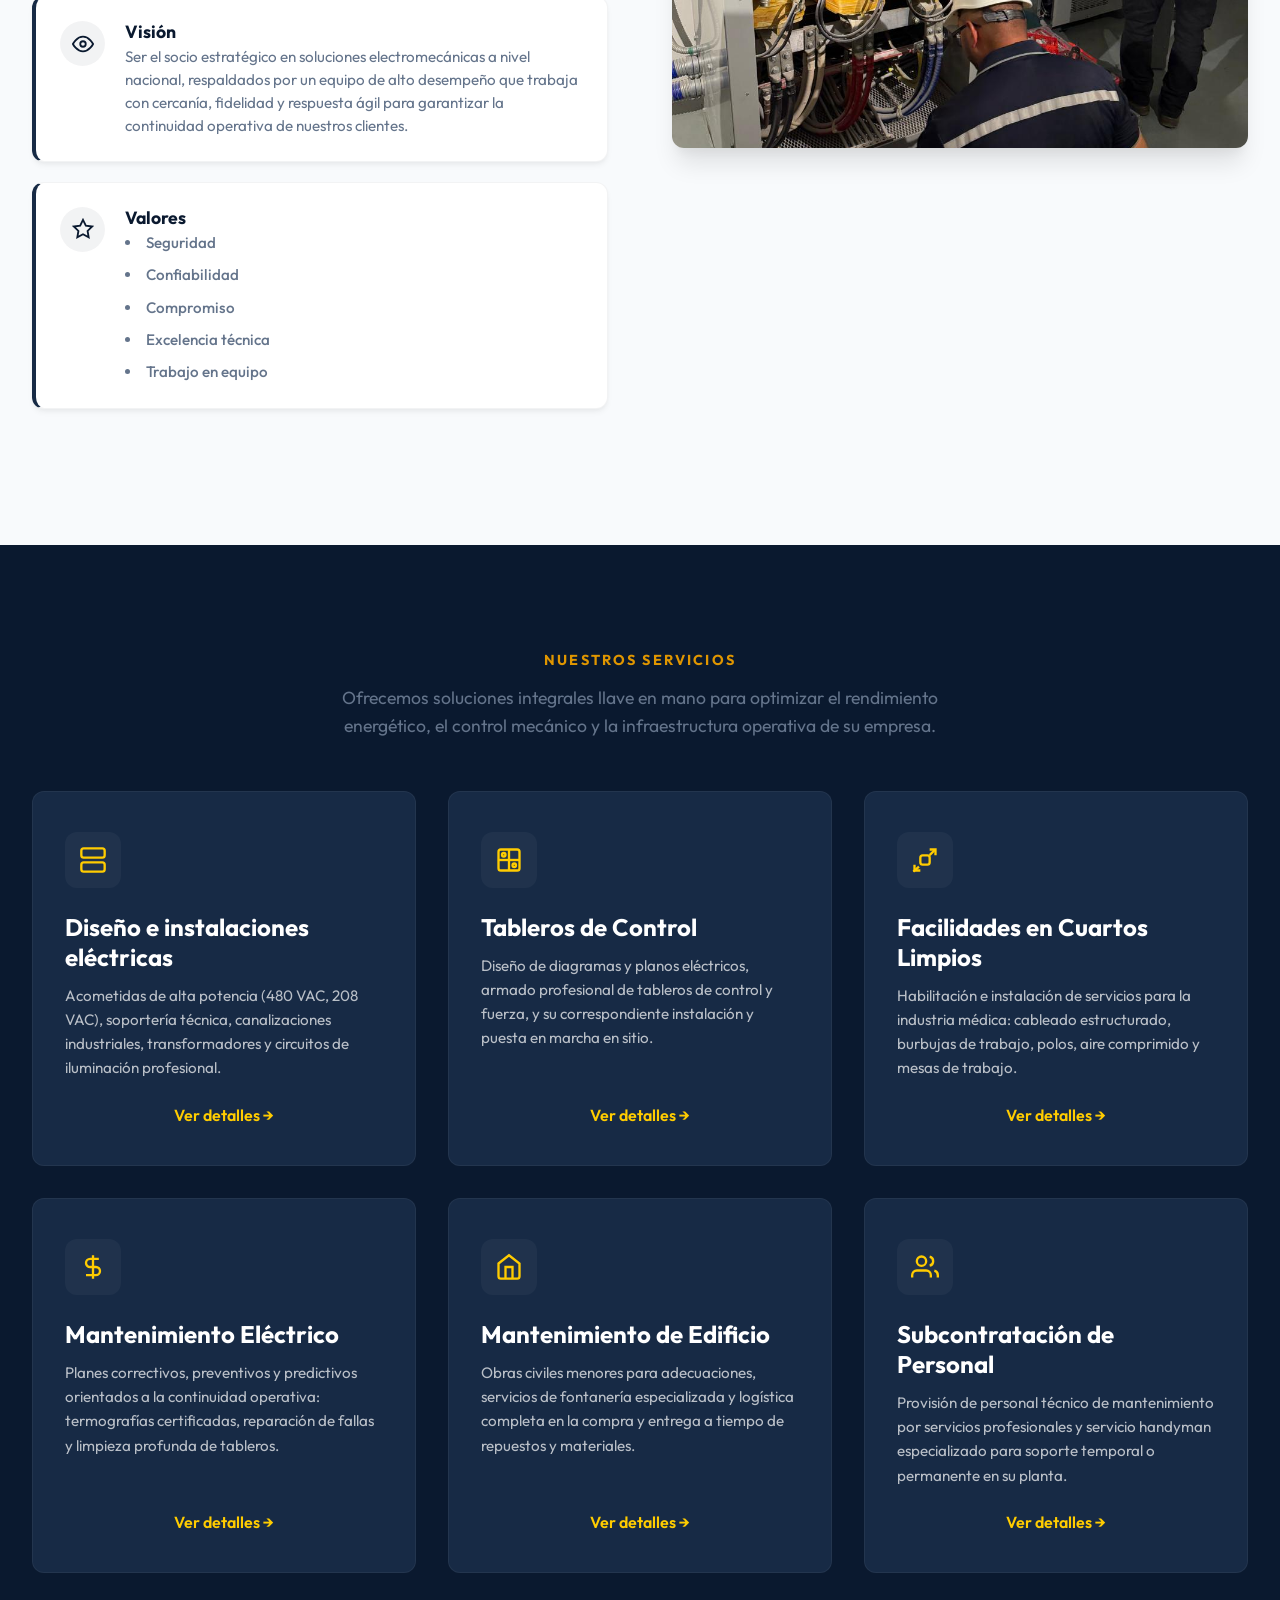
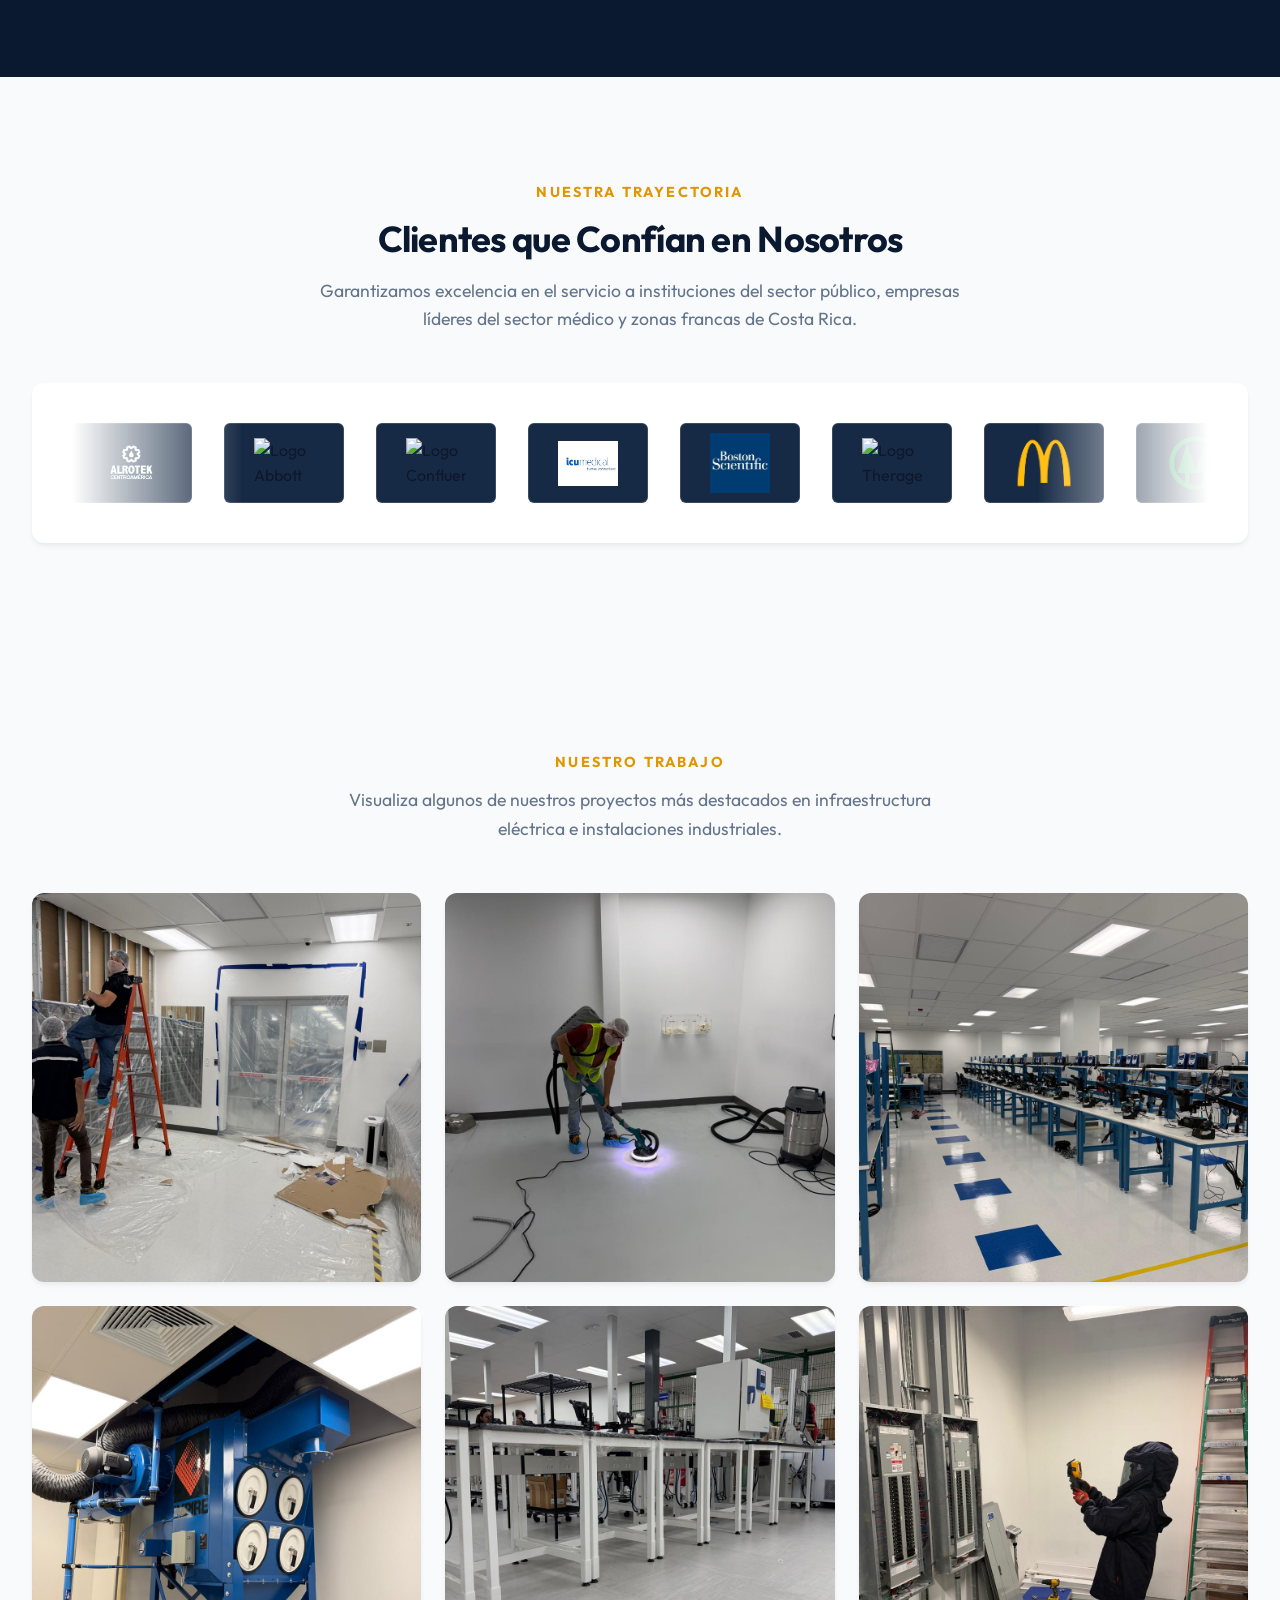
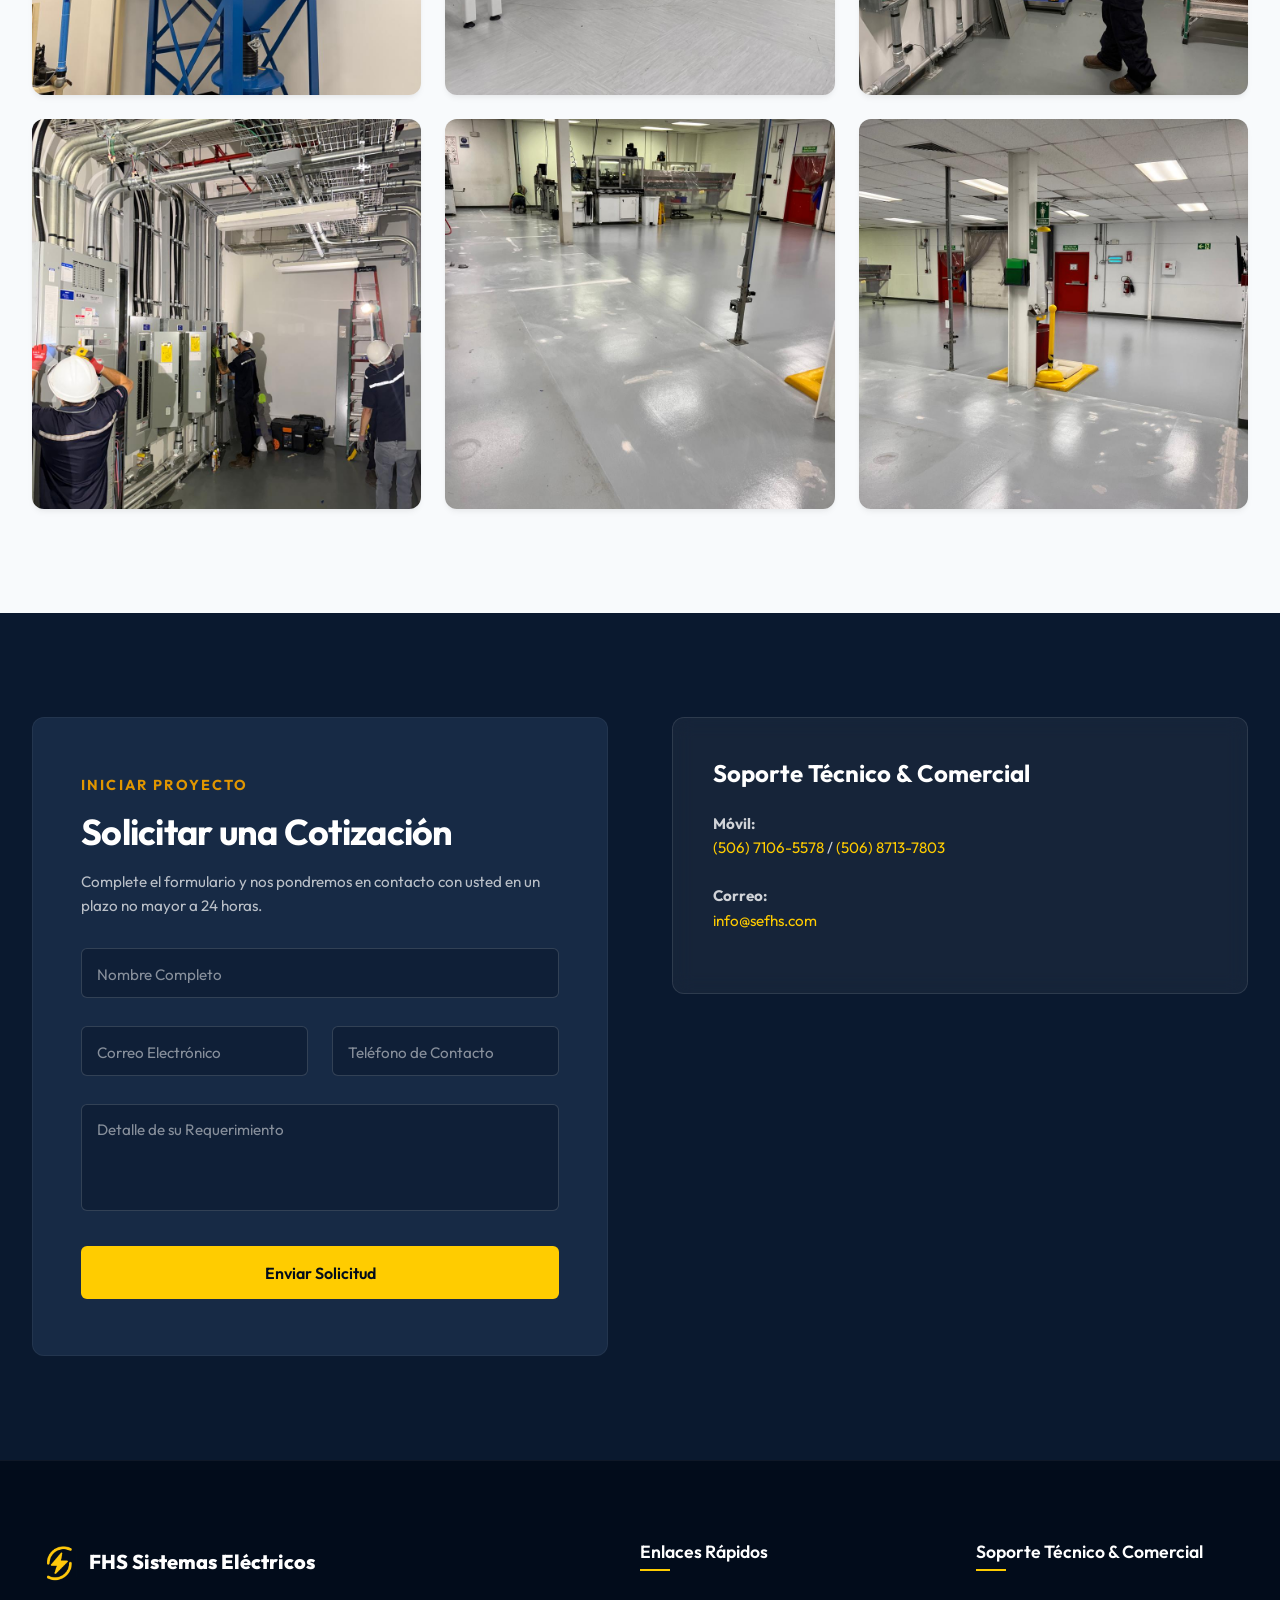
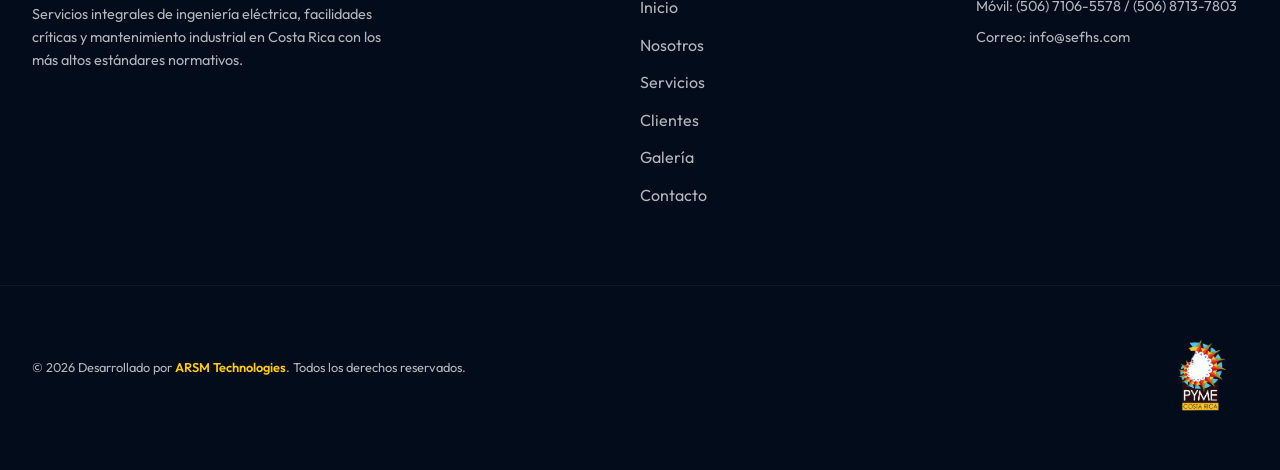
==== commit 9496f291: "Add files via upload" ====
--- a/index.html
+++ b/index.html
@@ -301,11 +301,26 @@
 <img src="images/logo-Alrotek.png" alt="Logo Alrotek" class="client-logo-img">
 <span>Alrotek</span>
 </div>
-<div class="client-logo-card"><span>Abbott</span></div>
-<div class="client-logo-card"><span>Confluent</span></div>
-<div class="client-logo-card"><span>ICU Medical</span></div>
-<div class="client-logo-card"><span>Boston Scientific</span></div>
-<div class="client-logo-card"><span>Theragenics</span></div>
+<div class="client-logo-card">
+<img src="images/logo-abbott.png" alt="Logo Abbott" class="client-logo-img">
+<span>Abbott</span>
+</div>
+<div class="client-logo-card">
+<img src="images/logo-confluent.png" alt="Logo Confluent" class="client-logo-img">
+<span>Confluent</span>
+</div>
+<div class="client-logo-card">
+<img src="images/logo-icu-medical.png" alt="Logo ICU Medical" class="client-logo-img">
+<span>ICU Medical</span>
+</div>
+<div class="client-logo-card">
+<img src="images/logo-boston-scientific.png" alt="Logo Boston Scientific" class="client-logo-img">
+<span>Boston Scientific</span>
+</div>
+<div class="client-logo-card">
+<img src="images/logo-theragenics.png" alt="Logo Theragenics" class="client-logo-img">
+<span>Theragenics</span>
+</div>
 <div class="client-logo-card">
 <img src="images/logo-arcos-dorados.png" alt="Logo Arcos Dorados" class="client-logo-img">
 <span>Arcos Dorados</span>
@@ -331,11 +346,26 @@
 </div>
 <!-- Duplicados (Necesarios para el efecto de scroll infinito) -->
 <div class="client-logo-card"><span>Establishment Labs</span></div>
-<div class="client-logo-card"><span>Abbott</span></div>
-<div class="client-logo-card"><span>Confluent</span></div>
-<div class="client-logo-card"><span>ICU Medical</span></div>
-<div class="client-logo-card"><span>Boston Scientific</span></div>
-<div class="client-logo-card"><span>Theragenics</span></div>
+<div class="client-logo-card">
+<img src="images/logo-abbott.png" alt="Logo Abbott" class="client-logo-img">
+<span>Abbott</span>
+</div>
+<div class="client-logo-card">
+<img src="images/logo-confluent.png" alt="Logo Confluent" class="client-logo-img">
+<span>Confluent</span>
+</div>
+<div class="client-logo-card">
+<img src="images/logo-icu-medical.png" alt="Logo ICU Medical" class="client-logo-img">
+<span>ICU Medical</span>
+</div>
+<div class="client-logo-card">
+<img src="images/logo-boston-scientific.png" alt="Logo Boston Scientific" class="client-logo-img">
+<span>Boston Scientific</span>
+</div>
+<div class="client-logo-card">
+<img src="images/logo-theragenics.png" alt="Logo Theragenics" class="client-logo-img">
+<span>Theragenics</span>
+</div>
 <div class="client-logo-card">
 <img src="images/logo-arcos-dorados.png" alt="Logo Arcos Dorados" class="client-logo-img">
 <span>Arcos Dorados</span>
--- a/styles.css
+++ b/styles.css
@@ -644,6 +644,11 @@
 display: none;
 }
 
+/* Ocultar los cuadros que no tienen imagen (solo tienen texto) */
+.client-logo-card:not(:has(img)) {
+display: none;
+}
+
 .client-logo-card:hover {
 border-color: var(--color-accent);
 background-color: var(--color-bg-white);
@@ -655,9 +660,9 @@
 }
 
 .client-logo-img {
-max-width: 40px;
+max-width: 60px;
 /* Limita el ancho para que no desborde la tarjeta */
-max-height: 40px;
+max-height: 60px;
 /* Limita el alto */
 object-fit: contain;
 /* Asegura que el logo no se deforme ni se estire */
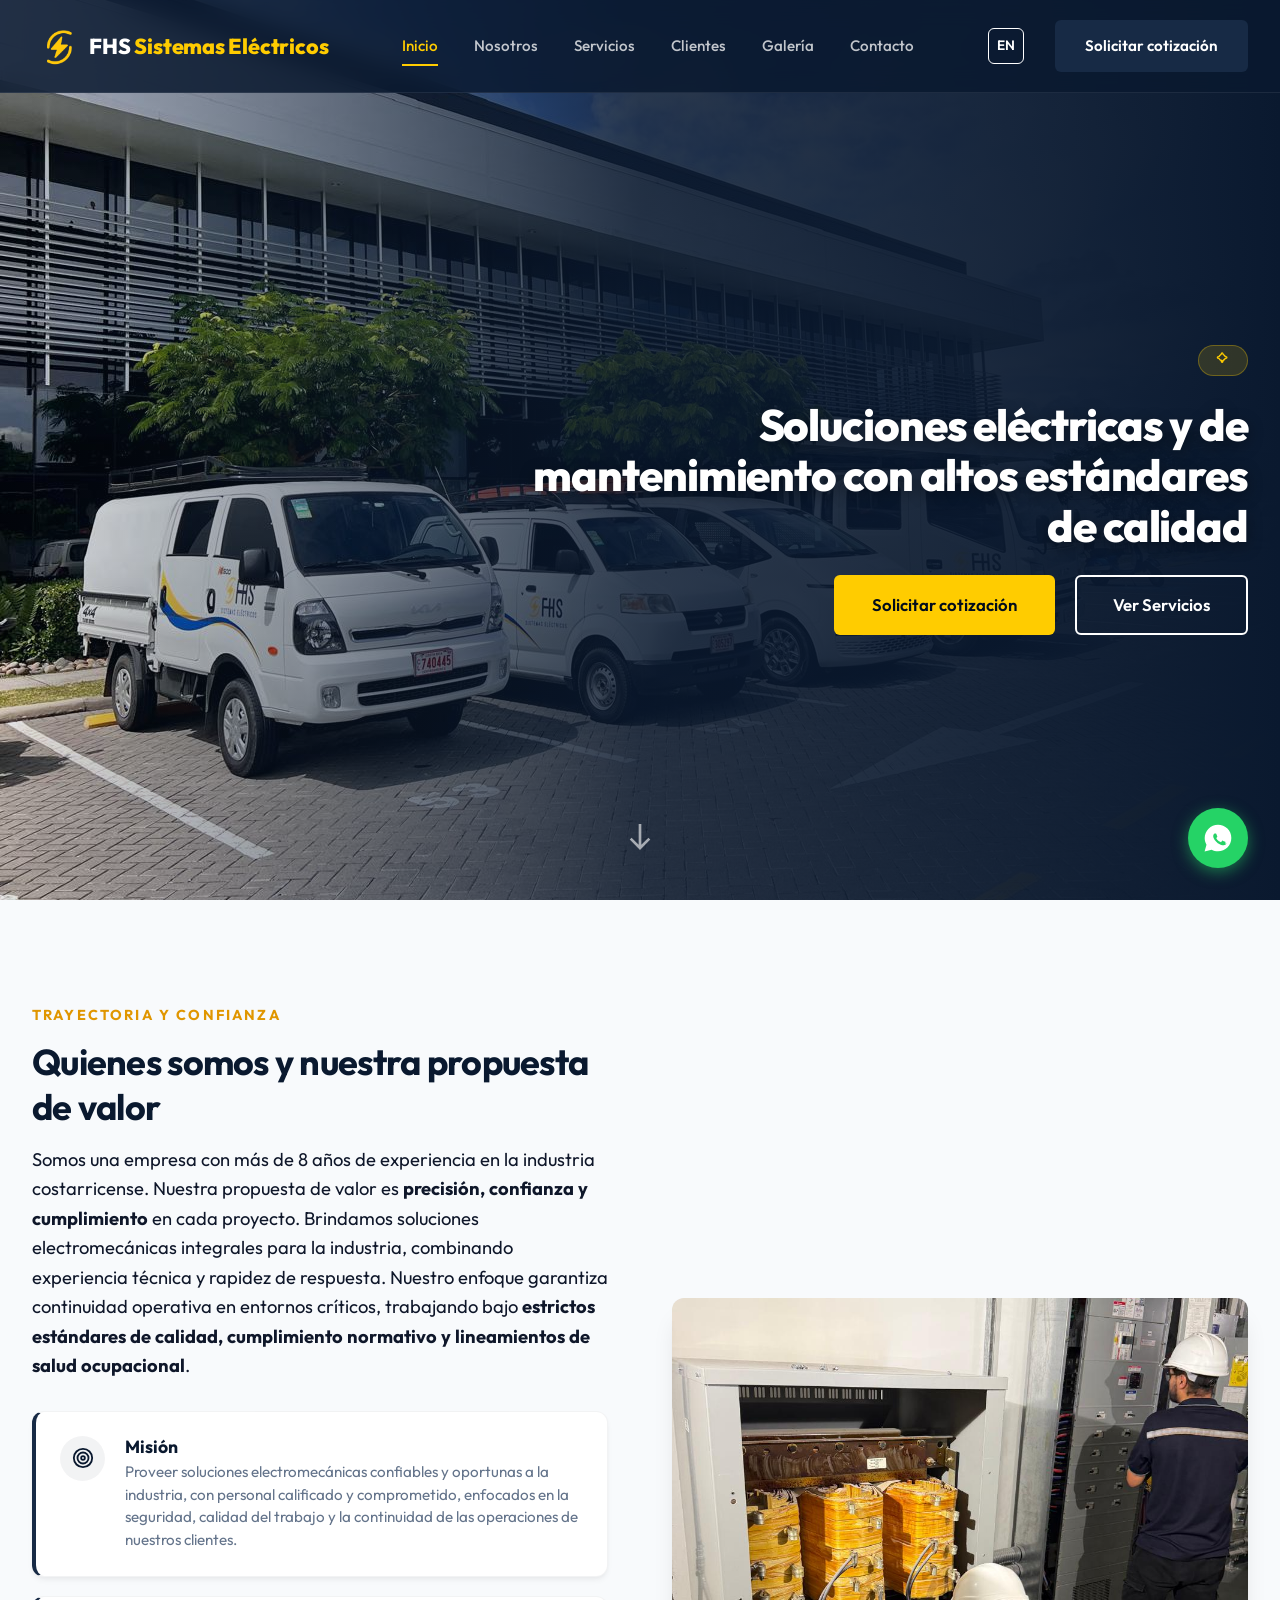
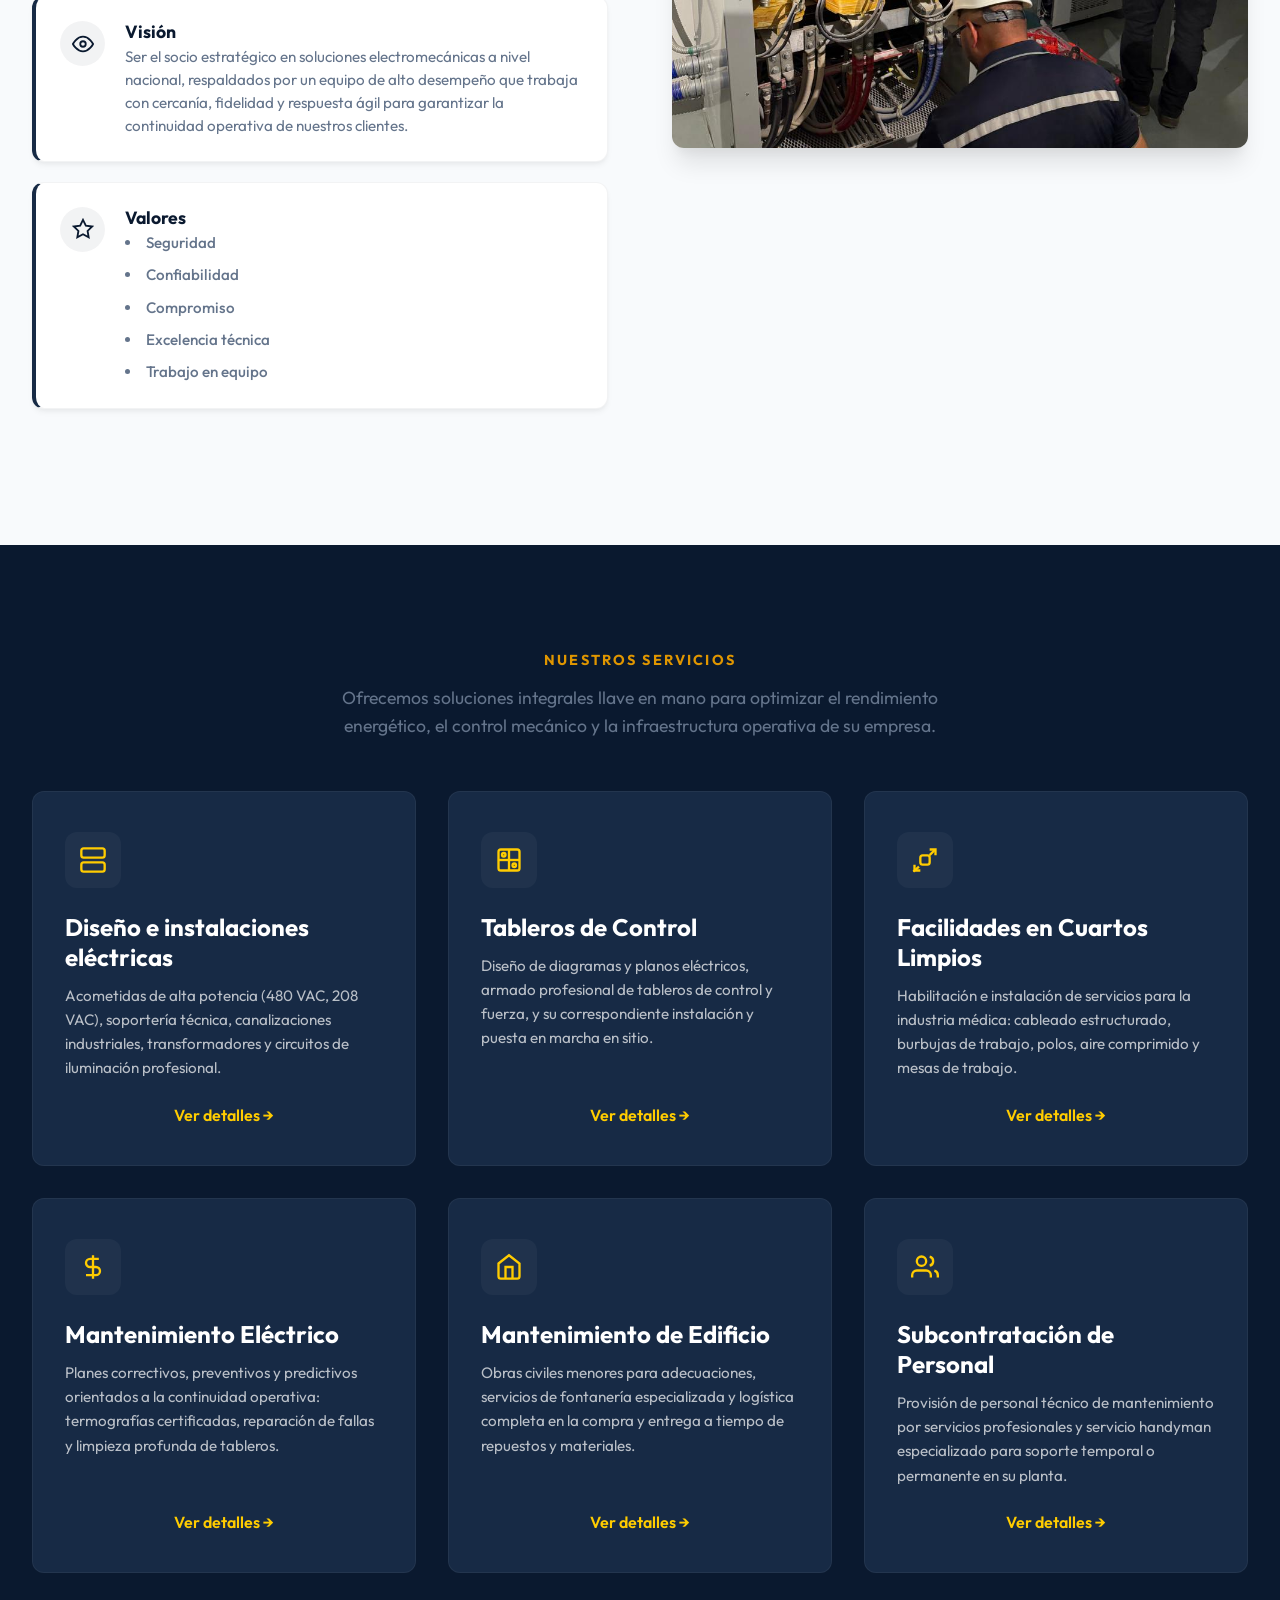
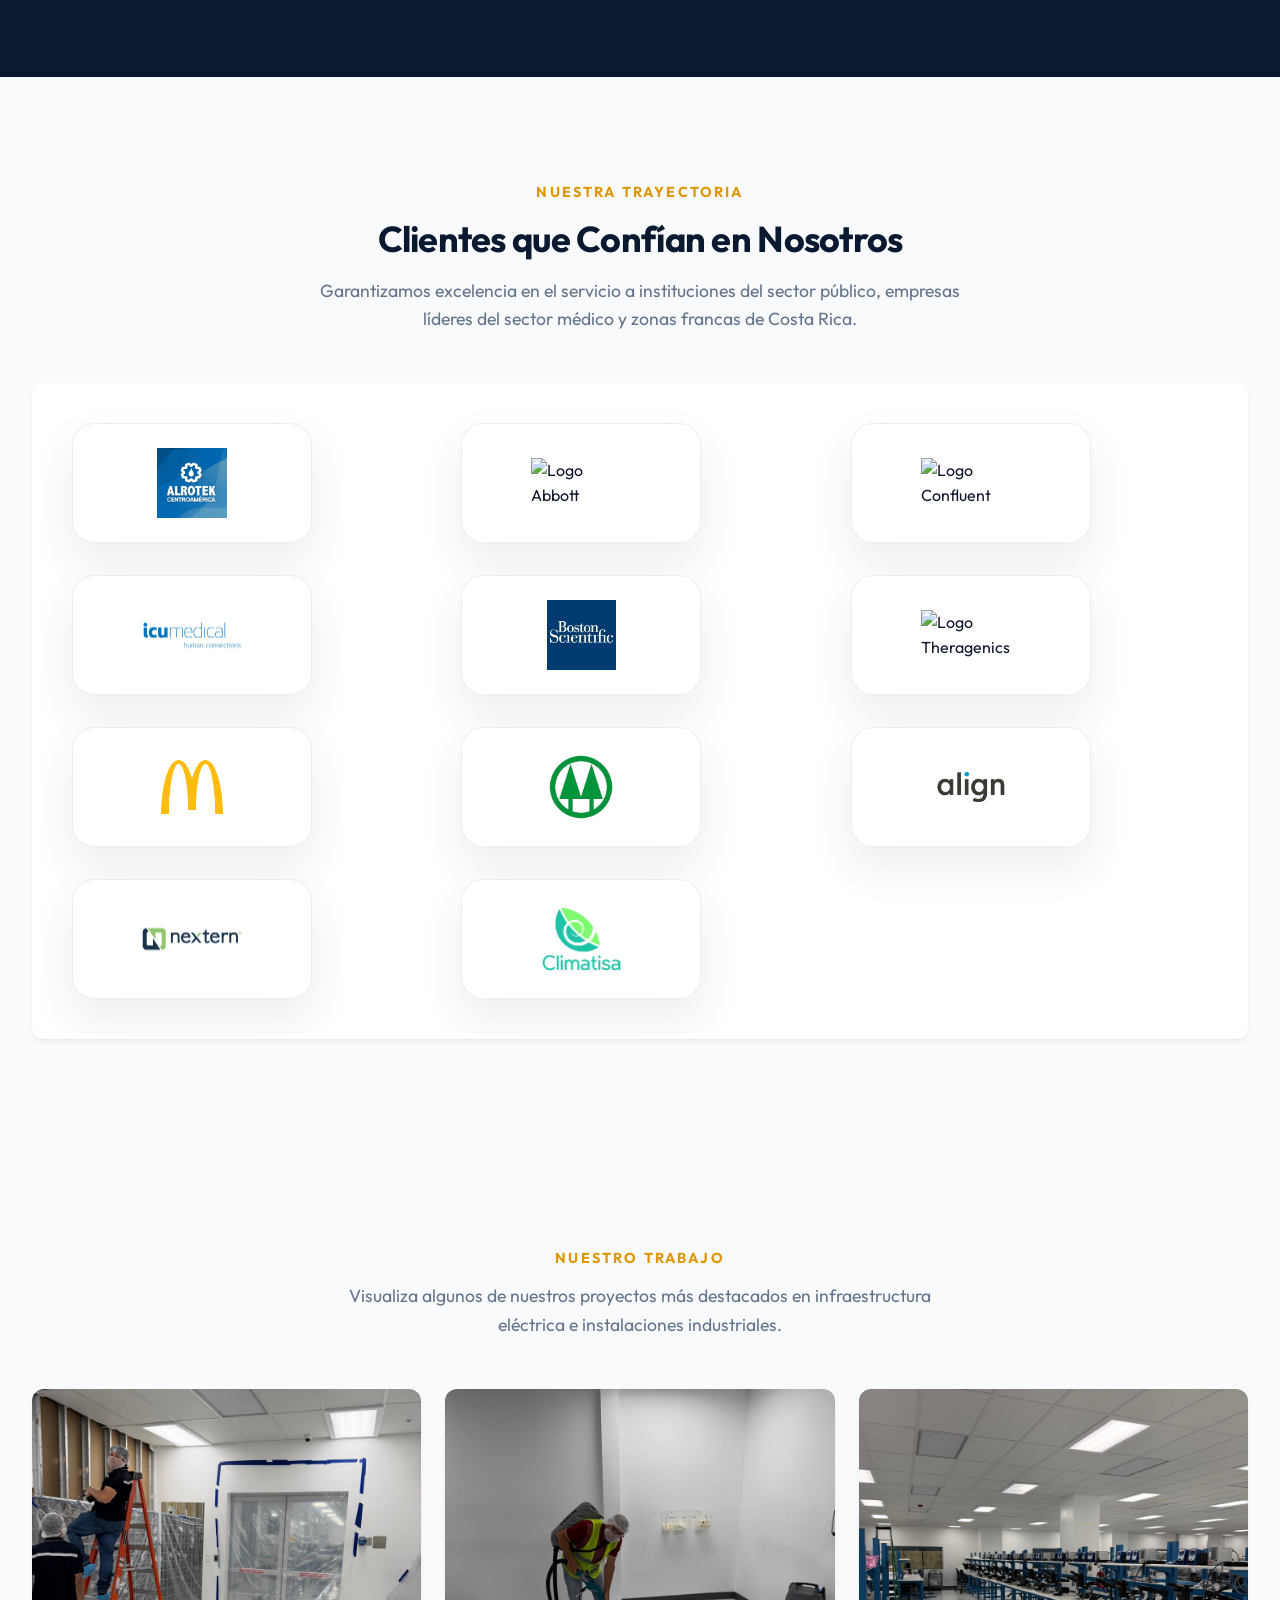
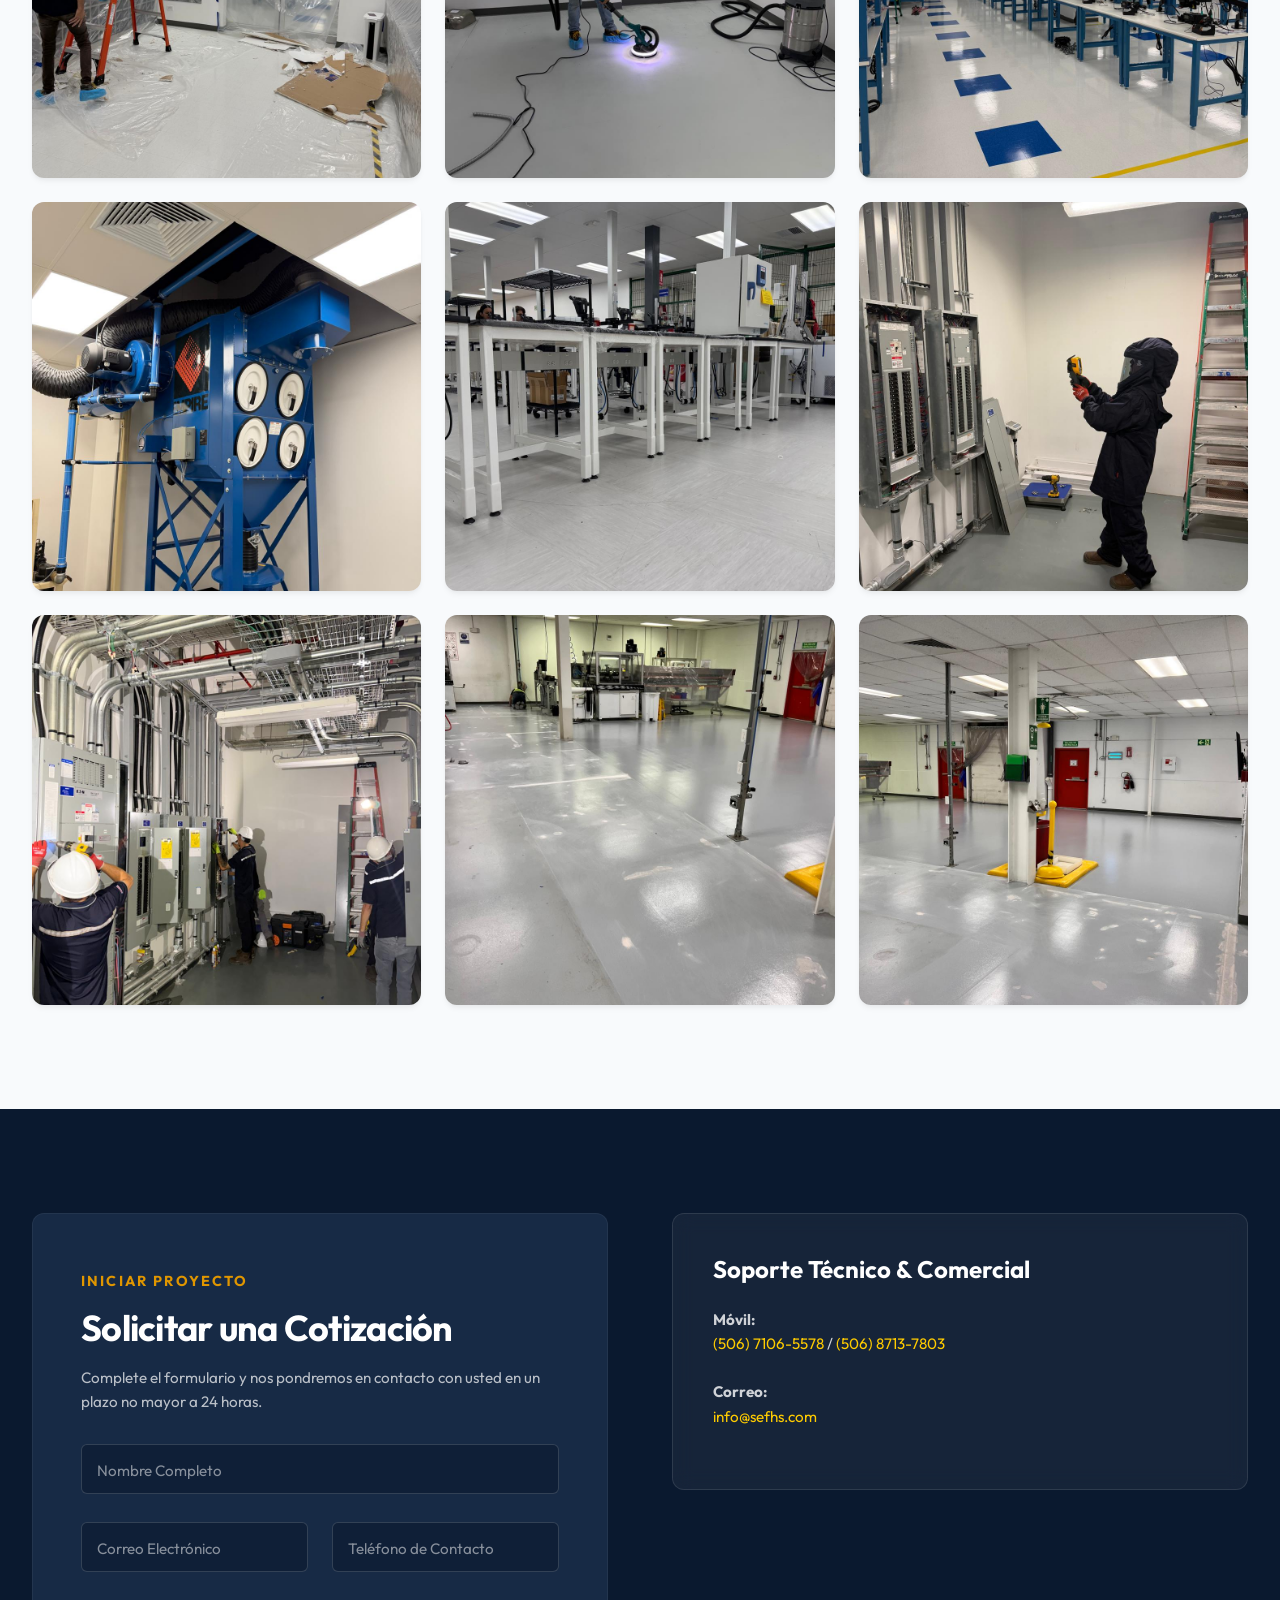
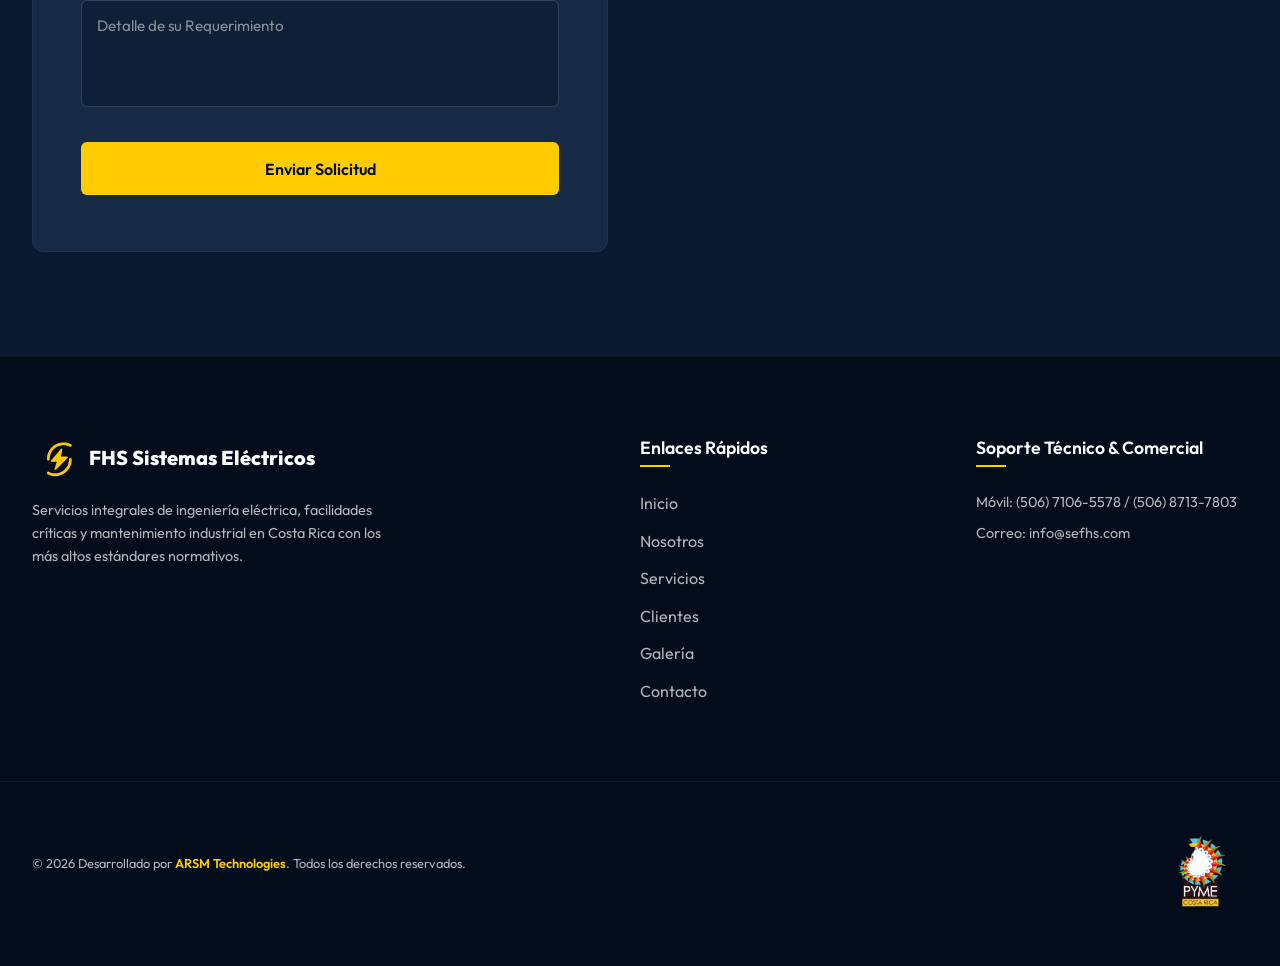
==== commit 7f53be28: "Add files via upload" ====
--- a/index.html
+++ b/index.html
@@ -344,58 +344,6 @@
 <img src="images/logo-Climatisa.png" alt="Logo Climatisa" class="client-logo-img">
 <span>Climatisa</span>
 </div>
-<!-- Duplicados (Necesarios para el efecto de scroll infinito) -->
-<div class="client-logo-card"><span>Establishment Labs</span></div>
-<div class="client-logo-card">
-<img src="images/logo-abbott.png" alt="Logo Abbott" class="client-logo-img">
-<span>Abbott</span>
-</div>
-<div class="client-logo-card">
-<img src="images/logo-confluent.png" alt="Logo Confluent" class="client-logo-img">
-<span>Confluent</span>
-</div>
-<div class="client-logo-card">
-<img src="images/logo-icu-medical.png" alt="Logo ICU Medical" class="client-logo-img">
-<span>ICU Medical</span>
-</div>
-<div class="client-logo-card">
-<img src="images/logo-boston-scientific.png" alt="Logo Boston Scientific" class="client-logo-img">
-<span>Boston Scientific</span>
-</div>
-<div class="client-logo-card">
-<img src="images/logo-theragenics.png" alt="Logo Theragenics" class="client-logo-img">
-<span>Theragenics</span>
-</div>
-<div class="client-logo-card">
-<img src="images/logo-arcos-dorados.png" alt="Logo Arcos Dorados" class="client-logo-img">
-<span>Arcos Dorados</span>
-</div>
-<div class="client-logo-card">
-<img src="images/logo-dospinos.png" alt="Logo Dos Pinos" class="client-logo-img">
-<span>Dos Pinos</span>
-</div>
-<div class="client-logo-card">
-<img src="images/logo-align.png" alt="Logo Align" class="client-logo-img">
-<span>Align</span>
-</div>
-<div class="client-logo-card"><span>Steris</span></div>
-<div class="client-logo-card">
-<img src="images/logo-Alrotek.png" alt="Logo Alrotek" class="client-logo-img">
-<span>Alrotek</span>
-</div>
-<div class="client-logo-card"><span>Align Technology</span></div>
-<div class="client-logo-card">
-<img src="images/logo-Nextern.png" alt="Logo Nextern" class="client-logo-img">
-<span>Nextern</span>
-</div>
-<div class="client-logo-card">
-<img src="images/logo-Climatisa.png" alt="Logo Climatisa" class="client-logo-img">
-<span>Climatisa</span>
-</div>
-</div>
-</div>
-</div>
-
 
 </div>
 </section>
--- a/styles.css
+++ b/styles.css
@@ -603,41 +603,36 @@
 }
 
 .logo-carousel {
-display: flex;
-overflow: hidden;
-mask-image: linear-gradient(to right, transparent, black 15%, black 85%, transparent);
--webkit-mask-image: linear-gradient(to right, transparent, black 15%, black 85%, transparent);
+display: grid;
+grid-template-columns: repeat(3, 1fr);
+gap: 2rem;
+width: 100%;
+overflow: visible;
 }
 
 .carousel-track {
-display: flex;
-gap: 2rem;
-width: max-content;
-animation: scroll-left 35s linear infinite;
+display: contents;
 }
 
 .reverse-scroll .carousel-track {
-animation: scroll-right 30s linear infinite;
-}
-
-.logo-carousel:hover .carousel-track {
-animation-play-state: paused;
+display: contents;
 }
 
 .client-logo-card {
-width: 120px;
-height: 80px;
-background-color: var(--color-primary-light);
-border-radius: var(--border-radius-sm);
 display: flex;
 align-items: center;
 justify-content: center;
-border: 1px solid rgba(255, 255, 255, 0.15);
-transition: var(--transition-fast);
-padding: 0 1rem;
+min-height: 120px;
+width: 240px;
+padding: 1rem 1.1rem;
+margin: 0;
+border-radius: 22px;
+border: 1px solid rgba(24, 32, 43, 0.08);
+background: rgba(255, 255, 255, 0.92);
+box-shadow: 0 20px 45px rgba(15, 24, 36, 0.08);
+transition: var(--transition-fast);
 cursor: default;
 gap: 10px;
-/* Crea un espacio elegante entre el logo y el texto */
 }
 
 .client-logo-card span {
@@ -651,8 +646,9 @@
 
 .client-logo-card:hover {
 border-color: var(--color-accent);
-background-color: var(--color-bg-white);
-box-shadow: var(--box-shadow-sm);
+box-shadow: 0 28px 55px rgba(15, 24, 36, 0.15);
+transform: translateY(-2px);
+background: rgba(255, 255, 255, 0.95);
 }
 
 .client-logo-card:hover span {
@@ -660,9 +656,9 @@
 }
 
 .client-logo-img {
-max-width: 60px;
+max-width: 100px;
 /* Limita el ancho para que no desborde la tarjeta */
-max-height: 60px;
+max-height: 70px;
 /* Limita el alto */
 object-fit: contain;
 /* Asegura que el logo no se deforme ni se estire */
@@ -1204,28 +1200,6 @@
 }
 
 /* Infinite Scrolling Client Carousel Keyframes */
-@keyframes scroll-left {
-0% {
-transform: translateX(0);
-}
-
-100% {
-transform: translateX(calc(-180px * 7 - 2rem * 7));
-}
-
-/* Based on card width and gap */
-}
-
-@keyframes scroll-right {
-0% {
-transform: translateX(calc(-180px * 4 - 2rem * 4));
-}
-
-100% {
-transform: translateX(0);
-}
-}
-
 /* JS-Controlled Scroll Animation Classes */
 .fade-in-up,
 .fade-in-left,
@@ -1580,6 +1554,10 @@
 }
 
 @media (max-width: 1024px) {
+.logo-carousel {
+grid-template-columns: repeat(2, 1fr);
+}
+
 .grid-3-col {
 grid-template-columns: repeat(4, 1fr);
 }
@@ -1594,6 +1572,10 @@
 }
 
 @media (max-width: 768px) {
+.logo-carousel {
+grid-template-columns: 1fr;
+}
+
 .gallery-grid {
 grid-template-columns: 1fr;
 gap: 1rem;
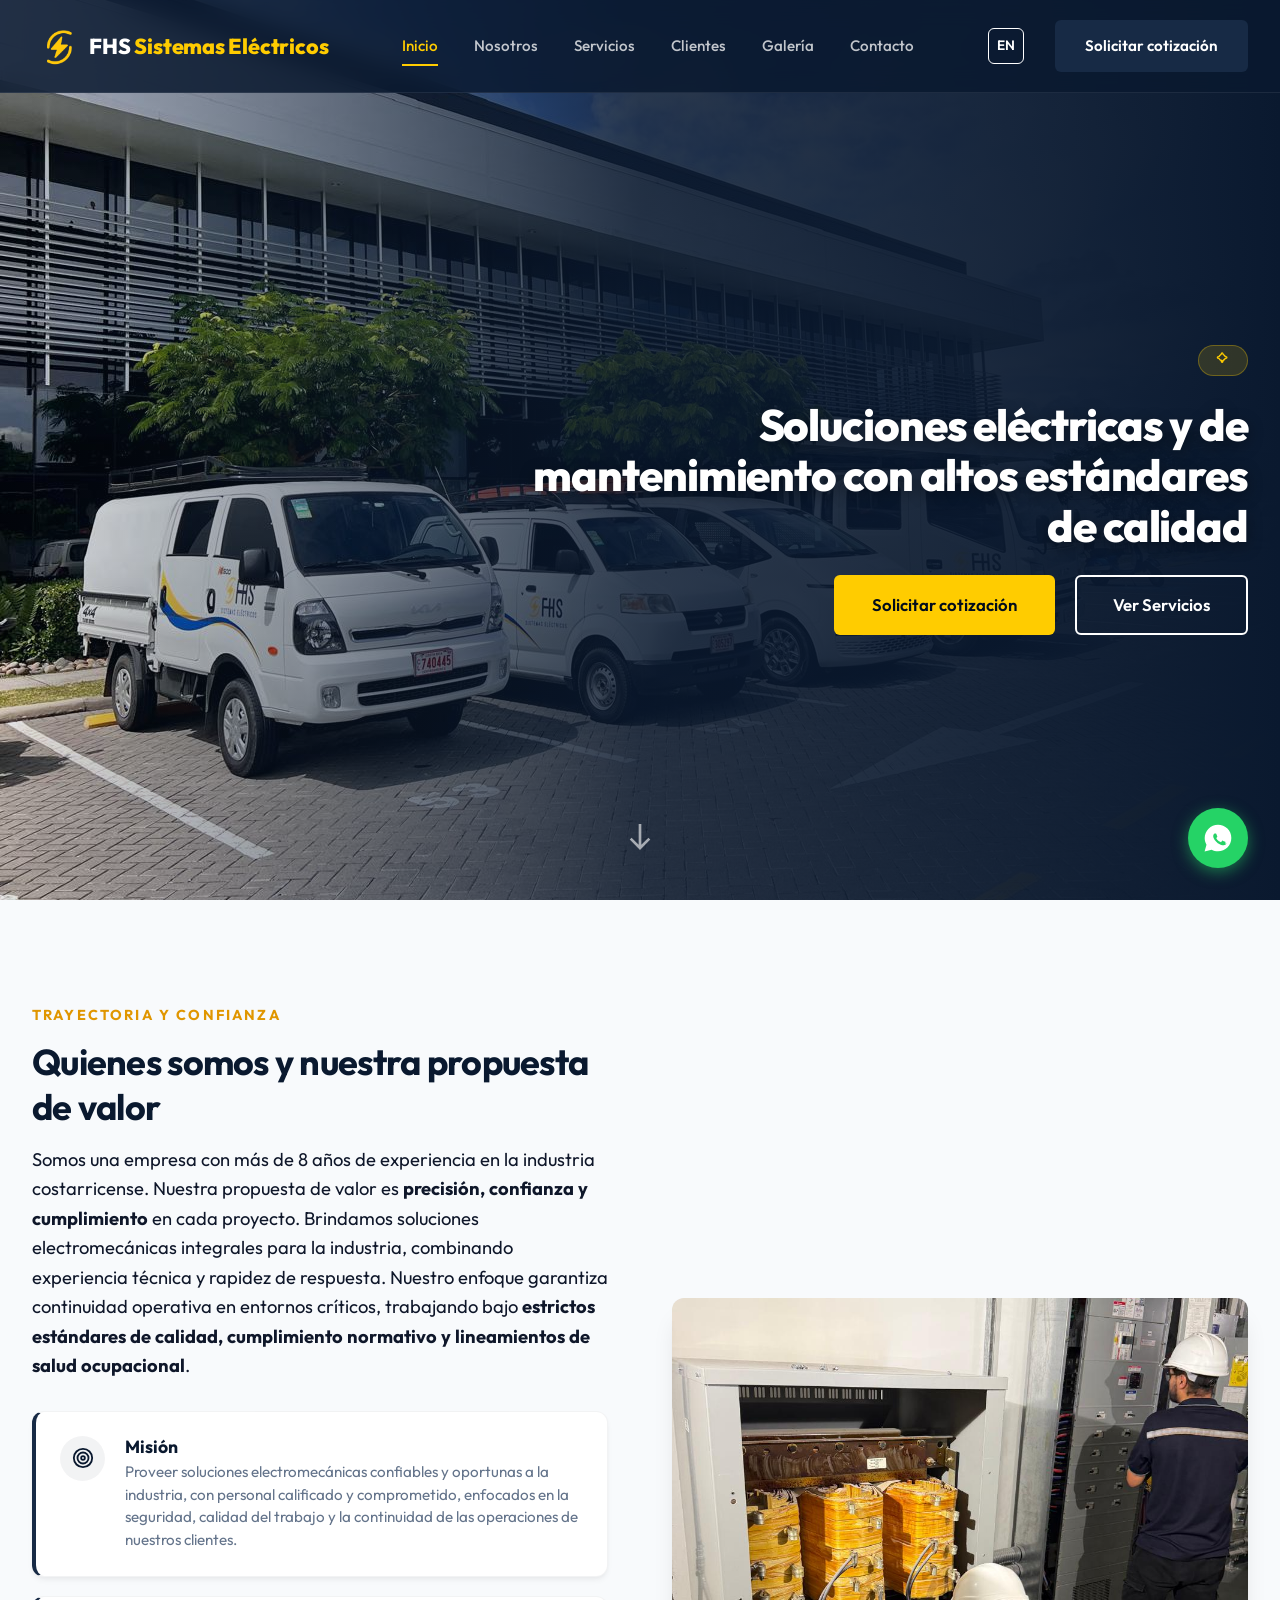
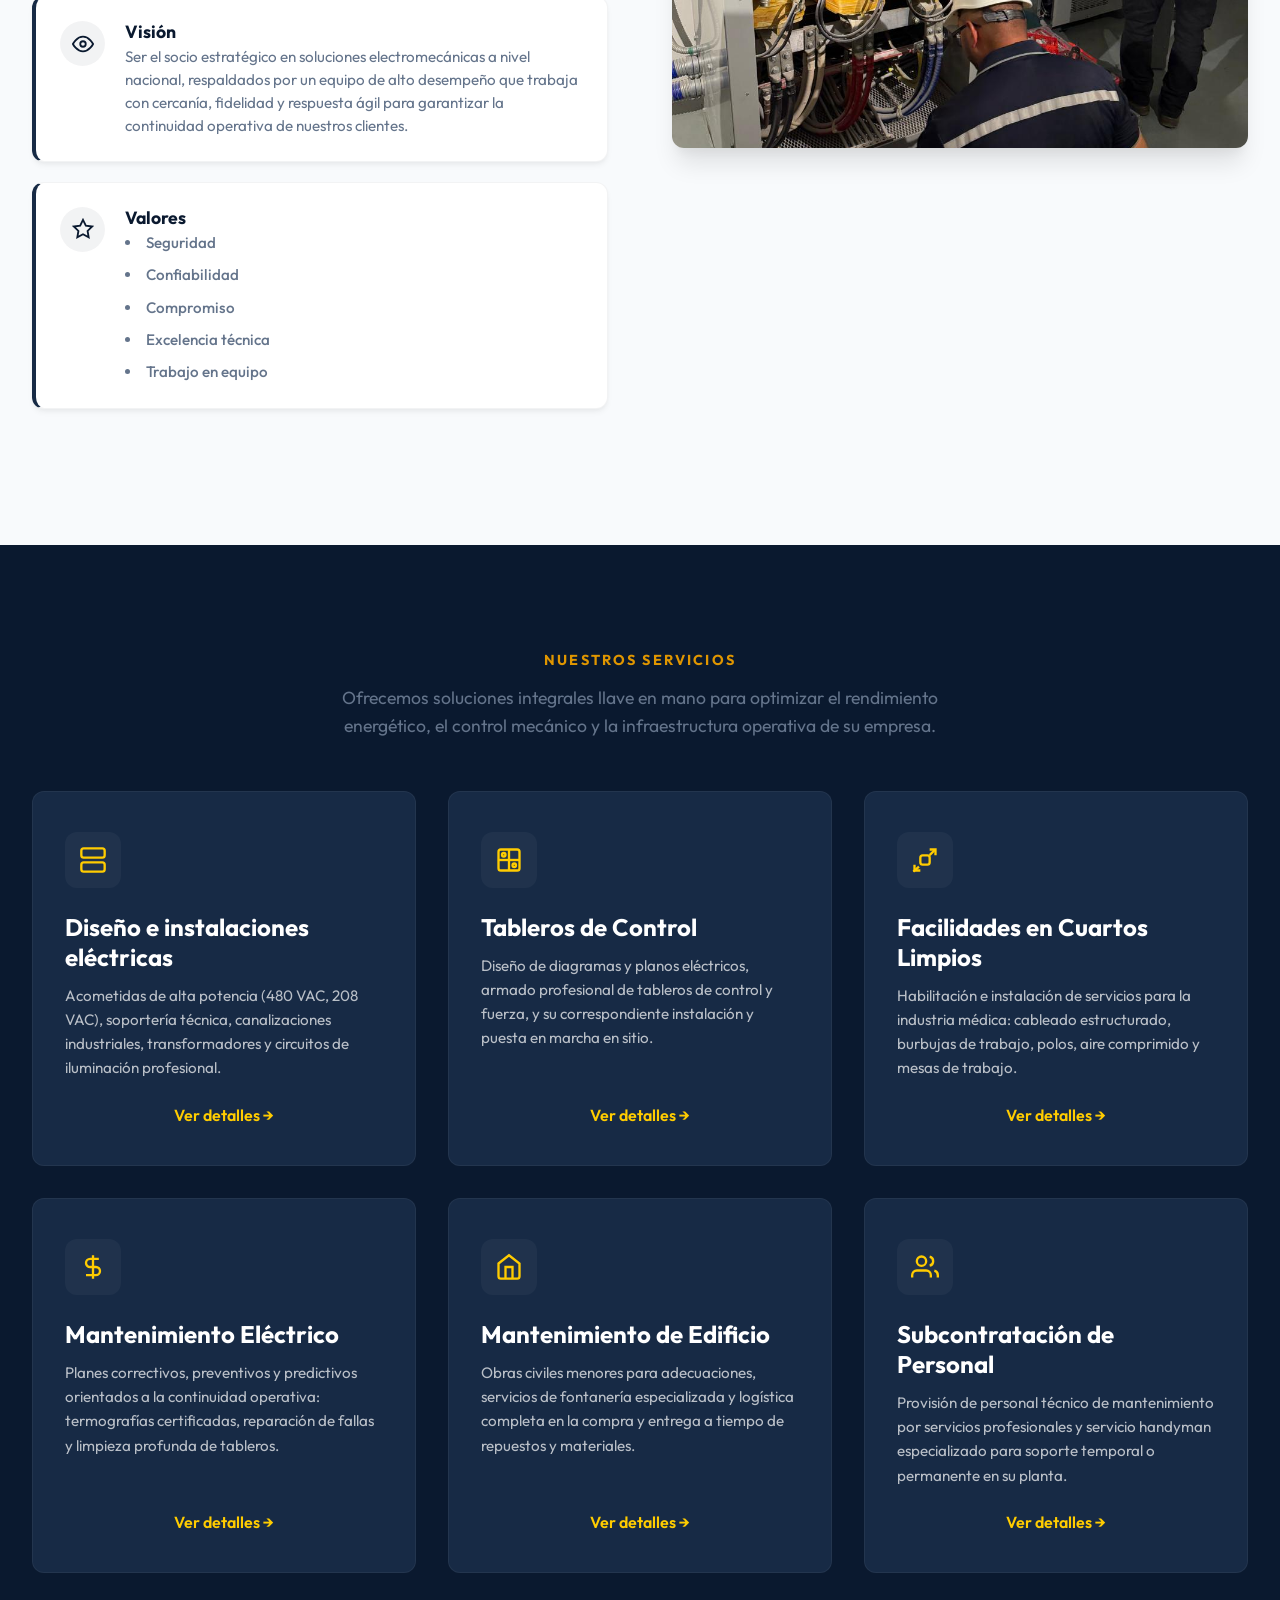
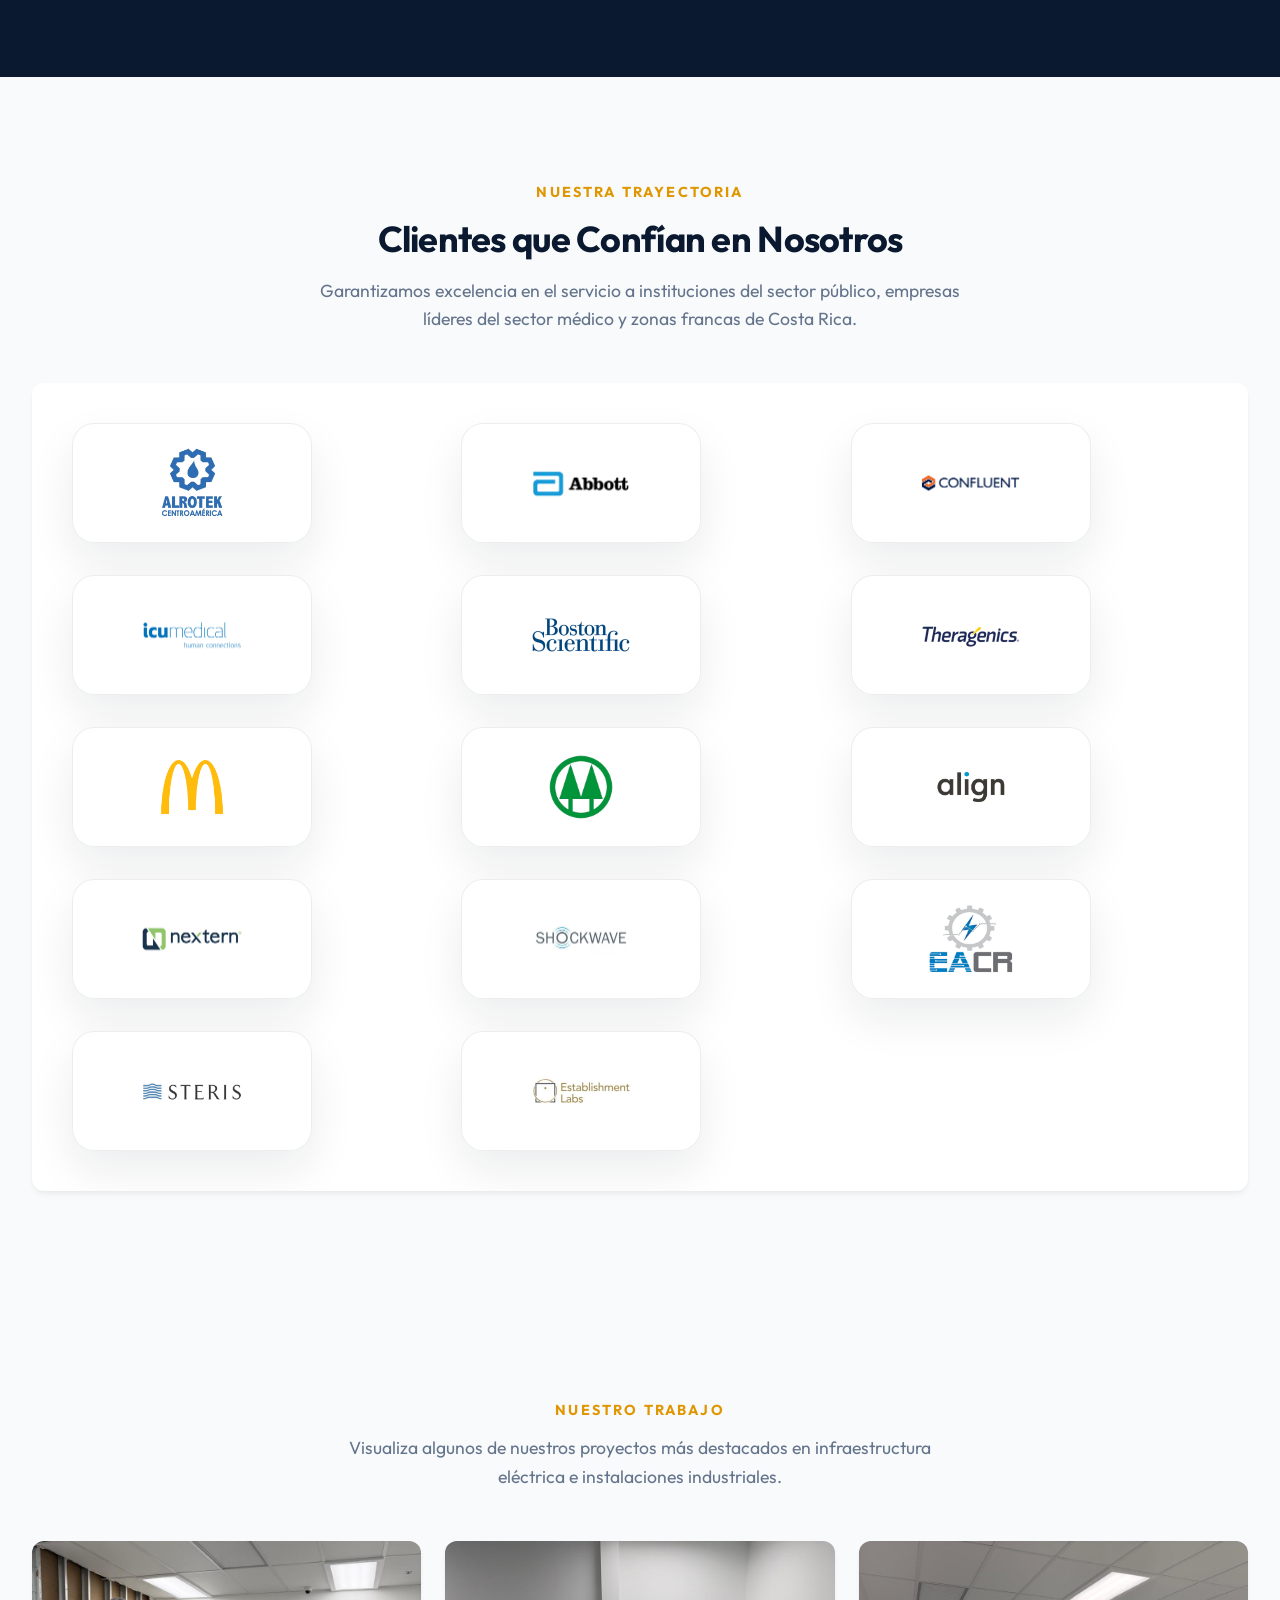
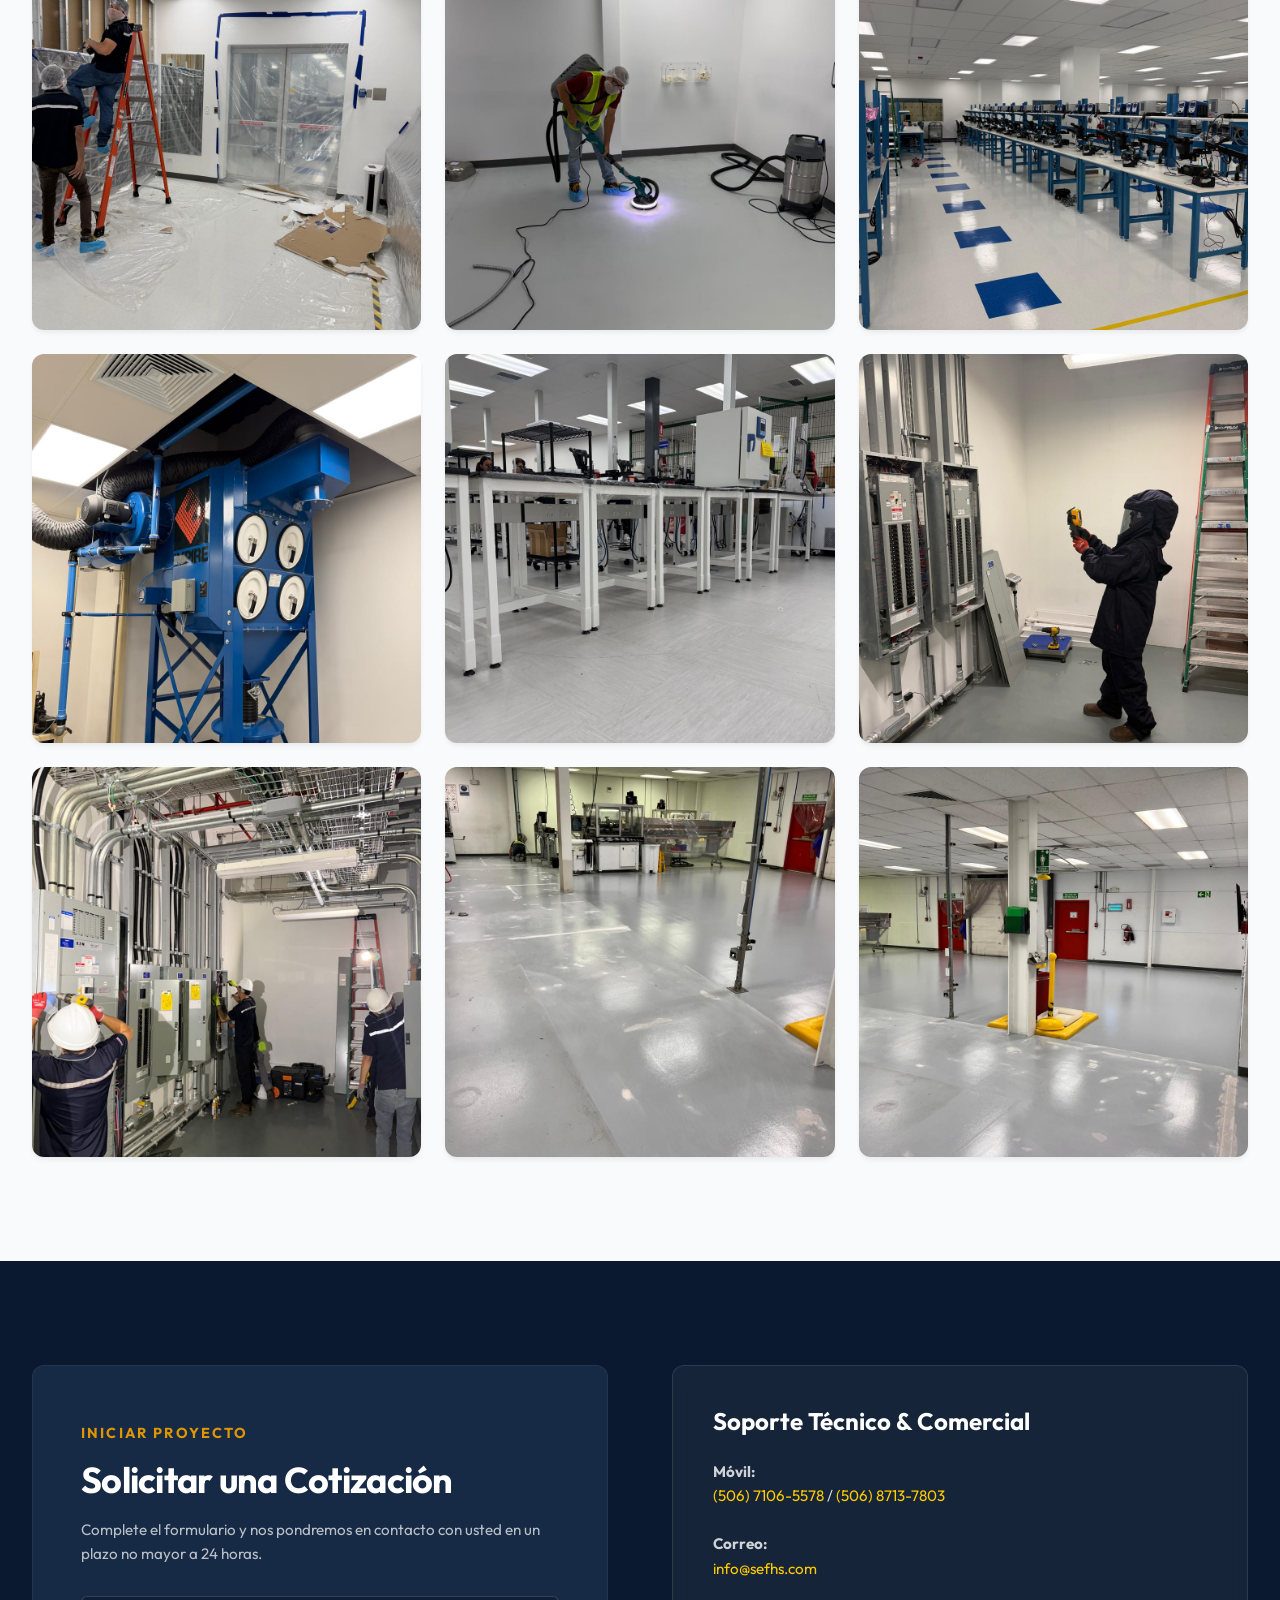
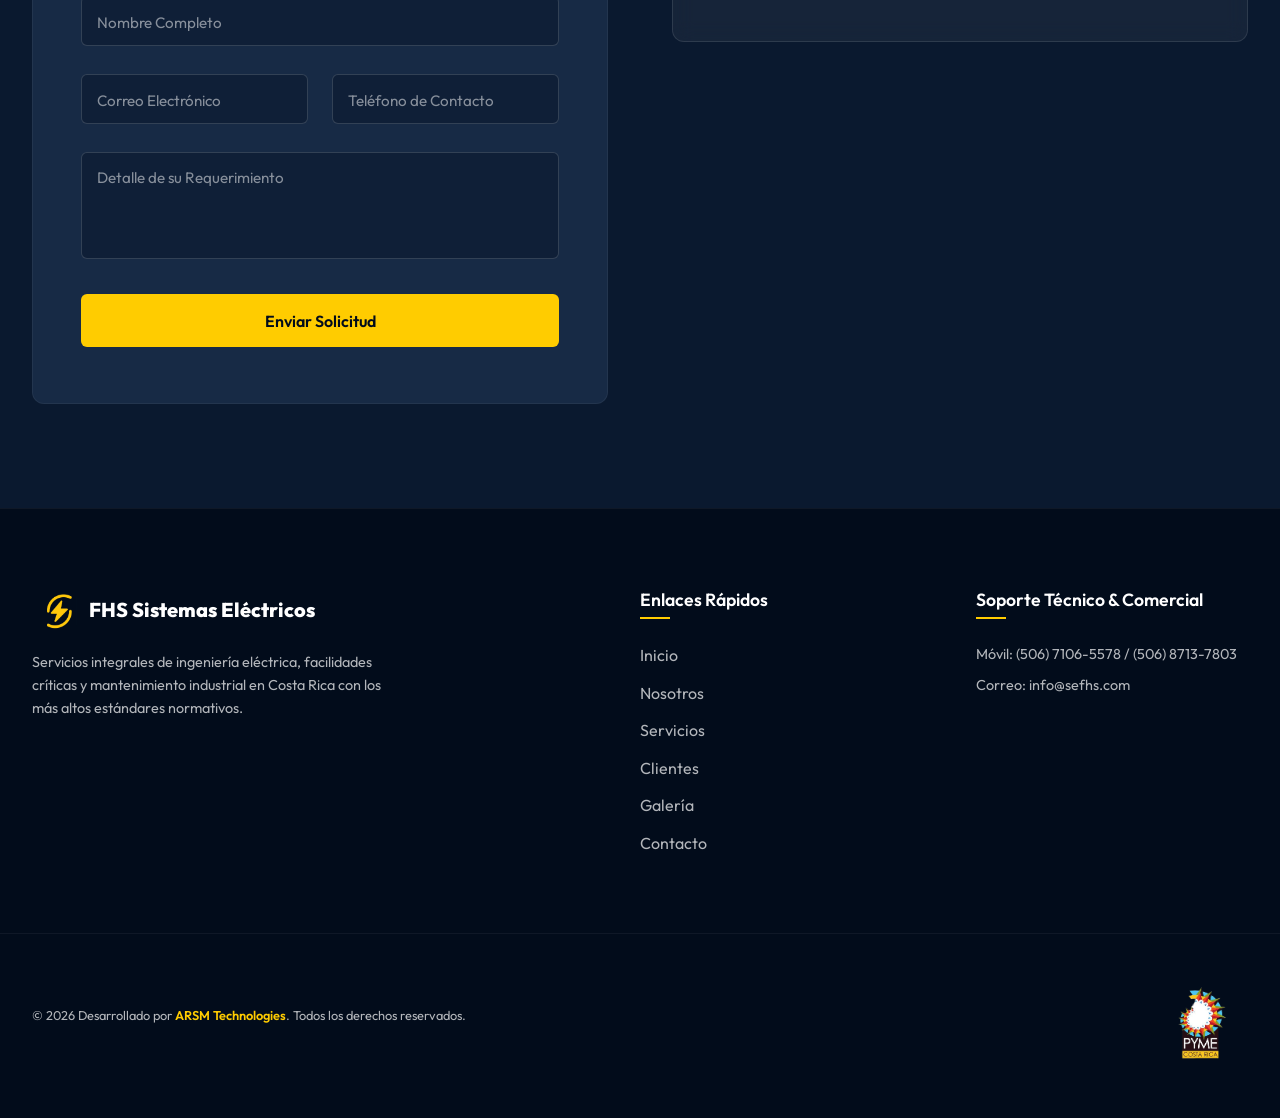
==== commit 6f66ea4b: "Add files via upload" ====
--- a/index.html
+++ b/index.html
@@ -341,8 +341,20 @@
 <span>Nextern</span>
 </div>
 <div class="client-logo-card">
-<img src="images/logo-Climatisa.png" alt="Logo Climatisa" class="client-logo-img">
-<span>Climatisa</span>
+<img src="images/logo-shockwave.png" alt="Logo Shockwave" class="client-logo-img">
+<span>Shockwave</span>
+</div>
+<div class="client-logo-card">
+<img src="images/logo-eacr.png" alt="Logo EACR" class="client-logo-img">
+<span>EACR</span>
+</div>
+<div class="client-logo-card">
+<img src="images/logo-steris.png" alt="Logo Steris" class="client-logo-img">
+<span>Steris</span>
+</div>
+<div class="client-logo-card">
+<img src="images/logo-establishment.png" alt="Logo Establishment Labs" class="client-logo-img">
+<span>Establishment Labs</span>
 </div>
 
 </div>
